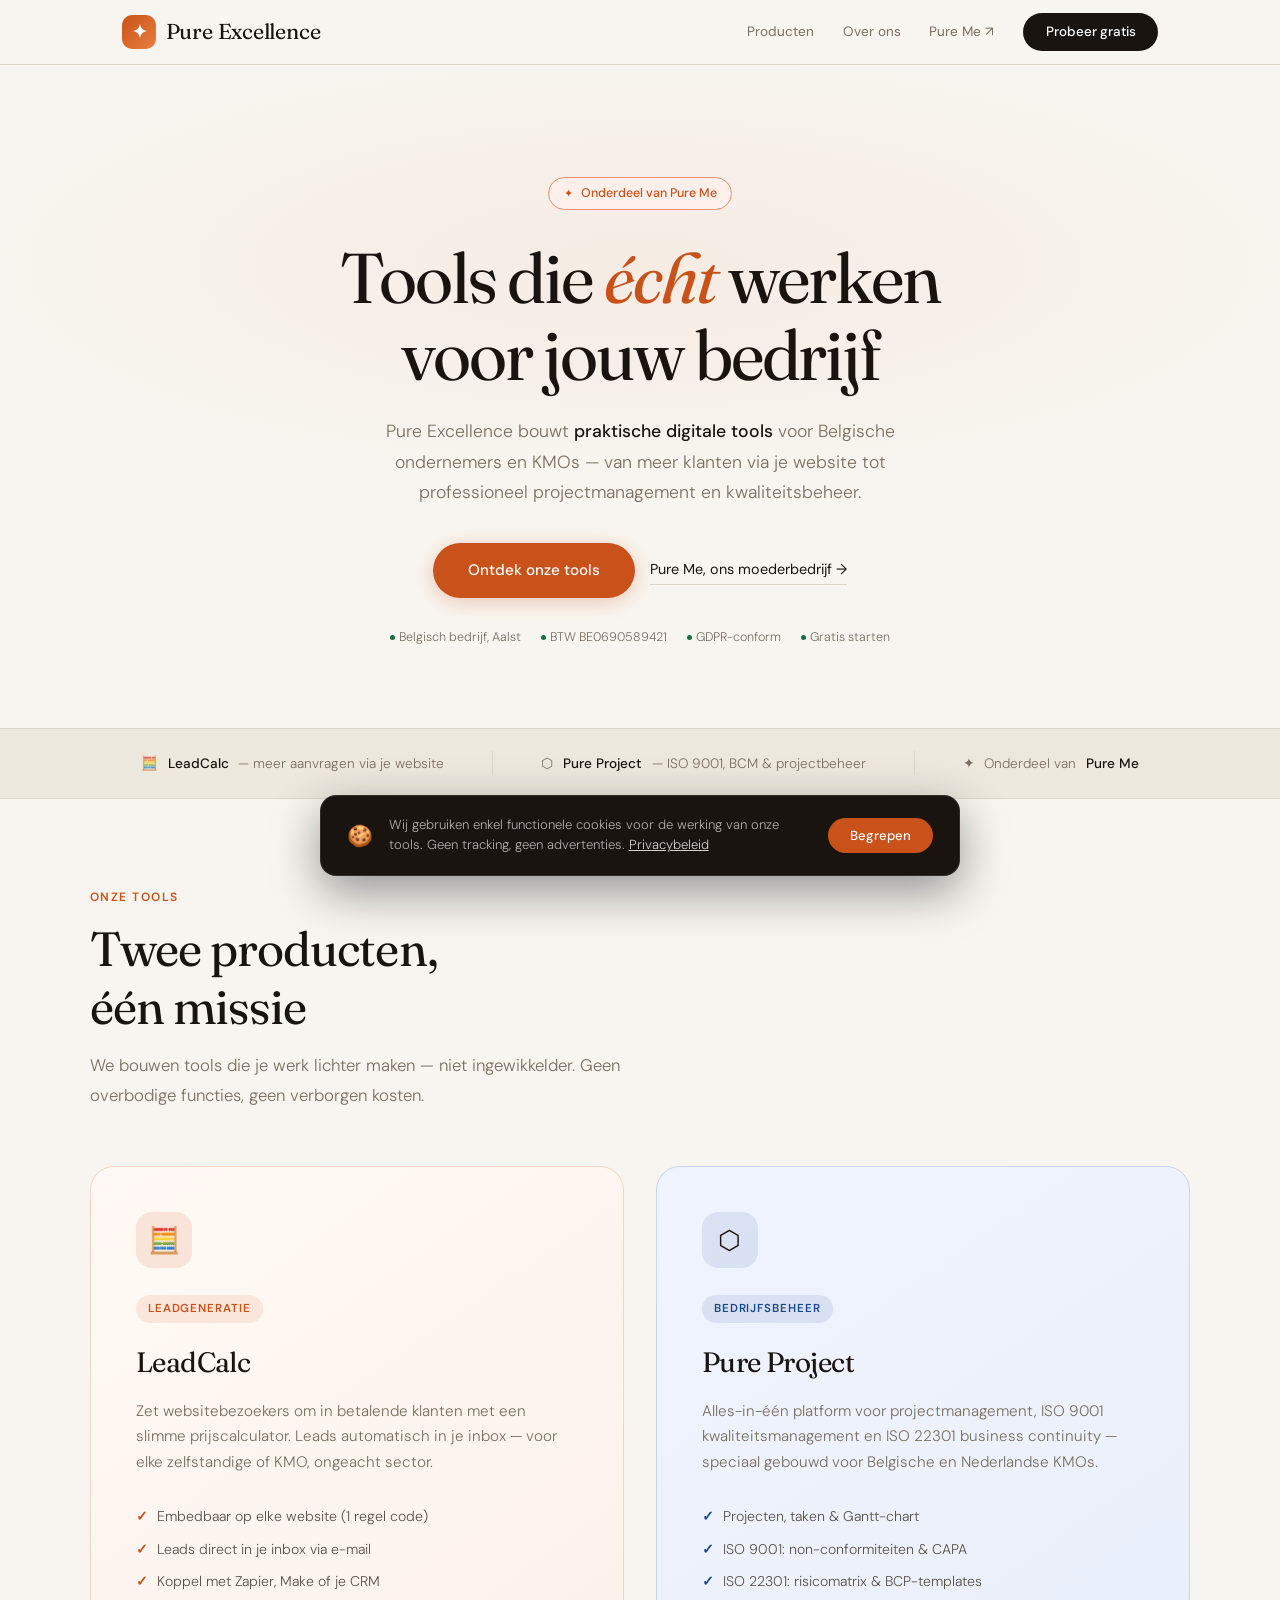
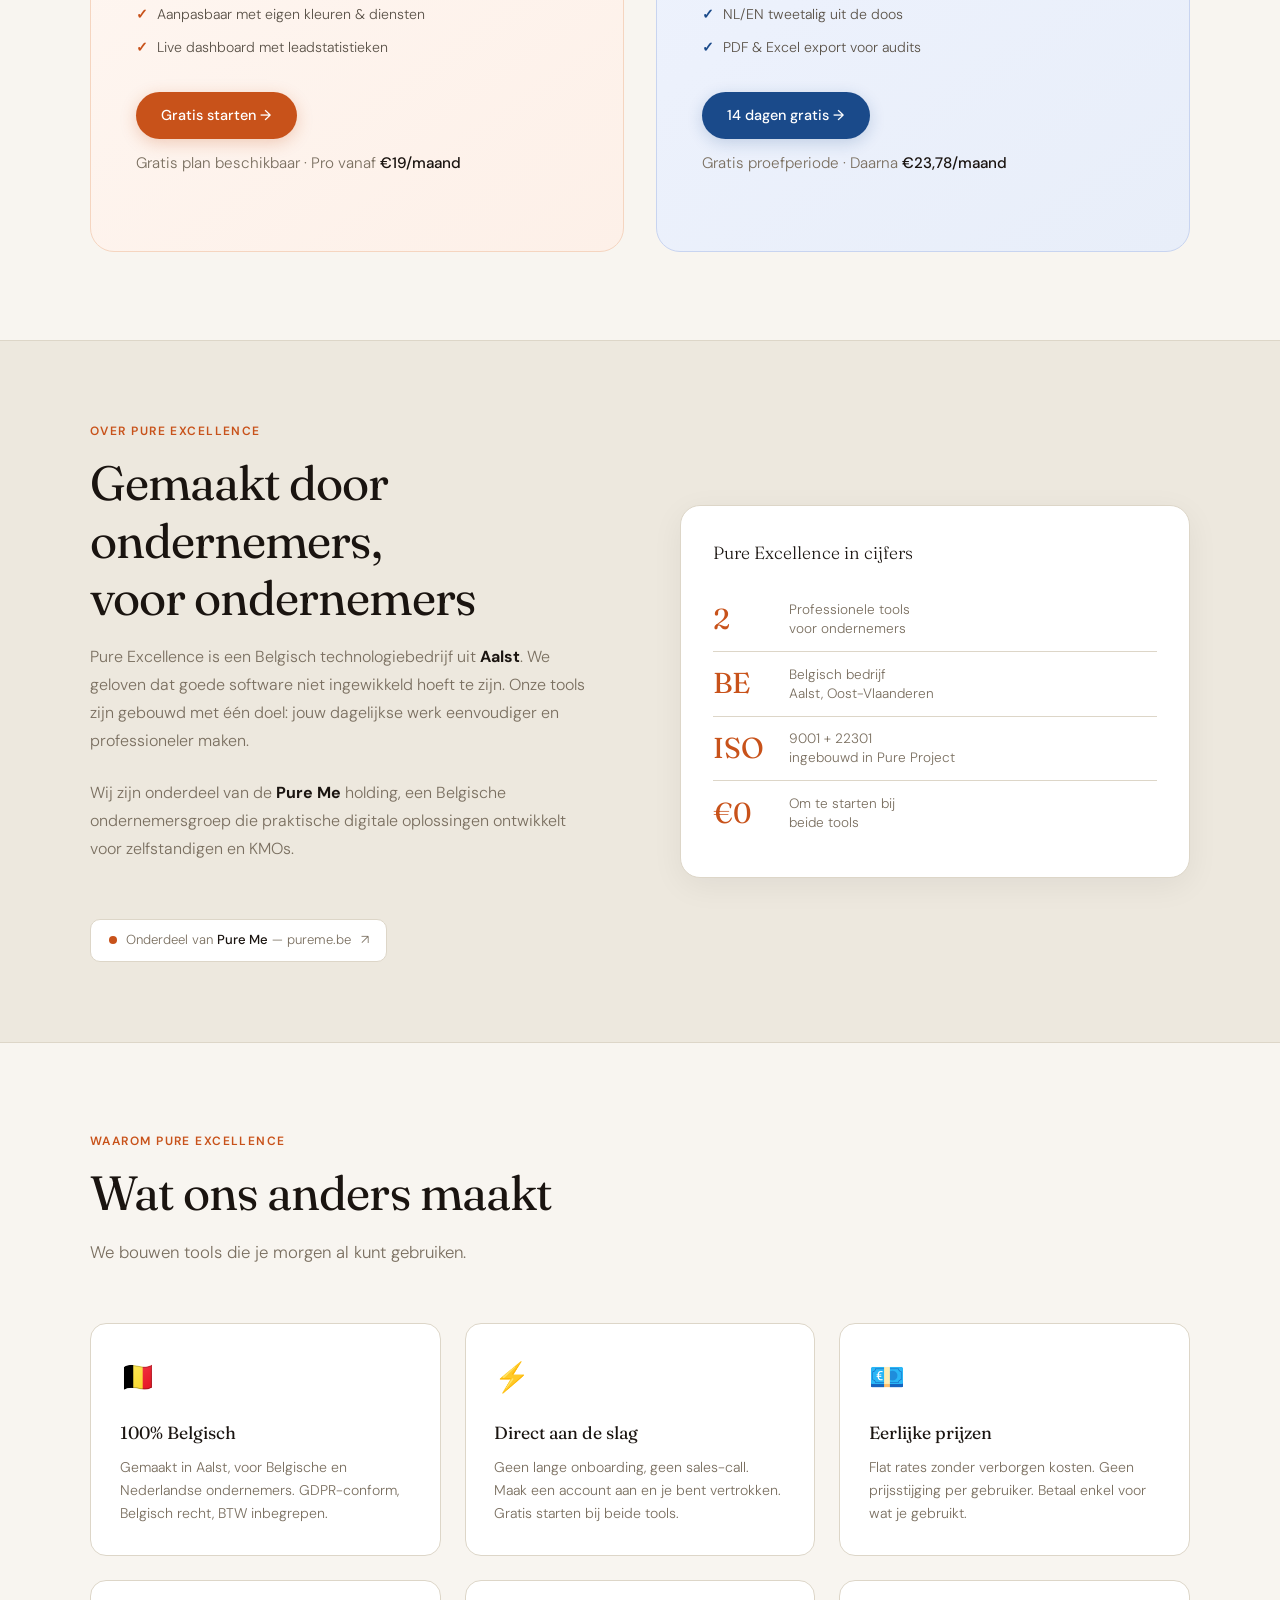
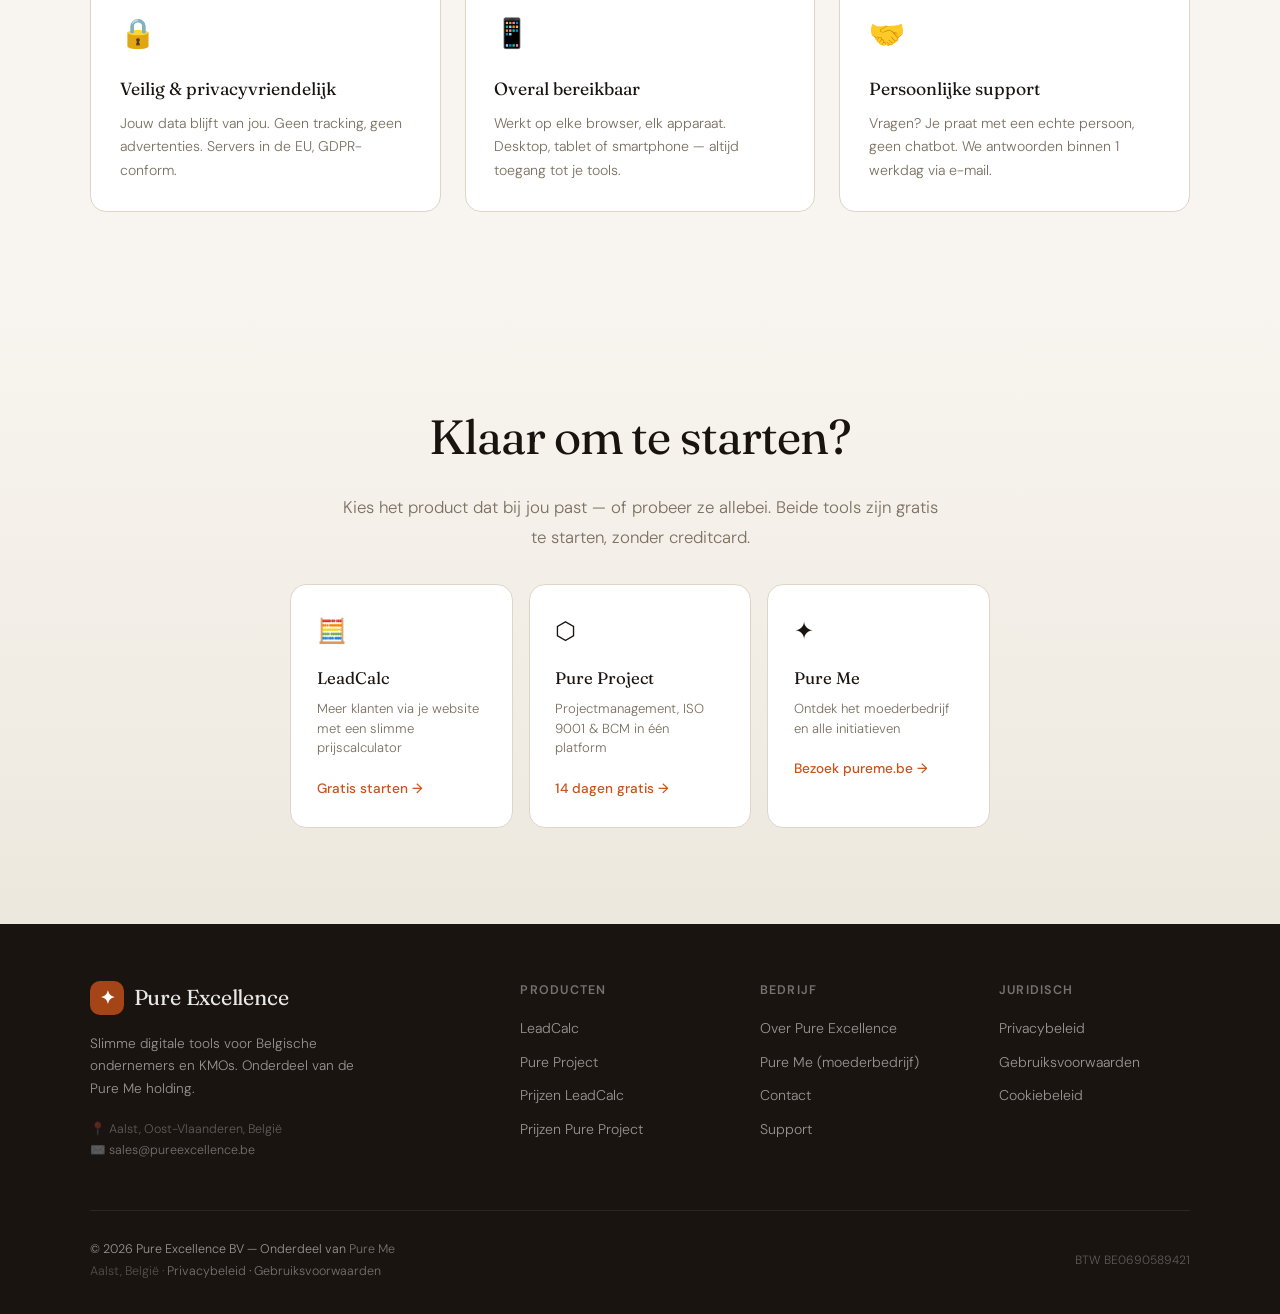
==== public/index.html @ 285ebe49 "feat: pureexcellence.be homepage — Pure Excellence BV Warme bedrijfshomepage met beide producten, ju" ====
<!DOCTYPE html>
<html lang="nl">
<head>
<meta charset="UTF-8">
<meta name="viewport" content="width=device-width, initial-scale=1.0">
<title>Pure Excellence — Slimme tools voor ondernemers | pureexcellence.be</title>
<meta name="description" content="Pure Excellence bouwt praktische digitale tools voor Belgische ondernemers en KMOs. Ontdek LeadCalc (meer klanten via je website) en Pure Project (projectmanagement, ISO 9001 & BCM).">
<meta name="keywords" content="Pure Excellence, LeadCalc, Pure Project, tools voor ondernemers, KMO software, leadgeneratie, projectmanagement België">
<meta name="author" content="Pure Excellence BV — onderdeel van Pure Me">
<meta name="robots" content="index, follow">
<link rel="canonical" href="https://www.pureexcellence.be/">
<meta property="og:type" content="website">
<meta property="og:url" content="https://www.pureexcellence.be/">
<meta property="og:title" content="Pure Excellence — Slimme tools voor ondernemers">
<meta property="og:description" content="LeadCalc & Pure Project. Praktische digitale tools voor Belgische ondernemers en KMOs.">
<meta property="og:image" content="https://www.pureexcellence.be/og-image.png">
<meta property="og:locale" content="nl_BE">
<meta property="og:site_name" content="Pure Excellence">
<meta name="twitter:card" content="summary_large_image">
<meta name="twitter:title" content="Pure Excellence — Slimme tools voor ondernemers">
<meta name="twitter:description" content="LeadCalc & Pure Project. Praktische digitale tools voor Belgische KMOs.">
<meta name="geo.region" content="BE-VAN">
<meta name="geo.placename" content="Aalst, Oost-Vlaanderen, België">
<meta name="theme-color" content="#c8a97e">
<script type="application/ld+json">
{
  "@context": "https://schema.org",
  "@type": "Organization",
  "name": "Pure Excellence BV",
  "url": "https://www.pureexcellence.be",
  "logo": "https://www.pureexcellence.be/og-image.png",
  "description": "Pure Excellence bouwt slimme digitale tools voor Belgische ondernemers en KMOs. Onderdeel van Pure Me.",
  "vatID": "BE0690589421",
  "email": "sales@pureexcellence.be",
  "address": {
    "@type": "PostalAddress",
    "addressLocality": "Aalst",
    "addressRegion": "Oost-Vlaanderen",
    "addressCountry": "BE"
  },
  "parentOrganization": {
    "@type": "Organization",
    "name": "Pure Me",
    "url": "https://www.pureme.be"
  },
  "hasOfferCatalog": {
    "@type": "OfferCatalog",
    "name": "Producten",
    "itemListElement": [
      {
        "@type": "SoftwareApplication",
        "name": "LeadCalc",
        "url": "https://leadcalc.pureexcellence.be",
        "description": "Slimme prijscalculator voor meer leads via je website"
      },
      {
        "@type": "SoftwareApplication",
        "name": "Pure Project",
        "url": "https://pure-project.pureexcellence.be",
        "description": "Projectmanagement, ISO 9001 kwaliteitsmanagement en ISO 22301 BCM"
      }
    ]
  }
}
</script>
<link rel="preconnect" href="https://fonts.googleapis.com">
<link href="https://fonts.googleapis.com/css2?family=Fraunces:ital,opsz,wght@0,9..144,300;0,9..144,400;0,9..144,600;1,9..144,300;1,9..144,400&family=DM+Sans:wght@300;400;500;600&display=swap" rel="stylesheet">
<style>
*{box-sizing:border-box;margin:0;padding:0}
:root{
  --ink:#1a1410;
  --paper:#f8f5f0;
  --cream:#ede8de;
  --warm:#c8a97e;
  --accent:#c8521a;
  --accent-light:#fdf0eb;
  --accent-mid:#e89070;
  --muted:#7a6f60;
  --border:#ddd6c8;
  --green:#1a6e42;
  --green-bg:#eaf6f0;
  --blue:#1a4a8a;
  --blue-bg:#eef3fc;
  --serif:'Fraunces',Georgia,serif;
  --sans:'DM Sans',-apple-system,sans-serif;
}
html{scroll-behavior:smooth}
body{font-family:var(--sans);background:var(--paper);color:var(--ink);font-weight:300;line-height:1.7;overflow-x:hidden}

/* ── NAV ── */
nav{position:sticky;top:0;z-index:200;background:rgba(248,245,240,.97);backdrop-filter:blur(20px);border-bottom:1px solid var(--border)}
.nav-inner{max-width:1100px;margin:0 auto;padding:0 2rem;height:64px;display:flex;align-items:center;justify-content:space-between;gap:1rem}
.logo{font-family:var(--serif);font-size:1.35rem;font-weight:400;color:var(--ink);text-decoration:none;display:flex;align-items:center;gap:.6rem;letter-spacing:-.01em}
.logo-mark{width:34px;height:34px;background:linear-gradient(135deg,var(--accent),#e88040);border-radius:10px;display:flex;align-items:center;justify-content:center;color:white;font-size:18px;font-weight:600;flex-shrink:0}
.nav-links{display:flex;gap:1.8rem;align-items:center}
.nav-links a{font-size:.85rem;color:var(--muted);text-decoration:none;font-weight:400;transition:color .15s}
.nav-links a:hover{color:var(--ink)}
.nav-cta{background:var(--ink)!important;color:white!important;padding:.5rem 1.4rem;border-radius:99px;font-weight:500!important;font-size:.84rem!important;transition:opacity .15s!important}
.nav-cta:hover{opacity:.85;color:white!important}

/* ── HERO ── */
.hero{padding:7rem 2rem 5rem;position:relative;overflow:hidden;text-align:center}
.hero::before{content:'';position:absolute;inset:0;background:radial-gradient(ellipse 80% 50% at 50% 30%,rgba(200,82,26,.06),transparent 70%);pointer-events:none}
.hero-inner{max-width:760px;margin:0 auto;position:relative}
.hero-badge{display:inline-flex;align-items:center;gap:.5rem;background:var(--accent-light);border:1px solid var(--accent-mid);color:var(--accent);font-size:.78rem;font-weight:500;padding:.3rem .9rem;border-radius:99px;margin-bottom:1.8rem}
.hero-badge::before{content:'✦';font-size:.7rem}
h1{font-family:var(--serif);font-size:clamp(2.6rem,6vw,4.4rem);font-weight:400;line-height:1.1;color:var(--ink);margin-bottom:1.4rem;letter-spacing:-.03em}
h1 em{font-style:italic;color:var(--accent)}
.hero-sub{color:var(--muted);font-size:1.1rem;margin-bottom:2.2rem;max-width:560px;margin-left:auto;margin-right:auto;line-height:1.75}
.hero-sub strong{color:var(--ink);font-weight:500}
.hero-btns{display:flex;gap:.9rem;align-items:center;justify-content:center;flex-wrap:wrap;margin-bottom:1.8rem}
.btn-primary{background:var(--accent);color:white;padding:.9rem 2.2rem;border-radius:99px;font-size:.95rem;font-weight:500;text-decoration:none;transition:transform .15s,box-shadow .15s;box-shadow:0 4px 20px rgba(200,82,26,.28)}
.btn-primary:hover{transform:translateY(-2px);box-shadow:0 8px 28px rgba(200,82,26,.36)}
.btn-ghost{color:var(--ink);font-size:.9rem;font-weight:400;text-decoration:none;display:inline-flex;align-items:center;gap:.4rem;border-bottom:1px solid var(--border);padding-bottom:.15rem;transition:border-color .2s}
.btn-ghost:hover{border-color:var(--ink)}
.hero-trust{font-size:.78rem;color:var(--muted);display:flex;align-items:center;gap:1.2rem;justify-content:center;flex-wrap:wrap}
.hero-trust span{display:flex;align-items:center;gap:.3rem}
.trust-dot{width:5px;height:5px;border-radius:50%;background:var(--green)}

/* ── TAGLINE STRIP ── */
.strip{background:var(--cream);border-top:1px solid var(--border);border-bottom:1px solid var(--border);padding:1.4rem 2rem}
.strip-inner{max-width:1100px;margin:0 auto;display:flex;align-items:center;justify-content:center;gap:3rem;flex-wrap:wrap}
.strip-item{display:flex;align-items:center;gap:.6rem;font-size:.85rem;color:var(--muted)}
.strip-item strong{color:var(--ink);font-weight:500}

/* ── PRODUCTS ── */
.section{padding:5.5rem 2rem}
.section-inner{max-width:1100px;margin:0 auto}
.section-label{font-size:.75rem;font-weight:600;letter-spacing:.12em;text-transform:uppercase;color:var(--accent);margin-bottom:.8rem}
.section-title{font-family:var(--serif);font-size:clamp(2rem,4vw,3rem);font-weight:400;color:var(--ink);margin-bottom:1rem;line-height:1.2;letter-spacing:-.02em}
.section-sub{color:var(--muted);font-size:1.05rem;max-width:560px;line-height:1.75;margin-bottom:3.5rem}

.products-grid{display:grid;grid-template-columns:1fr 1fr;gap:2rem}
.product-card{border-radius:24px;padding:2.8rem;position:relative;overflow:hidden;transition:transform .2s,box-shadow .2s;text-decoration:none;display:block;color:inherit}
.product-card:hover{transform:translateY(-4px)}
.product-card.leadcalc{background:linear-gradient(145deg,#fff9f5,#fdf0e8);border:1.5px solid #f5d5c0}
.product-card.leadcalc:hover{box-shadow:0 16px 48px rgba(200,82,26,.12)}
.product-card.pureproject{background:linear-gradient(145deg,#f0f4ff,#e8eef9);border:1.5px solid #c8d4f0}
.product-card.pureproject:hover{box-shadow:0 16px 48px rgba(26,74,138,.1)}
.product-icon{width:56px;height:56px;border-radius:16px;display:flex;align-items:center;justify-content:center;font-size:26px;margin-bottom:1.6rem}
.product-icon.lc{background:rgba(200,82,26,.12)}
.product-icon.pp{background:rgba(26,74,138,.1)}
.product-tag{display:inline-flex;align-items:center;gap:.4rem;font-size:.72rem;font-weight:600;letter-spacing:.08em;text-transform:uppercase;padding:.25rem .75rem;border-radius:99px;margin-bottom:1rem}
.product-tag.lc{background:rgba(200,82,26,.1);color:var(--accent)}
.product-tag.pp{background:rgba(26,74,138,.1);color:var(--blue)}
.product-card h3{font-family:var(--serif);font-size:1.75rem;font-weight:400;color:var(--ink);margin-bottom:.75rem;letter-spacing:-.02em}
.product-card p{color:var(--muted);font-size:.95rem;line-height:1.7;margin-bottom:1.8rem}
.product-features{list-style:none;padding:0;margin:0 0 2rem;display:flex;flex-direction:column;gap:.55rem}
.product-features li{font-size:.88rem;color:#5a5248;display:flex;align-items:center;gap:.6rem}
.product-features li::before{content:'✓';font-weight:600;flex-shrink:0}
.product-features.lc li::before{color:var(--accent)}
.product-features.pp li::before{color:var(--blue)}
.product-cta{display:inline-flex;align-items:center;gap:.5rem;font-size:.9rem;font-weight:500;padding:.7rem 1.6rem;border-radius:99px;text-decoration:none;transition:all .15s}
.product-cta.lc{background:var(--accent);color:white;box-shadow:0 4px 16px rgba(200,82,26,.25)}
.product-cta.lc:hover{box-shadow:0 6px 24px rgba(200,82,26,.35);transform:translateY(-1px)}
.product-cta.pp{background:var(--blue);color:white;box-shadow:0 4px 16px rgba(26,74,138,.2)}
.product-cta.pp:hover{box-shadow:0 6px 24px rgba(26,74,138,.3);transform:translateY(-1px)}
.product-price{font-size:.78rem;color:var(--muted);margin-top:.8rem}
.product-price strong{color:var(--ink);font-weight:500}

/* ── ABOUT ── */
.about{background:var(--cream);border-top:1px solid var(--border);border-bottom:1px solid var(--border);padding:5rem 2rem}
.about-inner{max-width:1100px;margin:0 auto;display:grid;grid-template-columns:1fr 1fr;gap:5rem;align-items:center}
.about-visual{position:relative}
.about-box{background:white;border:1px solid var(--border);border-radius:20px;padding:2rem;box-shadow:0 8px 32px rgba(0,0,0,.06)}
.about-box-title{font-family:var(--serif);font-size:1.1rem;color:var(--ink);margin-bottom:1.2rem}
.about-stat{display:flex;align-items:center;gap:1rem;padding:.8rem 0;border-bottom:1px solid var(--border)}
.about-stat:last-child{border-bottom:none}
.about-stat-num{font-family:var(--serif);font-size:1.8rem;font-weight:400;color:var(--accent);line-height:1;min-width:60px}
.about-stat-label{font-size:.85rem;color:var(--muted);line-height:1.4}
.pureme-badge{display:inline-flex;align-items:center;gap:.6rem;margin-top:1.5rem;padding:.6rem 1.1rem;background:white;border:1px solid var(--border);border-radius:10px;text-decoration:none;transition:border-color .15s,box-shadow .15s}
.pureme-badge:hover{border-color:var(--warm);box-shadow:0 4px 16px rgba(0,0,0,.06)}
.pureme-badge-dot{width:8px;height:8px;border-radius:50%;background:var(--accent)}
.pureme-badge span{font-size:.82rem;color:var(--muted)}
.pureme-badge strong{color:var(--ink);font-weight:500}

/* ── WHY ── */
.why-grid{display:grid;grid-template-columns:repeat(3,1fr);gap:1.5rem}
.why-card{background:white;border:1px solid var(--border);border-radius:16px;padding:1.8rem}
.why-icon{font-size:1.8rem;margin-bottom:1rem}
.why-card h4{font-family:var(--serif);font-size:1.1rem;font-weight:400;color:var(--ink);margin-bottom:.5rem}
.why-card p{font-size:.88rem;color:var(--muted);line-height:1.65}

/* ── CTA ── */
.cta-section{padding:6rem 2rem;text-align:center;background:linear-gradient(180deg,var(--paper),var(--cream))}
.cta-inner{max-width:600px;margin:0 auto}
.cta-section h2{font-family:var(--serif);font-size:clamp(2rem,4vw,3rem);font-weight:400;color:var(--ink);margin-bottom:1rem;letter-spacing:-.02em}
.cta-section p{color:var(--muted);font-size:1.05rem;margin-bottom:2rem;line-height:1.75}
.cta-cards{display:flex;gap:1rem;justify-content:center;flex-wrap:wrap}
.cta-card{flex:1;min-width:220px;max-width:260px;padding:1.6rem;background:white;border:1px solid var(--border);border-radius:16px;text-decoration:none;text-align:left;transition:all .15s;color:inherit}
.cta-card:hover{border-color:var(--warm);box-shadow:0 8px 28px rgba(0,0,0,.07);transform:translateY(-2px)}
.cta-card-icon{font-size:1.5rem;margin-bottom:.8rem}
.cta-card h4{font-family:var(--serif);font-size:1.05rem;font-weight:400;color:var(--ink);margin-bottom:.4rem}
.cta-card p{font-size:.82rem;color:var(--muted);margin-bottom:1rem;line-height:1.5}
.cta-card-arrow{font-size:.85rem;font-weight:500;color:var(--accent)}

/* ── FOOTER ── */
footer{background:var(--ink);color:rgba(255,255,255,.55);padding:3.5rem 2rem 2rem}
.footer-inner{max-width:1100px;margin:0 auto}
.footer-top{display:grid;grid-template-columns:2fr 1fr 1fr 1fr;gap:3rem;margin-bottom:3rem}
.footer-brand .logo{color:rgba(255,255,255,.9)}
.footer-brand .logo-mark{background:rgba(200,82,26,.8)}
.footer-brand p{font-size:.85rem;line-height:1.65;margin-top:1rem;max-width:280px}
.footer-col h5{font-size:.78rem;font-weight:600;letter-spacing:.1em;text-transform:uppercase;color:rgba(255,255,255,.4);margin-bottom:1rem}
.footer-col a{display:block;font-size:.88rem;color:rgba(255,255,255,.55);text-decoration:none;margin-bottom:.6rem;transition:color .15s}
.footer-col a:hover{color:rgba(255,255,255,.9)}
.footer-bottom{border-top:1px solid rgba(255,255,255,.08);padding-top:1.8rem;display:flex;justify-content:space-between;align-items:center;flex-wrap:wrap;gap:1rem}
.footer-legal{font-size:.78rem;line-height:1.7}
.footer-legal a{color:rgba(255,255,255,.4);text-decoration:none}
.footer-legal a:hover{color:rgba(255,255,255,.7)}
.footer-vat{font-size:.75rem;color:rgba(255,255,255,.3)}

/* ── COOKIE BANNER ── */
#cookie-banner{position:fixed;bottom:1.5rem;left:50%;transform:translateX(-50%);z-index:9999;width:min(95vw,640px);background:var(--ink);border:1px solid rgba(255,255,255,.1);border-radius:16px;padding:1.2rem 1.6rem;box-shadow:0 16px 48px rgba(0,0,0,.4);display:flex;align-items:center;gap:1rem;flex-wrap:wrap}
#cookie-banner p{flex:1;font-size:.82rem;color:rgba(255,255,255,.65);line-height:1.55;min-width:200px;margin:0}
#cookie-banner a{color:rgba(255,255,255,.8);text-decoration:underline}
#cookie-banner button{background:var(--accent);color:white;border:none;padding:.55rem 1.4rem;border-radius:99px;font-family:var(--sans);font-size:.82rem;font-weight:500;cursor:pointer;flex-shrink:0;transition:opacity .15s}
#cookie-banner button:hover{opacity:.88}

/* ── RESPONSIVE ── */
@media(max-width:900px){
  .products-grid,.about-inner,.footer-top{grid-template-columns:1fr}
  .why-grid{grid-template-columns:1fr 1fr}
  .about-inner{gap:2.5rem}
  .footer-top{gap:2rem}
}
@media(max-width:640px){
  h1{font-size:2.4rem}
  .hero{padding:4.5rem 1.2rem 3.5rem}
  .section{padding:4rem 1.2rem}
  .why-grid{grid-template-columns:1fr}
  .nav-links{gap:1rem}
  .footer-top{grid-template-columns:1fr 1fr}
}
@media(max-width:420px){
  .nav-links a:not(.nav-cta){display:none}
}
</style>
</head>
<body>

<!-- ── COOKIE BANNER ── -->
<div id="cookie-banner">
  <span style="font-size:1.3rem">🍪</span>
  <p>Wij gebruiken enkel functionele cookies voor de werking van onze tools. Geen tracking, geen advertenties. <a href="/privacy.html">Privacybeleid</a></p>
  <button onclick="acceptCookies()">Begrepen</button>
</div>

<!-- ── NAV ── -->
<nav>
  <div class="nav-inner">
    <a href="/" class="logo">
      <div class="logo-mark">✦</div>
      Pure Excellence
    </a>
    <div class="nav-links">
      <a href="#producten">Producten</a>
      <a href="#over-ons">Over ons</a>
      <a href="https://www.pureme.be" target="_blank" rel="noopener">Pure Me ↗</a>
      <a href="https://leadcalc.pureexcellence.be" class="nav-cta">Probeer gratis</a>
    </div>
  </div>
</nav>

<!-- ── HERO ── -->
<section class="hero">
  <div class="hero-inner">
    <div class="hero-badge">Onderdeel van Pure Me</div>
    <h1>Tools die <em>écht</em> werken<br>voor jouw bedrijf</h1>
    <p class="hero-sub">
      Pure Excellence bouwt <strong>praktische digitale tools</strong> voor Belgische ondernemers en KMOs —
      van meer klanten via je website tot professioneel projectmanagement en kwaliteitsbeheer.
    </p>
    <div class="hero-btns">
      <a href="#producten" class="btn-primary">Ontdek onze tools</a>
      <a href="https://www.pureme.be" target="_blank" rel="noopener" class="btn-ghost">Pure Me, ons moederbedrijf →</a>
    </div>
    <div class="hero-trust">
      <span><span class="trust-dot"></span> Belgisch bedrijf, Aalst</span>
      <span><span class="trust-dot"></span> BTW BE0690589421</span>
      <span><span class="trust-dot"></span> GDPR-conform</span>
      <span><span class="trust-dot"></span> Gratis starten</span>
    </div>
  </div>
</section>

<!-- ── STRIP ── -->
<div class="strip">
  <div class="strip-inner">
    <div class="strip-item"><span>🧮</span> <strong>LeadCalc</strong> — meer aanvragen via je website</div>
    <div class="strip-item" style="width:1px;height:24px;background:var(--border)"></div>
    <div class="strip-item"><span>⬡</span> <strong>Pure Project</strong> — ISO 9001, BCM & projectbeheer</div>
    <div class="strip-item" style="width:1px;height:24px;background:var(--border)"></div>
    <div class="strip-item"><span>✦</span> Onderdeel van <strong>Pure Me</strong></div>
  </div>
</div>

<!-- ── PRODUCTS ── -->
<section class="section" id="producten">
  <div class="section-inner">
    <p class="section-label">Onze tools</p>
    <h2 class="section-title">Twee producten,<br>één missie</h2>
    <p class="section-sub">We bouwen tools die je werk lichter maken — niet ingewikkelder. Geen overbodige functies, geen verborgen kosten.</p>

    <div class="products-grid">

      <!-- LEADCALC -->
      <a href="https://leadcalc.pureexcellence.be" class="product-card leadcalc">
        <div class="product-icon lc">🧮</div>
        <span class="product-tag lc">Leadgeneratie</span>
        <h3>LeadCalc</h3>
        <p>Zet websitebezoekers om in betalende klanten met een slimme prijscalculator. Leads automatisch in je inbox — voor elke zelfstandige of KMO, ongeacht sector.</p>
        <ul class="product-features lc">
          <li>Embedbaar op elke website (1 regel code)</li>
          <li>Leads direct in je inbox via e-mail</li>
          <li>Koppel met Zapier, Make of je CRM</li>
          <li>Aanpasbaar met eigen kleuren & diensten</li>
          <li>Live dashboard met leadstatistieken</li>
        </ul>
        <div>
          <span class="product-cta lc">Gratis starten →</span>
          <p class="product-price">Gratis plan beschikbaar · Pro vanaf <strong>€19/maand</strong></p>
        </div>
      </a>

      <!-- PURE PROJECT -->
      <a href="https://pure-project.pureexcellence.be" class="product-card pureproject">
        <div class="product-icon pp">⬡</div>
        <span class="product-tag pp">Bedrijfsbeheer</span>
        <h3>Pure Project</h3>
        <p>Alles-in-één platform voor projectmanagement, ISO 9001 kwaliteitsmanagement en ISO 22301 business continuity — speciaal gebouwd voor Belgische en Nederlandse KMOs.</p>
        <ul class="product-features pp">
          <li>Projecten, taken & Gantt-chart</li>
          <li>ISO 9001: non-conformiteiten & CAPA</li>
          <li>ISO 22301: risicomatrix & BCP-templates</li>
          <li>NL/EN tweetalig uit de doos</li>
          <li>PDF & Excel export voor audits</li>
        </ul>
        <div>
          <span class="product-cta pp">14 dagen gratis →</span>
          <p class="product-price">Gratis proefperiode · Daarna <strong>€23,78/maand</strong></p>
        </div>
      </a>

    </div>
  </div>
</section>

<!-- ── ABOUT ── -->
<section class="about" id="over-ons">
  <div class="about-inner">
    <div>
      <p class="section-label">Over Pure Excellence</p>
      <h2 class="section-title">Gemaakt door ondernemers,<br>voor ondernemers</h2>
      <p style="color:var(--muted);font-size:1rem;line-height:1.75;margin-bottom:1.5rem">
        Pure Excellence is een Belgisch technologiebedrijf uit <strong style="color:var(--ink)">Aalst</strong>. We geloven dat goede software niet ingewikkeld hoeft te zijn. Onze tools zijn gebouwd met één doel: jouw dagelijkse werk eenvoudiger en professioneler maken.
      </p>
      <p style="color:var(--muted);font-size:1rem;line-height:1.75;margin-bottom:2rem">
        Wij zijn onderdeel van de <strong style="color:var(--ink)">Pure Me</strong> holding, een Belgische ondernemersgroep die praktische digitale oplossingen ontwikkelt voor zelfstandigen en KMOs.
      </p>
      <a href="https://www.pureme.be" target="_blank" rel="noopener" class="pureme-badge">
        <span class="pureme-badge-dot"></span>
        <span>Onderdeel van <strong>Pure Me</strong> — pureme.be</span>
        <span style="color:var(--muted)">↗</span>
      </a>
    </div>
    <div class="about-visual">
      <div class="about-box">
        <p class="about-box-title">Pure Excellence in cijfers</p>
        <div class="about-stat">
          <span class="about-stat-num">2</span>
          <span class="about-stat-label">Professionele tools<br>voor ondernemers</span>
        </div>
        <div class="about-stat">
          <span class="about-stat-num">BE</span>
          <span class="about-stat-label">Belgisch bedrijf<br>Aalst, Oost-Vlaanderen</span>
        </div>
        <div class="about-stat">
          <span class="about-stat-num">ISO</span>
          <span class="about-stat-label">9001 + 22301<br>ingebouwd in Pure Project</span>
        </div>
        <div class="about-stat">
          <span class="about-stat-num">€0</span>
          <span class="about-stat-label">Om te starten bij<br>beide tools</span>
        </div>
      </div>
    </div>
  </div>
</section>

<!-- ── WHY ── -->
<section class="section">
  <div class="section-inner">
    <p class="section-label">Waarom Pure Excellence</p>
    <h2 class="section-title">Wat ons anders maakt</h2>
    <p class="section-sub">We bouwen tools die je morgen al kunt gebruiken.</p>
    <div class="why-grid">
      <div class="why-card">
        <div class="why-icon">🇧🇪</div>
        <h4>100% Belgisch</h4>
        <p>Gemaakt in Aalst, voor Belgische en Nederlandse ondernemers. GDPR-conform, Belgisch recht, BTW inbegrepen.</p>
      </div>
      <div class="why-card">
        <div class="why-icon">⚡</div>
        <h4>Direct aan de slag</h4>
        <p>Geen lange onboarding, geen sales-call. Maak een account aan en je bent vertrokken. Gratis starten bij beide tools.</p>
      </div>
      <div class="why-card">
        <div class="why-icon">💶</div>
        <h4>Eerlijke prijzen</h4>
        <p>Flat rates zonder verborgen kosten. Geen prijsstijging per gebruiker. Betaal enkel voor wat je gebruikt.</p>
      </div>
      <div class="why-card">
        <div class="why-icon">🔒</div>
        <h4>Veilig & privacyvriendelijk</h4>
        <p>Jouw data blijft van jou. Geen tracking, geen advertenties. Servers in de EU, GDPR-conform.</p>
      </div>
      <div class="why-card">
        <div class="why-icon">📱</div>
        <h4>Overal bereikbaar</h4>
        <p>Werkt op elke browser, elk apparaat. Desktop, tablet of smartphone — altijd toegang tot je tools.</p>
      </div>
      <div class="why-card">
        <div class="why-icon">🤝</div>
        <h4>Persoonlijke support</h4>
        <p>Vragen? Je praat met een echte persoon, geen chatbot. We antwoorden binnen 1 werkdag via e-mail.</p>
      </div>
    </div>
  </div>
</section>

<!-- ── CTA ── -->
<section class="cta-section">
  <div class="cta-inner">
    <h2>Klaar om te starten?</h2>
    <p>Kies het product dat bij jou past — of probeer ze allebei. Beide tools zijn gratis te starten, zonder creditcard.</p>
  </div>
  <div class="cta-cards" style="max-width:700px;margin:0 auto">
    <a href="https://leadcalc.pureexcellence.be" class="cta-card">
      <div class="cta-card-icon">🧮</div>
      <h4>LeadCalc</h4>
      <p>Meer klanten via je website met een slimme prijscalculator</p>
      <span class="cta-card-arrow">Gratis starten →</span>
    </a>
    <a href="https://pure-project.pureexcellence.be" class="cta-card">
      <div class="cta-card-icon">⬡</div>
      <h4>Pure Project</h4>
      <p>Projectmanagement, ISO 9001 & BCM in één platform</p>
      <span class="cta-card-arrow">14 dagen gratis →</span>
    </a>
    <a href="https://www.pureme.be" target="_blank" rel="noopener" class="cta-card">
      <div class="cta-card-icon">✦</div>
      <h4>Pure Me</h4>
      <p>Ontdek het moederbedrijf en alle initiatieven</p>
      <span class="cta-card-arrow">Bezoek pureme.be →</span>
    </a>
  </div>
</section>

<!-- ── FOOTER ── -->
<footer>
  <div class="footer-inner">
    <div class="footer-top">
      <div class="footer-brand">
        <a href="/" class="logo" style="color:rgba(255,255,255,.9)">
          <div class="logo-mark">✦</div>
          Pure Excellence
        </a>
        <p>Slimme digitale tools voor Belgische ondernemers en KMOs. Onderdeel van de Pure Me holding.</p>
        <div style="margin-top:1.2rem;font-size:.78rem;color:rgba(255,255,255,.3)">
          📍 Aalst, Oost-Vlaanderen, België<br>
          ✉️ <a href="mailto:sales@pureexcellence.be" style="color:rgba(255,255,255,.4);text-decoration:none">sales@pureexcellence.be</a>
        </div>
      </div>
      <div class="footer-col">
        <h5>Producten</h5>
        <a href="https://leadcalc.pureexcellence.be">LeadCalc</a>
        <a href="https://pure-project.pureexcellence.be">Pure Project</a>
        <a href="https://leadcalc.pureexcellence.be/#pricing">Prijzen LeadCalc</a>
        <a href="https://pure-project.pureexcellence.be/#pricing">Prijzen Pure Project</a>
      </div>
      <div class="footer-col">
        <h5>Bedrijf</h5>
        <a href="#over-ons">Over Pure Excellence</a>
        <a href="https://www.pureme.be" target="_blank" rel="noopener">Pure Me (moederbedrijf)</a>
        <a href="mailto:sales@pureexcellence.be">Contact</a>
        <a href="mailto:support@pureexcellence.be">Support</a>
      </div>
      <div class="footer-col">
        <h5>Juridisch</h5>
        <a href="/privacy.html">Privacybeleid</a>
        <a href="/terms.html">Gebruiksvoorwaarden</a>
        <a href="/privacy.html#cookies">Cookiebeleid</a>
      </div>
    </div>
    <div class="footer-bottom">
      <div class="footer-legal">
        © <span id="year"></span> Pure Excellence BV — Onderdeel van <a href="https://www.pureme.be" target="_blank" rel="noopener">Pure Me</a><br>
        <span style="color:rgba(255,255,255,.25)">Aalst, België · </span>
        <a href="/privacy.html">Privacybeleid</a> ·
        <a href="/terms.html">Gebruiksvoorwaarden</a>
      </div>
      <div class="footer-vat">BTW BE0690589421</div>
    </div>
  </div>
</footer>

<script>
// Year
document.getElementById('year').textContent = new Date().getFullYear();

// Cookie banner
function acceptCookies(){
  localStorage.setItem('pe-cookies','ok');
  document.getElementById('cookie-banner').style.display='none';
}
if(localStorage.getItem('pe-cookies')==='ok'){
  document.getElementById('cookie-banner').style.display='none';
}
</script>
</body>
</html>
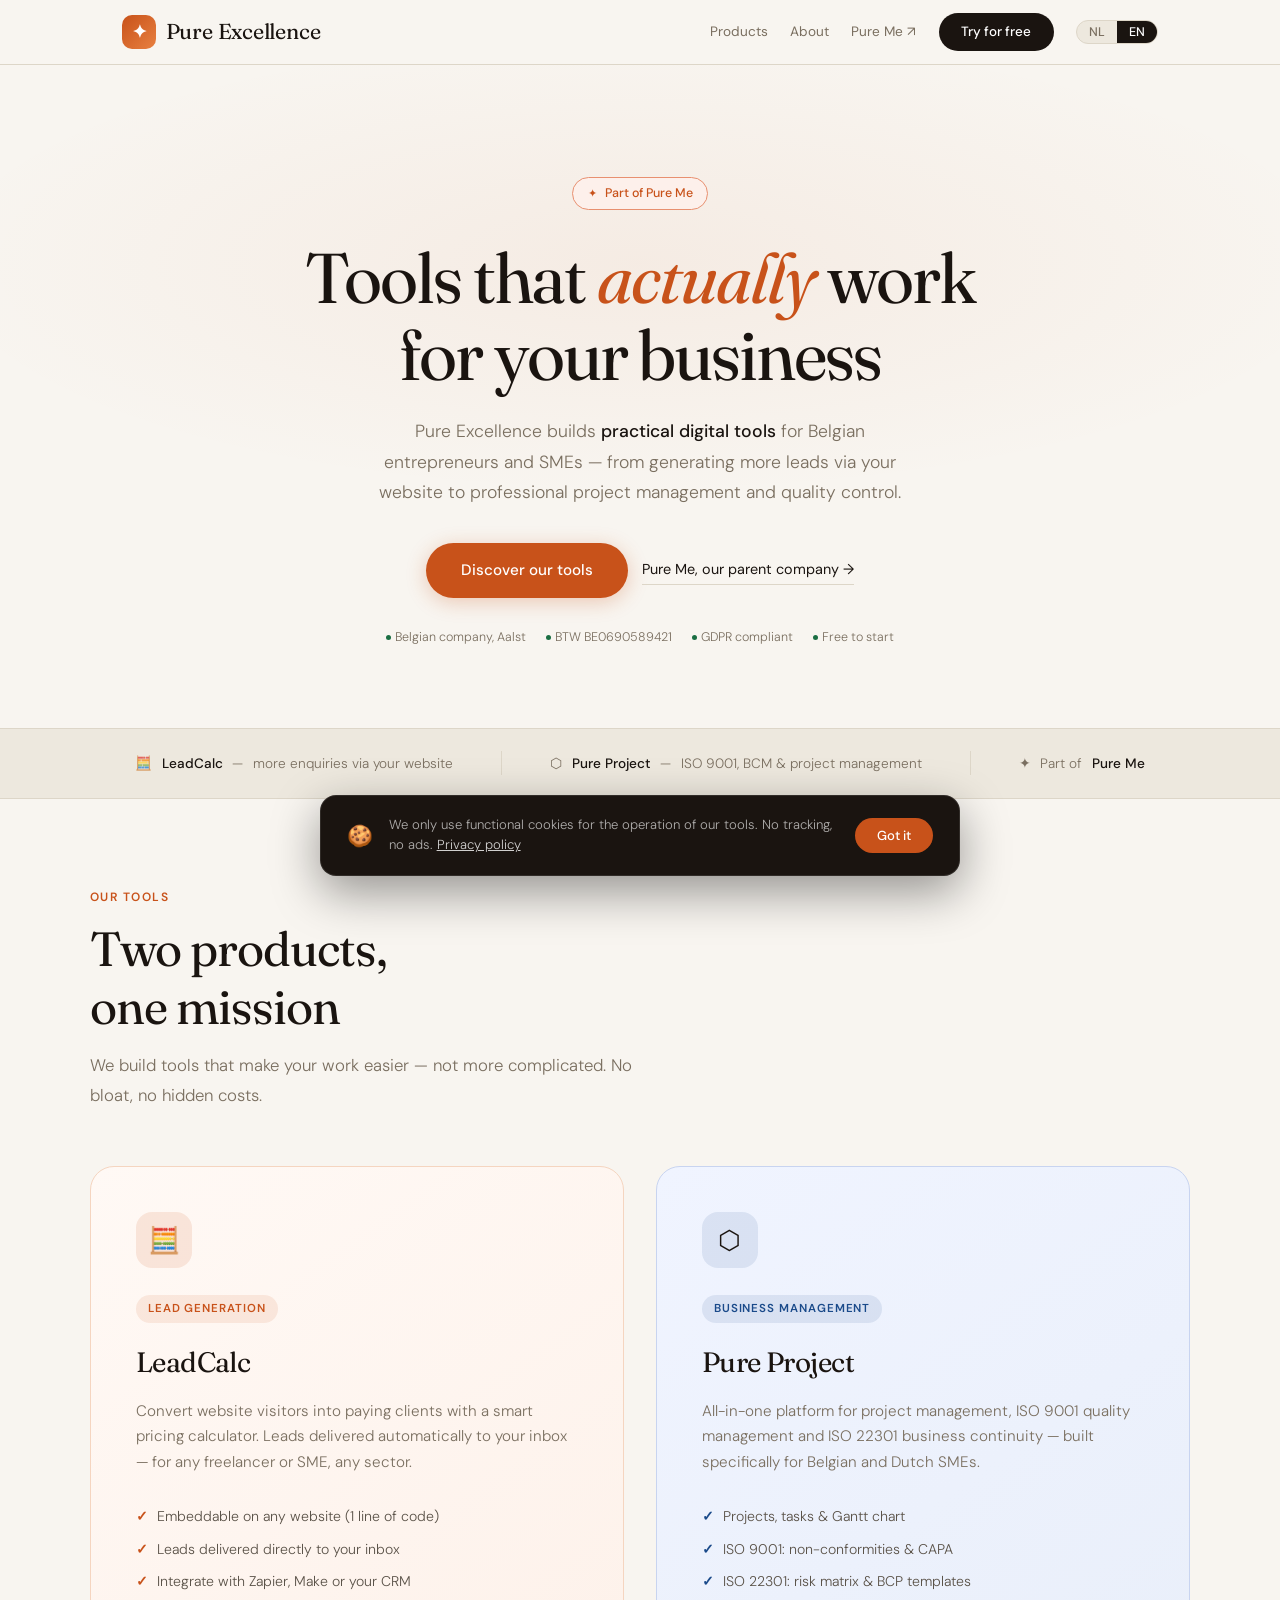
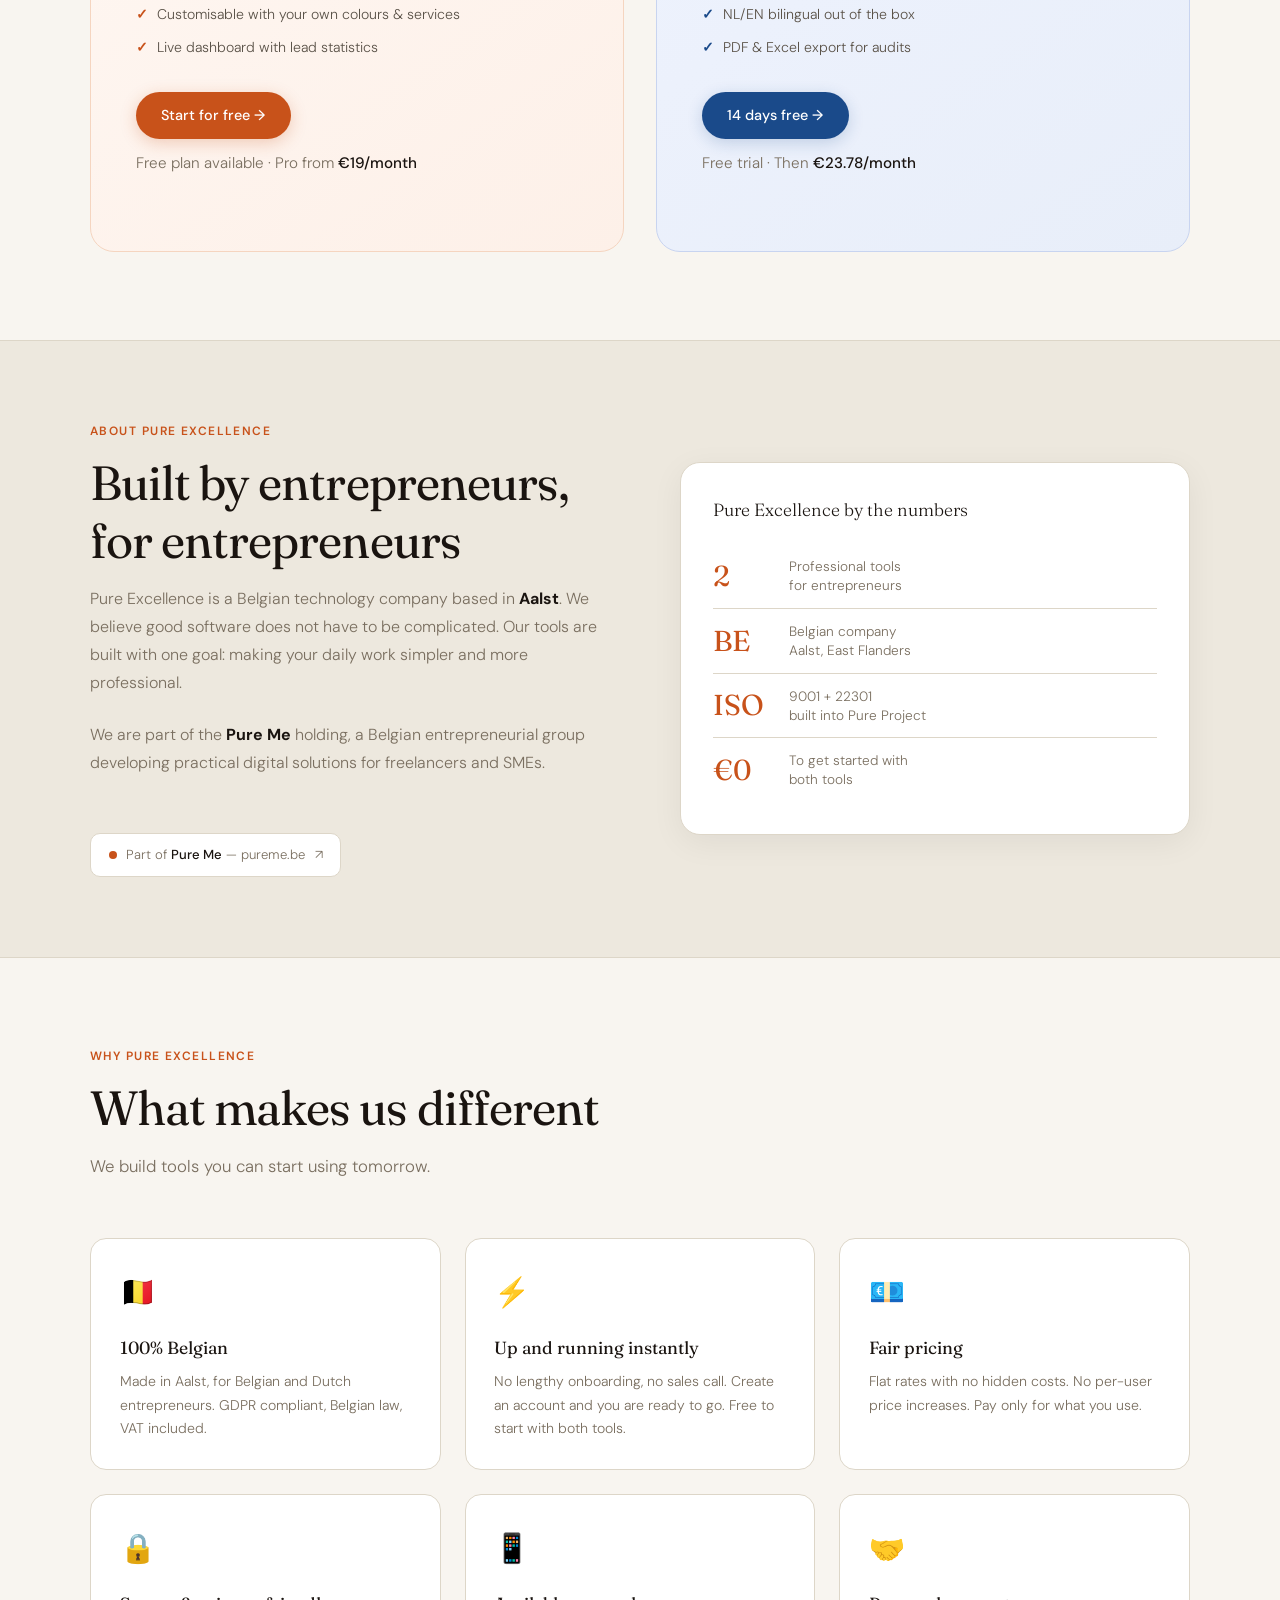
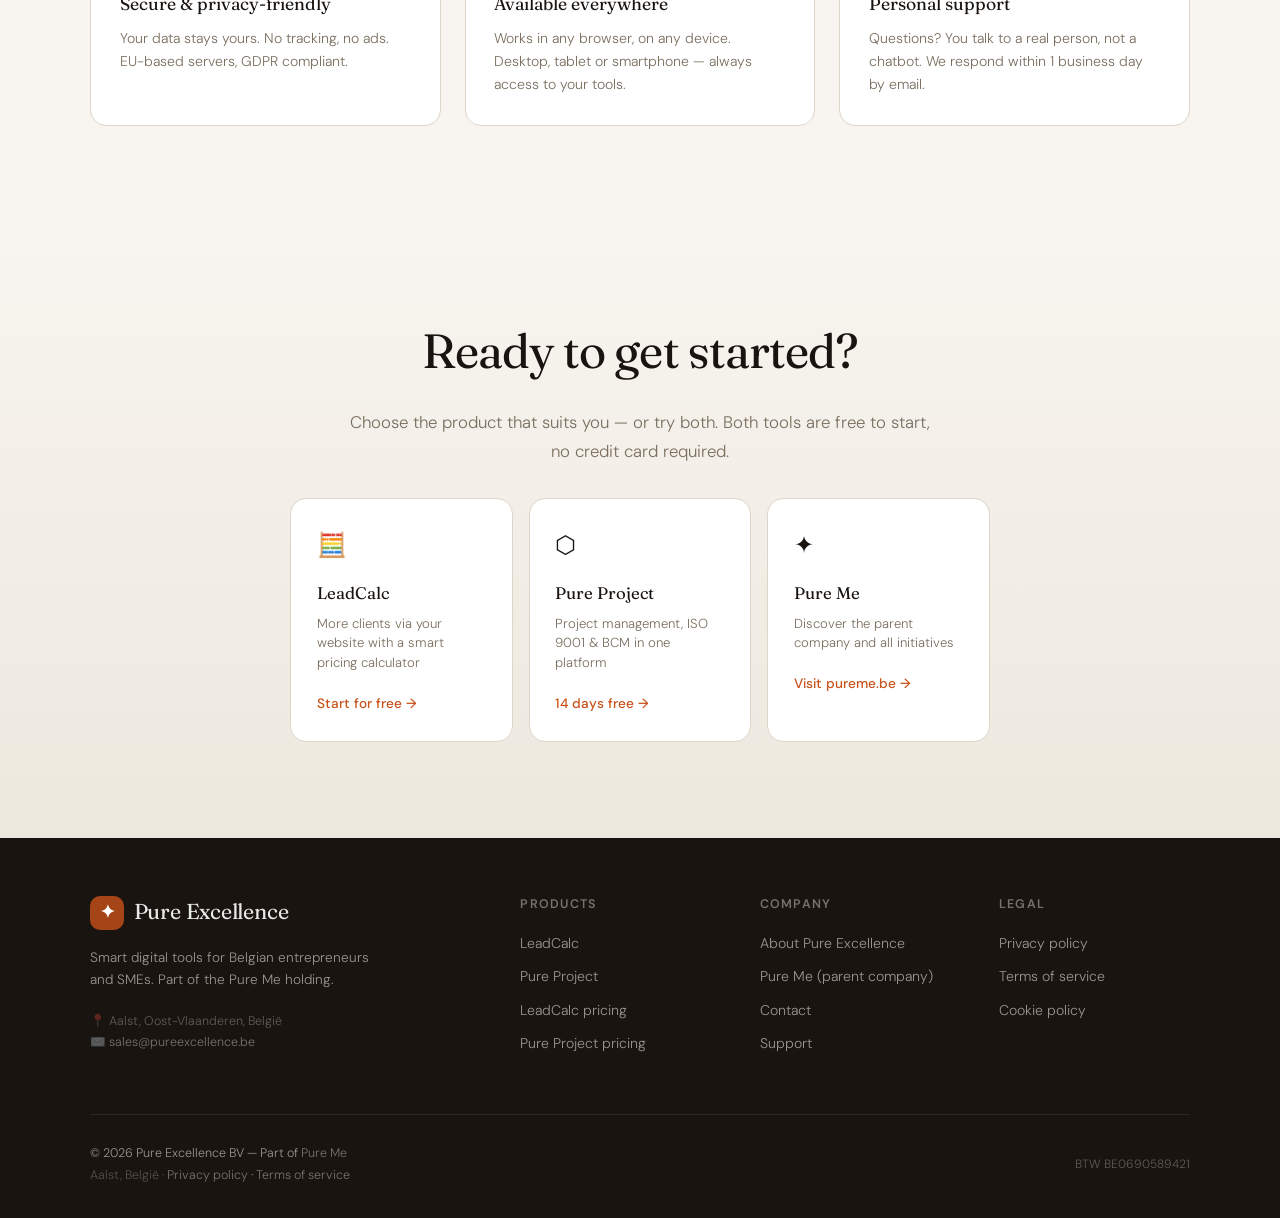
==== commit 939ebba6: "feat: add NL/EN bilingual support to homepage" ====
--- a/public/index.html
+++ b/public/index.html
@@ -3,8 +3,8 @@
 <head>
 <meta charset="UTF-8">
 <meta name="viewport" content="width=device-width, initial-scale=1.0">
-<title>Pure Excellence — Slimme tools voor ondernemers | pureexcellence.be</title>
-<meta name="description" content="Pure Excellence bouwt praktische digitale tools voor Belgische ondernemers en KMOs. Ontdek LeadCalc (meer klanten via je website) en Pure Project (projectmanagement, ISO 9001 & BCM).">
+<title>Pure Excellence — Smart tools for entrepreneurs | pureexcellence.be</title>
+<meta name="description" content="Pure Excellence builds practical digital tools for Belgian entrepreneurs and SMEs. Discover LeadCalc (more clients via your website) and Pure Project (project management, ISO 9001 & BCM).">
 <meta name="keywords" content="Pure Excellence, LeadCalc, Pure Project, tools voor ondernemers, KMO software, leadgeneratie, projectmanagement België">
 <meta name="author" content="Pure Excellence BV — onderdeel van Pure Me">
 <meta name="robots" content="index, follow">
@@ -92,11 +92,17 @@
 .nav-inner{max-width:1100px;margin:0 auto;padding:0 2rem;height:64px;display:flex;align-items:center;justify-content:space-between;gap:1rem}
 .logo{font-family:var(--serif);font-size:1.35rem;font-weight:400;color:var(--ink);text-decoration:none;display:flex;align-items:center;gap:.6rem;letter-spacing:-.01em}
 .logo-mark{width:34px;height:34px;background:linear-gradient(135deg,var(--accent),#e88040);border-radius:10px;display:flex;align-items:center;justify-content:center;color:white;font-size:18px;font-weight:600;flex-shrink:0}
-.nav-links{display:flex;gap:1.8rem;align-items:center}
+.nav-links{display:flex;gap:1.4rem;align-items:center}
 .nav-links a{font-size:.85rem;color:var(--muted);text-decoration:none;font-weight:400;transition:color .15s}
 .nav-links a:hover{color:var(--ink)}
 .nav-cta{background:var(--ink)!important;color:white!important;padding:.5rem 1.4rem;border-radius:99px;font-weight:500!important;font-size:.84rem!important;transition:opacity .15s!important}
 .nav-cta:hover{opacity:.85;color:white!important}
+
+/* ── LANGUAGE TOGGLE ── */
+.lang-toggle{display:flex;align-items:center;gap:0;background:var(--cream);border:1px solid var(--border);border-radius:99px;overflow:hidden;flex-shrink:0}
+.lang-btn{background:none;border:none;padding:.3rem .75rem;font-family:var(--sans);font-size:.78rem;font-weight:500;color:var(--muted);cursor:pointer;transition:all .15s;line-height:1}
+.lang-btn.active{background:var(--ink);color:white}
+.lang-btn:hover:not(.active){color:var(--ink)}
 
 /* ── HERO ── */
 .hero{padding:7rem 2rem 5rem;position:relative;overflow:hidden;text-align:center}
@@ -229,11 +235,12 @@
   .hero{padding:4.5rem 1.2rem 3.5rem}
   .section{padding:4rem 1.2rem}
   .why-grid{grid-template-columns:1fr}
-  .nav-links{gap:1rem}
+  .nav-links{gap:.8rem}
   .footer-top{grid-template-columns:1fr 1fr}
 }
-@media(max-width:420px){
-  .nav-links a:not(.nav-cta){display:none}
+@media(max-width:480px){
+  .nav-links a:not(.nav-cta):not(.lang-toggle){display:none}
+  .lang-toggle{display:flex!important}
 }
 </style>
 </head>
@@ -242,8 +249,8 @@
 <!-- ── COOKIE BANNER ── -->
 <div id="cookie-banner">
   <span style="font-size:1.3rem">🍪</span>
-  <p>Wij gebruiken enkel functionele cookies voor de werking van onze tools. Geen tracking, geen advertenties. <a href="/privacy.html">Privacybeleid</a></p>
-  <button onclick="acceptCookies()">Begrepen</button>
+  <p data-i18n="cookie_text">Wij gebruiken enkel functionele cookies voor de werking van onze tools. Geen tracking, geen advertenties. <a href="/privacy.html">Privacybeleid</a></p>
+  <button onclick="acceptCookies()" data-i18n="cookie_btn">Begrepen</button>
 </div>
 
 <!-- ── NAV ── -->
@@ -254,10 +261,14 @@
       Pure Excellence
     </a>
     <div class="nav-links">
-      <a href="#producten">Producten</a>
-      <a href="#over-ons">Over ons</a>
+      <a href="#products" data-i18n="nav_products">Producten</a>
+      <a href="#about" data-i18n="nav_about">Over ons</a>
       <a href="https://www.pureme.be" target="_blank" rel="noopener">Pure Me ↗</a>
-      <a href="https://leadcalc.pureexcellence.be" class="nav-cta">Probeer gratis</a>
+      <a href="https://leadcalc.pureexcellence.be" class="nav-cta" data-i18n="nav_cta">Probeer gratis</a>
+      <div class="lang-toggle" role="group" aria-label="Language">
+        <button class="lang-btn active" id="btn-nl" onclick="setLang('nl')">NL</button>
+        <button class="lang-btn" id="btn-en" onclick="setLang('en')">EN</button>
+      </div>
     </div>
   </div>
 </nav>
@@ -265,21 +276,21 @@
 <!-- ── HERO ── -->
 <section class="hero">
   <div class="hero-inner">
-    <div class="hero-badge">Onderdeel van Pure Me</div>
-    <h1>Tools die <em>écht</em> werken<br>voor jouw bedrijf</h1>
-    <p class="hero-sub">
+    <div class="hero-badge" data-i18n="hero_badge">Onderdeel van Pure Me</div>
+    <h1 data-i18n="hero_title">Tools die <em>écht</em> werken<br>voor jouw bedrijf</h1>
+    <p class="hero-sub" data-i18n="hero_sub">
       Pure Excellence bouwt <strong>praktische digitale tools</strong> voor Belgische ondernemers en KMOs —
       van meer klanten via je website tot professioneel projectmanagement en kwaliteitsbeheer.
     </p>
     <div class="hero-btns">
-      <a href="#producten" class="btn-primary">Ontdek onze tools</a>
-      <a href="https://www.pureme.be" target="_blank" rel="noopener" class="btn-ghost">Pure Me, ons moederbedrijf →</a>
+      <a href="#products" class="btn-primary" data-i18n="hero_btn_primary">Ontdek onze tools</a>
+      <a href="https://www.pureme.be" target="_blank" rel="noopener" class="btn-ghost" data-i18n="hero_btn_ghost">Pure Me, ons moederbedrijf →</a>
     </div>
     <div class="hero-trust">
-      <span><span class="trust-dot"></span> Belgisch bedrijf, Aalst</span>
+      <span><span class="trust-dot"></span> <span data-i18n="trust_1">Belgisch bedrijf, Aalst</span></span>
       <span><span class="trust-dot"></span> BTW BE0690589421</span>
-      <span><span class="trust-dot"></span> GDPR-conform</span>
-      <span><span class="trust-dot"></span> Gratis starten</span>
+      <span><span class="trust-dot"></span> <span data-i18n="trust_3">GDPR-conform</span></span>
+      <span><span class="trust-dot"></span> <span data-i18n="trust_4">Gratis starten</span></span>
     </div>
   </div>
 </section>
@@ -287,58 +298,58 @@
 <!-- ── STRIP ── -->
 <div class="strip">
   <div class="strip-inner">
-    <div class="strip-item"><span>🧮</span> <strong>LeadCalc</strong> — meer aanvragen via je website</div>
+    <div class="strip-item"><span>🧮</span> <strong>LeadCalc</strong> — <span data-i18n="strip_lc">meer aanvragen via je website</span></div>
     <div class="strip-item" style="width:1px;height:24px;background:var(--border)"></div>
-    <div class="strip-item"><span>⬡</span> <strong>Pure Project</strong> — ISO 9001, BCM & projectbeheer</div>
+    <div class="strip-item"><span>⬡</span> <strong>Pure Project</strong> — <span data-i18n="strip_pp">ISO 9001, BCM & projectbeheer</span></div>
     <div class="strip-item" style="width:1px;height:24px;background:var(--border)"></div>
-    <div class="strip-item"><span>✦</span> Onderdeel van <strong>Pure Me</strong></div>
+    <div class="strip-item"><span>✦</span> <span data-i18n="strip_pureme">Onderdeel van</span> <strong>Pure Me</strong></div>
   </div>
 </div>
 
 <!-- ── PRODUCTS ── -->
-<section class="section" id="producten">
+<section class="section" id="products">
   <div class="section-inner">
-    <p class="section-label">Onze tools</p>
-    <h2 class="section-title">Twee producten,<br>één missie</h2>
-    <p class="section-sub">We bouwen tools die je werk lichter maken — niet ingewikkelder. Geen overbodige functies, geen verborgen kosten.</p>
+    <p class="section-label" data-i18n="prod_label">Onze tools</p>
+    <h2 class="section-title" data-i18n="prod_title">Twee producten,<br>één missie</h2>
+    <p class="section-sub" data-i18n="prod_sub">We bouwen tools die je werk lichter maken — niet ingewikkelder. Geen overbodige functies, geen verborgen kosten.</p>
 
     <div class="products-grid">
 
       <!-- LEADCALC -->
       <a href="https://leadcalc.pureexcellence.be" class="product-card leadcalc">
         <div class="product-icon lc">🧮</div>
-        <span class="product-tag lc">Leadgeneratie</span>
+        <span class="product-tag lc" data-i18n="lc_tag">Leadgeneratie</span>
         <h3>LeadCalc</h3>
-        <p>Zet websitebezoekers om in betalende klanten met een slimme prijscalculator. Leads automatisch in je inbox — voor elke zelfstandige of KMO, ongeacht sector.</p>
+        <p data-i18n="lc_desc">Zet websitebezoekers om in betalende klanten met een slimme prijscalculator. Leads automatisch in je inbox — voor elke zelfstandige of KMO, ongeacht sector.</p>
         <ul class="product-features lc">
-          <li>Embedbaar op elke website (1 regel code)</li>
-          <li>Leads direct in je inbox via e-mail</li>
-          <li>Koppel met Zapier, Make of je CRM</li>
-          <li>Aanpasbaar met eigen kleuren & diensten</li>
-          <li>Live dashboard met leadstatistieken</li>
+          <li data-i18n="lc_f1">Embedbaar op elke website (1 regel code)</li>
+          <li data-i18n="lc_f2">Leads direct in je inbox via e-mail</li>
+          <li data-i18n="lc_f3">Koppel met Zapier, Make of je CRM</li>
+          <li data-i18n="lc_f4">Aanpasbaar met eigen kleuren &amp; diensten</li>
+          <li data-i18n="lc_f5">Live dashboard met leadstatistieken</li>
         </ul>
         <div>
-          <span class="product-cta lc">Gratis starten →</span>
-          <p class="product-price">Gratis plan beschikbaar · Pro vanaf <strong>€19/maand</strong></p>
+          <span class="product-cta lc" data-i18n="lc_cta">Gratis starten →</span>
+          <p class="product-price" data-i18n="lc_price">Gratis plan beschikbaar · Pro vanaf <strong>€19/maand</strong></p>
         </div>
       </a>
 
       <!-- PURE PROJECT -->
       <a href="https://pure-project.pureexcellence.be" class="product-card pureproject">
         <div class="product-icon pp">⬡</div>
-        <span class="product-tag pp">Bedrijfsbeheer</span>
+        <span class="product-tag pp" data-i18n="pp_tag">Bedrijfsbeheer</span>
         <h3>Pure Project</h3>
-        <p>Alles-in-één platform voor projectmanagement, ISO 9001 kwaliteitsmanagement en ISO 22301 business continuity — speciaal gebouwd voor Belgische en Nederlandse KMOs.</p>
+        <p data-i18n="pp_desc">Alles-in-één platform voor projectmanagement, ISO 9001 kwaliteitsmanagement en ISO 22301 business continuity — speciaal gebouwd voor Belgische en Nederlandse KMOs.</p>
         <ul class="product-features pp">
-          <li>Projecten, taken & Gantt-chart</li>
-          <li>ISO 9001: non-conformiteiten & CAPA</li>
-          <li>ISO 22301: risicomatrix & BCP-templates</li>
-          <li>NL/EN tweetalig uit de doos</li>
-          <li>PDF & Excel export voor audits</li>
+          <li data-i18n="pp_f1">Projecten, taken &amp; Gantt-chart</li>
+          <li data-i18n="pp_f2">ISO 9001: non-conformiteiten &amp; CAPA</li>
+          <li data-i18n="pp_f3">ISO 22301: risicomatrix &amp; BCP-templates</li>
+          <li data-i18n="pp_f4">NL/EN tweetalig uit de doos</li>
+          <li data-i18n="pp_f5">PDF &amp; Excel export voor audits</li>
         </ul>
         <div>
-          <span class="product-cta pp">14 dagen gratis →</span>
-          <p class="product-price">Gratis proefperiode · Daarna <strong>€23,78/maand</strong></p>
+          <span class="product-cta pp" data-i18n="pp_cta">14 dagen gratis →</span>
+          <p class="product-price" data-i18n="pp_price">Gratis proefperiode · Daarna <strong>€23,78/maand</strong></p>
         </div>
       </a>
 
@@ -347,41 +358,41 @@
 </section>
 
 <!-- ── ABOUT ── -->
-<section class="about" id="over-ons">
+<section class="about" id="about">
   <div class="about-inner">
     <div>
-      <p class="section-label">Over Pure Excellence</p>
-      <h2 class="section-title">Gemaakt door ondernemers,<br>voor ondernemers</h2>
-      <p style="color:var(--muted);font-size:1rem;line-height:1.75;margin-bottom:1.5rem">
+      <p class="section-label" data-i18n="about_label">Over Pure Excellence</p>
+      <h2 class="section-title" data-i18n="about_title">Gemaakt door ondernemers,<br>voor ondernemers</h2>
+      <p style="color:var(--muted);font-size:1rem;line-height:1.75;margin-bottom:1.5rem" data-i18n="about_p1">
         Pure Excellence is een Belgisch technologiebedrijf uit <strong style="color:var(--ink)">Aalst</strong>. We geloven dat goede software niet ingewikkeld hoeft te zijn. Onze tools zijn gebouwd met één doel: jouw dagelijkse werk eenvoudiger en professioneler maken.
       </p>
-      <p style="color:var(--muted);font-size:1rem;line-height:1.75;margin-bottom:2rem">
+      <p style="color:var(--muted);font-size:1rem;line-height:1.75;margin-bottom:2rem" data-i18n="about_p2">
         Wij zijn onderdeel van de <strong style="color:var(--ink)">Pure Me</strong> holding, een Belgische ondernemersgroep die praktische digitale oplossingen ontwikkelt voor zelfstandigen en KMOs.
       </p>
       <a href="https://www.pureme.be" target="_blank" rel="noopener" class="pureme-badge">
         <span class="pureme-badge-dot"></span>
-        <span>Onderdeel van <strong>Pure Me</strong> — pureme.be</span>
+        <span data-i18n="about_pureme_badge">Onderdeel van <strong>Pure Me</strong> — pureme.be</span>
         <span style="color:var(--muted)">↗</span>
       </a>
     </div>
     <div class="about-visual">
       <div class="about-box">
-        <p class="about-box-title">Pure Excellence in cijfers</p>
+        <p class="about-box-title" data-i18n="about_stats_title">Pure Excellence in cijfers</p>
         <div class="about-stat">
           <span class="about-stat-num">2</span>
-          <span class="about-stat-label">Professionele tools<br>voor ondernemers</span>
+          <span class="about-stat-label" data-i18n="about_stat1">Professionele tools<br>voor ondernemers</span>
         </div>
         <div class="about-stat">
           <span class="about-stat-num">BE</span>
-          <span class="about-stat-label">Belgisch bedrijf<br>Aalst, Oost-Vlaanderen</span>
+          <span class="about-stat-label" data-i18n="about_stat2">Belgisch bedrijf<br>Aalst, Oost-Vlaanderen</span>
         </div>
         <div class="about-stat">
           <span class="about-stat-num">ISO</span>
-          <span class="about-stat-label">9001 + 22301<br>ingebouwd in Pure Project</span>
+          <span class="about-stat-label" data-i18n="about_stat3">9001 + 22301<br>ingebouwd in Pure Project</span>
         </div>
         <div class="about-stat">
           <span class="about-stat-num">€0</span>
-          <span class="about-stat-label">Om te starten bij<br>beide tools</span>
+          <span class="about-stat-label" data-i18n="about_stat4">Om te starten bij<br>beide tools</span>
         </div>
       </div>
     </div>
@@ -391,39 +402,39 @@
 <!-- ── WHY ── -->
 <section class="section">
   <div class="section-inner">
-    <p class="section-label">Waarom Pure Excellence</p>
-    <h2 class="section-title">Wat ons anders maakt</h2>
-    <p class="section-sub">We bouwen tools die je morgen al kunt gebruiken.</p>
+    <p class="section-label" data-i18n="why_label">Waarom Pure Excellence</p>
+    <h2 class="section-title" data-i18n="why_title">Wat ons anders maakt</h2>
+    <p class="section-sub" data-i18n="why_sub">We bouwen tools die je morgen al kunt gebruiken.</p>
     <div class="why-grid">
       <div class="why-card">
         <div class="why-icon">🇧🇪</div>
-        <h4>100% Belgisch</h4>
-        <p>Gemaakt in Aalst, voor Belgische en Nederlandse ondernemers. GDPR-conform, Belgisch recht, BTW inbegrepen.</p>
+        <h4 data-i18n="why1_title">100% Belgisch</h4>
+        <p data-i18n="why1_text">Gemaakt in Aalst, voor Belgische en Nederlandse ondernemers. GDPR-conform, Belgisch recht, BTW inbegrepen.</p>
       </div>
       <div class="why-card">
         <div class="why-icon">⚡</div>
-        <h4>Direct aan de slag</h4>
-        <p>Geen lange onboarding, geen sales-call. Maak een account aan en je bent vertrokken. Gratis starten bij beide tools.</p>
+        <h4 data-i18n="why2_title">Direct aan de slag</h4>
+        <p data-i18n="why2_text">Geen lange onboarding, geen sales-call. Maak een account aan en je bent vertrokken. Gratis starten bij beide tools.</p>
       </div>
       <div class="why-card">
         <div class="why-icon">💶</div>
-        <h4>Eerlijke prijzen</h4>
-        <p>Flat rates zonder verborgen kosten. Geen prijsstijging per gebruiker. Betaal enkel voor wat je gebruikt.</p>
+        <h4 data-i18n="why3_title">Eerlijke prijzen</h4>
+        <p data-i18n="why3_text">Flat rates zonder verborgen kosten. Geen prijsstijging per gebruiker. Betaal enkel voor wat je gebruikt.</p>
       </div>
       <div class="why-card">
         <div class="why-icon">🔒</div>
-        <h4>Veilig & privacyvriendelijk</h4>
-        <p>Jouw data blijft van jou. Geen tracking, geen advertenties. Servers in de EU, GDPR-conform.</p>
+        <h4 data-i18n="why4_title">Veilig &amp; privacyvriendelijk</h4>
+        <p data-i18n="why4_text">Jouw data blijft van jou. Geen tracking, geen advertenties. Servers in de EU, GDPR-conform.</p>
       </div>
       <div class="why-card">
         <div class="why-icon">📱</div>
-        <h4>Overal bereikbaar</h4>
-        <p>Werkt op elke browser, elk apparaat. Desktop, tablet of smartphone — altijd toegang tot je tools.</p>
+        <h4 data-i18n="why5_title">Overal bereikbaar</h4>
+        <p data-i18n="why5_text">Werkt op elke browser, elk apparaat. Desktop, tablet of smartphone — altijd toegang tot je tools.</p>
       </div>
       <div class="why-card">
         <div class="why-icon">🤝</div>
-        <h4>Persoonlijke support</h4>
-        <p>Vragen? Je praat met een echte persoon, geen chatbot. We antwoorden binnen 1 werkdag via e-mail.</p>
+        <h4 data-i18n="why6_title">Persoonlijke support</h4>
+        <p data-i18n="why6_text">Vragen? Je praat met een echte persoon, geen chatbot. We antwoorden binnen 1 werkdag via e-mail.</p>
       </div>
     </div>
   </div>
@@ -432,27 +443,27 @@
 <!-- ── CTA ── -->
 <section class="cta-section">
   <div class="cta-inner">
-    <h2>Klaar om te starten?</h2>
-    <p>Kies het product dat bij jou past — of probeer ze allebei. Beide tools zijn gratis te starten, zonder creditcard.</p>
+    <h2 data-i18n="cta_title">Klaar om te starten?</h2>
+    <p data-i18n="cta_sub">Kies het product dat bij jou past — of probeer ze allebei. Beide tools zijn gratis te starten, zonder creditcard.</p>
   </div>
   <div class="cta-cards" style="max-width:700px;margin:0 auto">
     <a href="https://leadcalc.pureexcellence.be" class="cta-card">
       <div class="cta-card-icon">🧮</div>
       <h4>LeadCalc</h4>
-      <p>Meer klanten via je website met een slimme prijscalculator</p>
-      <span class="cta-card-arrow">Gratis starten →</span>
+      <p data-i18n="cta_lc_desc">Meer klanten via je website met een slimme prijscalculator</p>
+      <span class="cta-card-arrow" data-i18n="cta_lc_btn">Gratis starten →</span>
     </a>
     <a href="https://pure-project.pureexcellence.be" class="cta-card">
       <div class="cta-card-icon">⬡</div>
       <h4>Pure Project</h4>
-      <p>Projectmanagement, ISO 9001 & BCM in één platform</p>
-      <span class="cta-card-arrow">14 dagen gratis →</span>
+      <p data-i18n="cta_pp_desc">Projectmanagement, ISO 9001 &amp; BCM in één platform</p>
+      <span class="cta-card-arrow" data-i18n="cta_pp_btn">14 dagen gratis →</span>
     </a>
     <a href="https://www.pureme.be" target="_blank" rel="noopener" class="cta-card">
       <div class="cta-card-icon">✦</div>
       <h4>Pure Me</h4>
-      <p>Ontdek het moederbedrijf en alle initiatieven</p>
-      <span class="cta-card-arrow">Bezoek pureme.be →</span>
+      <p data-i18n="cta_pm_desc">Ontdek het moederbedrijf en alle initiatieven</p>
+      <span class="cta-card-arrow" data-i18n="cta_pm_btn">Bezoek pureme.be →</span>
     </a>
   </div>
 </section>
@@ -466,39 +477,39 @@
           <div class="logo-mark">✦</div>
           Pure Excellence
         </a>
-        <p>Slimme digitale tools voor Belgische ondernemers en KMOs. Onderdeel van de Pure Me holding.</p>
+        <p data-i18n="footer_tagline">Slimme digitale tools voor Belgische ondernemers en KMOs. Onderdeel van de Pure Me holding.</p>
         <div style="margin-top:1.2rem;font-size:.78rem;color:rgba(255,255,255,.3)">
           📍 Aalst, Oost-Vlaanderen, België<br>
           ✉️ <a href="mailto:sales@pureexcellence.be" style="color:rgba(255,255,255,.4);text-decoration:none">sales@pureexcellence.be</a>
         </div>
       </div>
       <div class="footer-col">
-        <h5>Producten</h5>
+        <h5 data-i18n="footer_col1">Producten</h5>
         <a href="https://leadcalc.pureexcellence.be">LeadCalc</a>
         <a href="https://pure-project.pureexcellence.be">Pure Project</a>
-        <a href="https://leadcalc.pureexcellence.be/#pricing">Prijzen LeadCalc</a>
-        <a href="https://pure-project.pureexcellence.be/#pricing">Prijzen Pure Project</a>
+        <a href="https://leadcalc.pureexcellence.be/#pricing" data-i18n="footer_lc_pricing">Prijzen LeadCalc</a>
+        <a href="https://pure-project.pureexcellence.be/#pricing" data-i18n="footer_pp_pricing">Prijzen Pure Project</a>
       </div>
       <div class="footer-col">
-        <h5>Bedrijf</h5>
-        <a href="#over-ons">Over Pure Excellence</a>
-        <a href="https://www.pureme.be" target="_blank" rel="noopener">Pure Me (moederbedrijf)</a>
-        <a href="mailto:sales@pureexcellence.be">Contact</a>
-        <a href="mailto:support@pureexcellence.be">Support</a>
+        <h5 data-i18n="footer_col2">Bedrijf</h5>
+        <a href="#about" data-i18n="footer_about">Over Pure Excellence</a>
+        <a href="https://www.pureme.be" target="_blank" rel="noopener" data-i18n="footer_pureme">Pure Me (moederbedrijf)</a>
+        <a href="mailto:sales@pureexcellence.be" data-i18n="footer_contact">Contact</a>
+        <a href="mailto:support@pureexcellence.be" data-i18n="footer_support">Support</a>
       </div>
       <div class="footer-col">
-        <h5>Juridisch</h5>
-        <a href="/privacy.html">Privacybeleid</a>
-        <a href="/terms.html">Gebruiksvoorwaarden</a>
-        <a href="/privacy.html#cookies">Cookiebeleid</a>
+        <h5 data-i18n="footer_col3">Juridisch</h5>
+        <a href="/privacy.html" data-i18n="footer_privacy">Privacybeleid</a>
+        <a href="/terms.html" data-i18n="footer_terms">Gebruiksvoorwaarden</a>
+        <a href="/privacy.html#cookies" data-i18n="footer_cookies">Cookiebeleid</a>
       </div>
     </div>
     <div class="footer-bottom">
       <div class="footer-legal">
-        © <span id="year"></span> Pure Excellence BV — Onderdeel van <a href="https://www.pureme.be" target="_blank" rel="noopener">Pure Me</a><br>
+        © <span id="year"></span> Pure Excellence BV — <span data-i18n="footer_part_of">Onderdeel van</span> <a href="https://www.pureme.be" target="_blank" rel="noopener">Pure Me</a><br>
         <span style="color:rgba(255,255,255,.25)">Aalst, België · </span>
-        <a href="/privacy.html">Privacybeleid</a> ·
-        <a href="/terms.html">Gebruiksvoorwaarden</a>
+        <a href="/privacy.html" data-i18n="footer_privacy">Privacybeleid</a> ·
+        <a href="/terms.html" data-i18n="footer_terms">Gebruiksvoorwaarden</a>
       </div>
       <div class="footer-vat">BTW BE0690589421</div>
     </div>
@@ -506,17 +517,213 @@
 </footer>
 
 <script>
-// Year
+// ── TRANSLATIONS ──
+const translations = {
+  nl: {
+    cookie_text: 'Wij gebruiken enkel functionele cookies voor de werking van onze tools. Geen tracking, geen advertenties. <a href="/privacy.html">Privacybeleid</a>',
+    cookie_btn: 'Begrepen',
+    nav_products: 'Producten',
+    nav_about: 'Over ons',
+    nav_cta: 'Probeer gratis',
+    hero_badge: 'Onderdeel van Pure Me',
+    hero_title: 'Tools die <em>écht</em> werken<br>voor jouw bedrijf',
+    hero_sub: 'Pure Excellence bouwt <strong>praktische digitale tools</strong> voor Belgische ondernemers en KMOs — van meer klanten via je website tot professioneel projectmanagement en kwaliteitsbeheer.',
+    hero_btn_primary: 'Ontdek onze tools',
+    hero_btn_ghost: 'Pure Me, ons moederbedrijf →',
+    trust_1: 'Belgisch bedrijf, Aalst',
+    trust_3: 'GDPR-conform',
+    trust_4: 'Gratis starten',
+    strip_lc: 'meer aanvragen via je website',
+    strip_pp: 'ISO 9001, BCM & projectbeheer',
+    strip_pureme: 'Onderdeel van',
+    prod_label: 'Onze tools',
+    prod_title: 'Twee producten,<br>één missie',
+    prod_sub: 'We bouwen tools die je werk lichter maken — niet ingewikkelder. Geen overbodige functies, geen verborgen kosten.',
+    lc_tag: 'Leadgeneratie',
+    lc_desc: 'Zet websitebezoekers om in betalende klanten met een slimme prijscalculator. Leads automatisch in je inbox — voor elke zelfstandige of KMO, ongeacht sector.',
+    lc_f1: 'Embedbaar op elke website (1 regel code)',
+    lc_f2: 'Leads direct in je inbox via e-mail',
+    lc_f3: 'Koppel met Zapier, Make of je CRM',
+    lc_f4: 'Aanpasbaar met eigen kleuren & diensten',
+    lc_f5: 'Live dashboard met leadstatistieken',
+    lc_cta: 'Gratis starten →',
+    lc_price: 'Gratis plan beschikbaar · Pro vanaf <strong>€19/maand</strong>',
+    pp_tag: 'Bedrijfsbeheer',
+    pp_desc: 'Alles-in-één platform voor projectmanagement, ISO 9001 kwaliteitsmanagement en ISO 22301 business continuity — speciaal gebouwd voor Belgische en Nederlandse KMOs.',
+    pp_f1: 'Projecten, taken & Gantt-chart',
+    pp_f2: 'ISO 9001: non-conformiteiten & CAPA',
+    pp_f3: 'ISO 22301: risicomatrix & BCP-templates',
+    pp_f4: 'NL/EN tweetalig uit de doos',
+    pp_f5: 'PDF & Excel export voor audits',
+    pp_cta: '14 dagen gratis →',
+    pp_price: 'Gratis proefperiode · Daarna <strong>€23,78/maand</strong>',
+    about_label: 'Over Pure Excellence',
+    about_title: 'Gemaakt door ondernemers,<br>voor ondernemers',
+    about_p1: 'Pure Excellence is een Belgisch technologiebedrijf uit <strong style="color:var(--ink)">Aalst</strong>. We geloven dat goede software niet ingewikkeld hoeft te zijn. Onze tools zijn gebouwd met één doel: jouw dagelijkse werk eenvoudiger en professioneler maken.',
+    about_p2: 'Wij zijn onderdeel van de <strong style="color:var(--ink)">Pure Me</strong> holding, een Belgische ondernemersgroep die praktische digitale oplossingen ontwikkelt voor zelfstandigen en KMOs.',
+    about_pureme_badge: 'Onderdeel van <strong>Pure Me</strong> — pureme.be',
+    about_stats_title: 'Pure Excellence in cijfers',
+    about_stat1: 'Professionele tools<br>voor ondernemers',
+    about_stat2: 'Belgisch bedrijf<br>Aalst, Oost-Vlaanderen',
+    about_stat3: '9001 + 22301<br>ingebouwd in Pure Project',
+    about_stat4: 'Om te starten bij<br>beide tools',
+    why_label: 'Waarom Pure Excellence',
+    why_title: 'Wat ons anders maakt',
+    why_sub: 'We bouwen tools die je morgen al kunt gebruiken.',
+    why1_title: '100% Belgisch',
+    why1_text: 'Gemaakt in Aalst, voor Belgische en Nederlandse ondernemers. GDPR-conform, Belgisch recht, BTW inbegrepen.',
+    why2_title: 'Direct aan de slag',
+    why2_text: 'Geen lange onboarding, geen sales-call. Maak een account aan en je bent vertrokken. Gratis starten bij beide tools.',
+    why3_title: 'Eerlijke prijzen',
+    why3_text: 'Flat rates zonder verborgen kosten. Geen prijsstijging per gebruiker. Betaal enkel voor wat je gebruikt.',
+    why4_title: 'Veilig & privacyvriendelijk',
+    why4_text: 'Jouw data blijft van jou. Geen tracking, geen advertenties. Servers in de EU, GDPR-conform.',
+    why5_title: 'Overal bereikbaar',
+    why5_text: 'Werkt op elke browser, elk apparaat. Desktop, tablet of smartphone — altijd toegang tot je tools.',
+    why6_title: 'Persoonlijke support',
+    why6_text: 'Vragen? Je praat met een echte persoon, geen chatbot. We antwoorden binnen 1 werkdag via e-mail.',
+    cta_title: 'Klaar om te starten?',
+    cta_sub: 'Kies het product dat bij jou past — of probeer ze allebei. Beide tools zijn gratis te starten, zonder creditcard.',
+    cta_lc_desc: 'Meer klanten via je website met een slimme prijscalculator',
+    cta_lc_btn: 'Gratis starten →',
+    cta_pp_desc: 'Projectmanagement, ISO 9001 & BCM in één platform',
+    cta_pp_btn: '14 dagen gratis →',
+    cta_pm_desc: 'Ontdek het moederbedrijf en alle initiatieven',
+    cta_pm_btn: 'Bezoek pureme.be →',
+    footer_tagline: 'Slimme digitale tools voor Belgische ondernemers en KMOs. Onderdeel van de Pure Me holding.',
+    footer_col1: 'Producten',
+    footer_col2: 'Bedrijf',
+    footer_col3: 'Juridisch',
+    footer_lc_pricing: 'Prijzen LeadCalc',
+    footer_pp_pricing: 'Prijzen Pure Project',
+    footer_about: 'Over Pure Excellence',
+    footer_pureme: 'Pure Me (moederbedrijf)',
+    footer_contact: 'Contact',
+    footer_support: 'Support',
+    footer_privacy: 'Privacybeleid',
+    footer_terms: 'Gebruiksvoorwaarden',
+    footer_cookies: 'Cookiebeleid',
+    footer_part_of: 'Onderdeel van',
+  },
+  en: {
+    cookie_text: 'We only use functional cookies for the operation of our tools. No tracking, no ads. <a href="/privacy.html">Privacy policy</a>',
+    cookie_btn: 'Got it',
+    nav_products: 'Products',
+    nav_about: 'About',
+    nav_cta: 'Try for free',
+    hero_badge: 'Part of Pure Me',
+    hero_title: 'Tools that <em>actually</em> work<br>for your business',
+    hero_sub: 'Pure Excellence builds <strong>practical digital tools</strong> for Belgian entrepreneurs and SMEs — from generating more leads via your website to professional project management and quality control.',
+    hero_btn_primary: 'Discover our tools',
+    hero_btn_ghost: 'Pure Me, our parent company →',
+    trust_1: 'Belgian company, Aalst',
+    trust_3: 'GDPR compliant',
+    trust_4: 'Free to start',
+    strip_lc: 'more enquiries via your website',
+    strip_pp: 'ISO 9001, BCM & project management',
+    strip_pureme: 'Part of',
+    prod_label: 'Our tools',
+    prod_title: 'Two products,<br>one mission',
+    prod_sub: 'We build tools that make your work easier — not more complicated. No bloat, no hidden costs.',
+    lc_tag: 'Lead generation',
+    lc_desc: 'Convert website visitors into paying clients with a smart pricing calculator. Leads delivered automatically to your inbox — for any freelancer or SME, any sector.',
+    lc_f1: 'Embeddable on any website (1 line of code)',
+    lc_f2: 'Leads delivered directly to your inbox',
+    lc_f3: 'Integrate with Zapier, Make or your CRM',
+    lc_f4: 'Customisable with your own colours & services',
+    lc_f5: 'Live dashboard with lead statistics',
+    lc_cta: 'Start for free →',
+    lc_price: 'Free plan available · Pro from <strong>€19/month</strong>',
+    pp_tag: 'Business management',
+    pp_desc: 'All-in-one platform for project management, ISO 9001 quality management and ISO 22301 business continuity — built specifically for Belgian and Dutch SMEs.',
+    pp_f1: 'Projects, tasks & Gantt chart',
+    pp_f2: 'ISO 9001: non-conformities & CAPA',
+    pp_f3: 'ISO 22301: risk matrix & BCP templates',
+    pp_f4: 'NL/EN bilingual out of the box',
+    pp_f5: 'PDF & Excel export for audits',
+    pp_cta: '14 days free →',
+    pp_price: 'Free trial · Then <strong>€23.78/month</strong>',
+    about_label: 'About Pure Excellence',
+    about_title: 'Built by entrepreneurs,<br>for entrepreneurs',
+    about_p1: 'Pure Excellence is a Belgian technology company based in <strong style="color:var(--ink)">Aalst</strong>. We believe good software does not have to be complicated. Our tools are built with one goal: making your daily work simpler and more professional.',
+    about_p2: 'We are part of the <strong style="color:var(--ink)">Pure Me</strong> holding, a Belgian entrepreneurial group developing practical digital solutions for freelancers and SMEs.',
+    about_pureme_badge: 'Part of <strong>Pure Me</strong> — pureme.be',
+    about_stats_title: 'Pure Excellence by the numbers',
+    about_stat1: 'Professional tools<br>for entrepreneurs',
+    about_stat2: 'Belgian company<br>Aalst, East Flanders',
+    about_stat3: '9001 + 22301<br>built into Pure Project',
+    about_stat4: 'To get started with<br>both tools',
+    why_label: 'Why Pure Excellence',
+    why_title: 'What makes us different',
+    why_sub: 'We build tools you can start using tomorrow.',
+    why1_title: '100% Belgian',
+    why1_text: 'Made in Aalst, for Belgian and Dutch entrepreneurs. GDPR compliant, Belgian law, VAT included.',
+    why2_title: 'Up and running instantly',
+    why2_text: 'No lengthy onboarding, no sales call. Create an account and you are ready to go. Free to start with both tools.',
+    why3_title: 'Fair pricing',
+    why3_text: 'Flat rates with no hidden costs. No per-user price increases. Pay only for what you use.',
+    why4_title: 'Secure & privacy-friendly',
+    why4_text: 'Your data stays yours. No tracking, no ads. EU-based servers, GDPR compliant.',
+    why5_title: 'Available everywhere',
+    why5_text: 'Works in any browser, on any device. Desktop, tablet or smartphone — always access to your tools.',
+    why6_title: 'Personal support',
+    why6_text: 'Questions? You talk to a real person, not a chatbot. We respond within 1 business day by email.',
+    cta_title: 'Ready to get started?',
+    cta_sub: 'Choose the product that suits you — or try both. Both tools are free to start, no credit card required.',
+    cta_lc_desc: 'More clients via your website with a smart pricing calculator',
+    cta_lc_btn: 'Start for free →',
+    cta_pp_desc: 'Project management, ISO 9001 & BCM in one platform',
+    cta_pp_btn: '14 days free →',
+    cta_pm_desc: 'Discover the parent company and all initiatives',
+    cta_pm_btn: 'Visit pureme.be →',
+    footer_tagline: 'Smart digital tools for Belgian entrepreneurs and SMEs. Part of the Pure Me holding.',
+    footer_col1: 'Products',
+    footer_col2: 'Company',
+    footer_col3: 'Legal',
+    footer_lc_pricing: 'LeadCalc pricing',
+    footer_pp_pricing: 'Pure Project pricing',
+    footer_about: 'About Pure Excellence',
+    footer_pureme: 'Pure Me (parent company)',
+    footer_contact: 'Contact',
+    footer_support: 'Support',
+    footer_privacy: 'Privacy policy',
+    footer_terms: 'Terms of service',
+    footer_cookies: 'Cookie policy',
+    footer_part_of: 'Part of',
+  }
+};
+
+// ── APPLY LANGUAGE ──
+function setLang(lang) {
+  const t = translations[lang];
+  document.querySelectorAll('[data-i18n]').forEach(el => {
+    const key = el.getAttribute('data-i18n');
+    if (t[key] !== undefined) el.innerHTML = t[key];
+  });
+  document.documentElement.lang = lang === 'nl' ? 'nl' : 'en';
+  document.getElementById('btn-nl').classList.toggle('active', lang === 'nl');
+  document.getElementById('btn-en').classList.toggle('active', lang === 'en');
+  // Update anchor for products section
+  document.querySelector('a[href="#products"]') && null;
+  localStorage.setItem('pe-lang', lang);
+}
+
+// ── INIT ──
 document.getElementById('year').textContent = new Date().getFullYear();
 
 // Cookie banner
-function acceptCookies(){
-  localStorage.setItem('pe-cookies','ok');
-  document.getElementById('cookie-banner').style.display='none';
+function acceptCookies() {
+  localStorage.setItem('pe-cookies', 'ok');
+  document.getElementById('cookie-banner').style.display = 'none';
 }
-if(localStorage.getItem('pe-cookies')==='ok'){
-  document.getElementById('cookie-banner').style.display='none';
+if (localStorage.getItem('pe-cookies') === 'ok') {
+  document.getElementById('cookie-banner').style.display = 'none';
 }
+
+// Load saved language
+const savedLang = localStorage.getItem('pe-lang');
+const browserLang = navigator.language.startsWith('nl') ? 'nl' : 'en';
+setLang(savedLang || browserLang);
 </script>
 </body>
 </html>
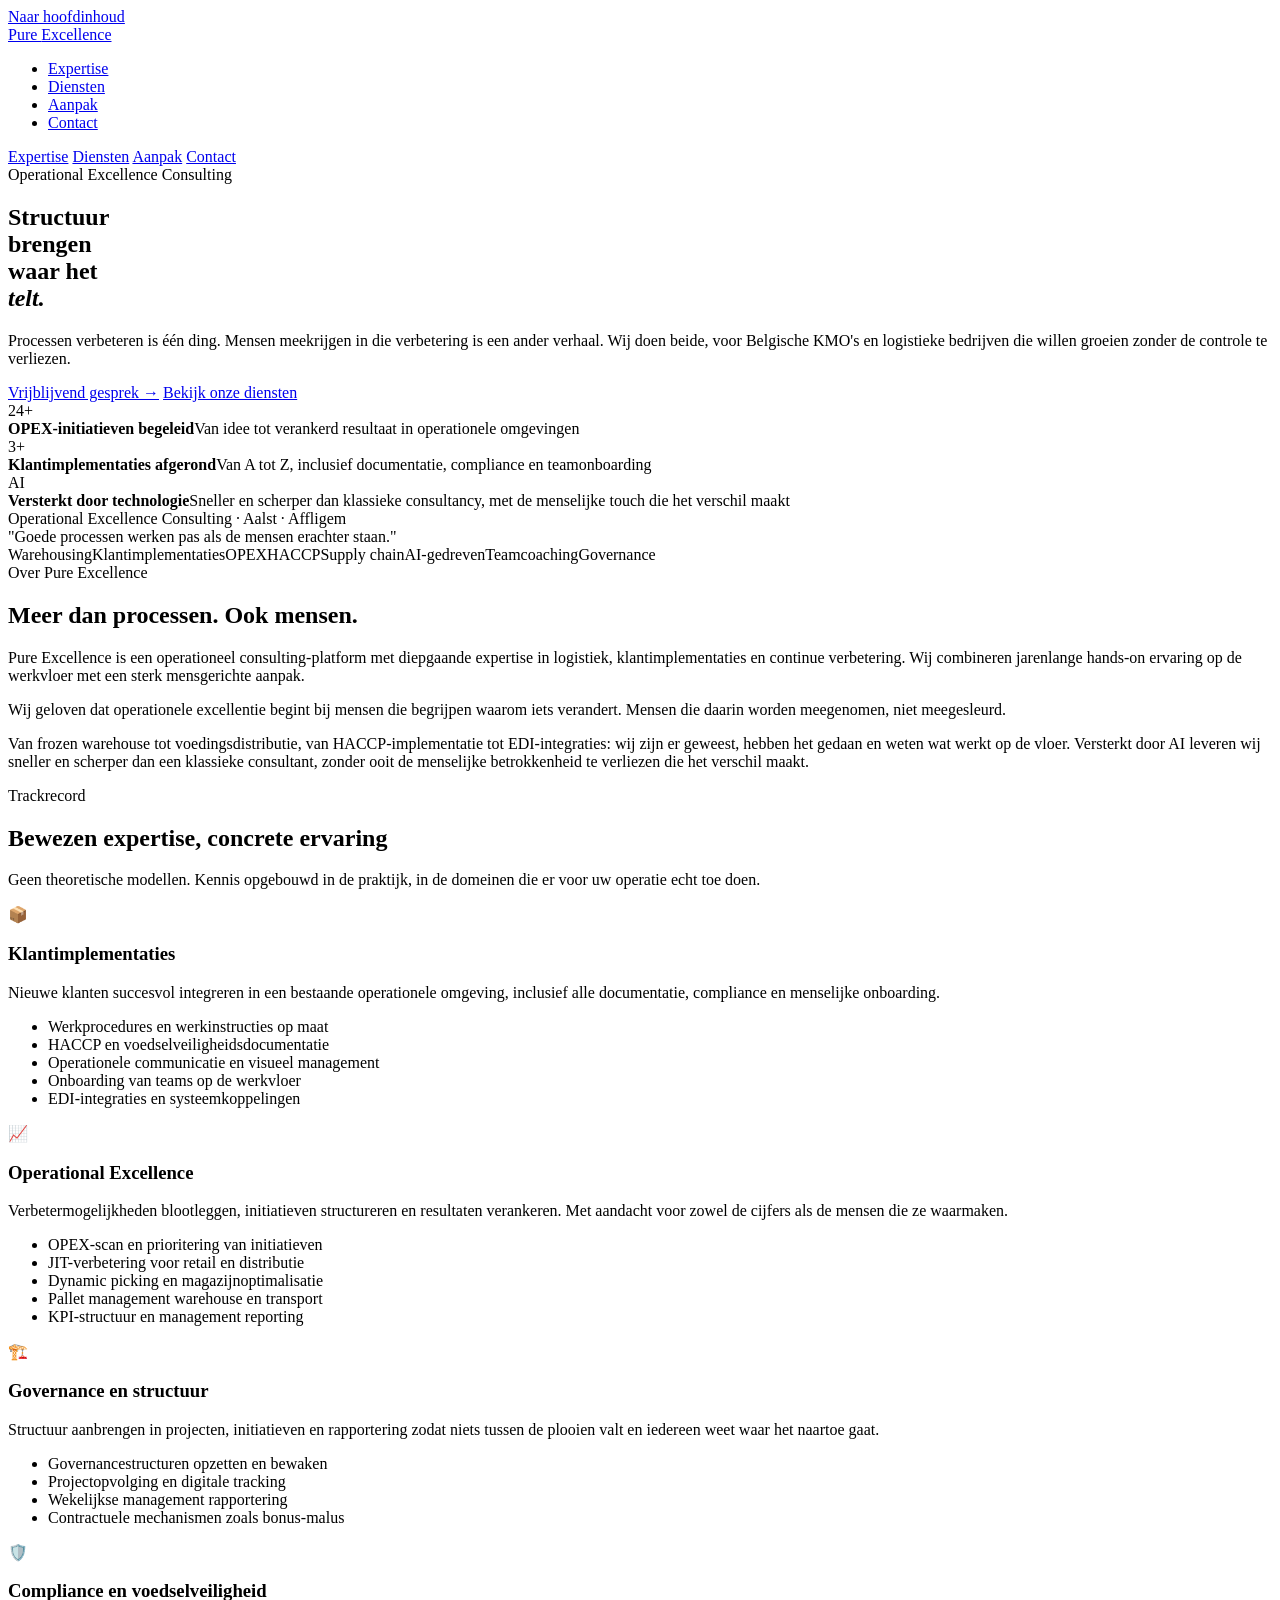
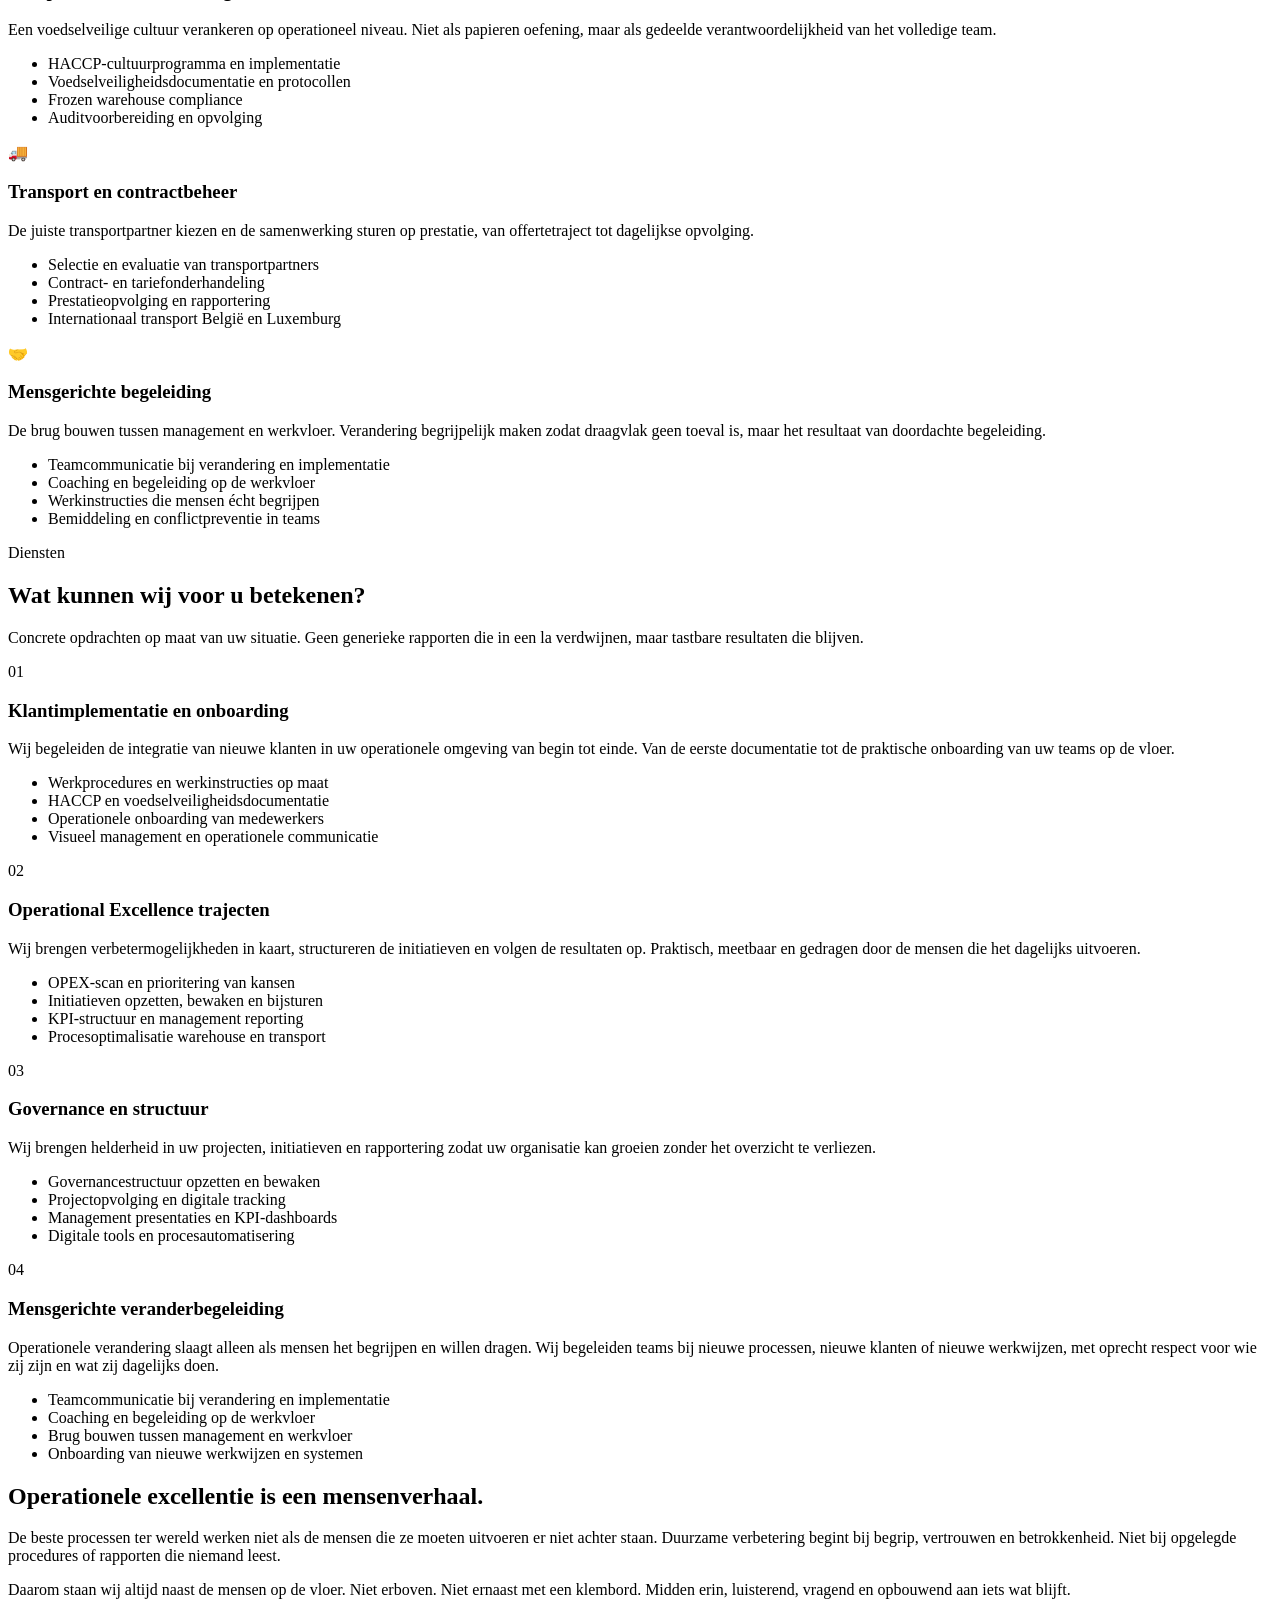
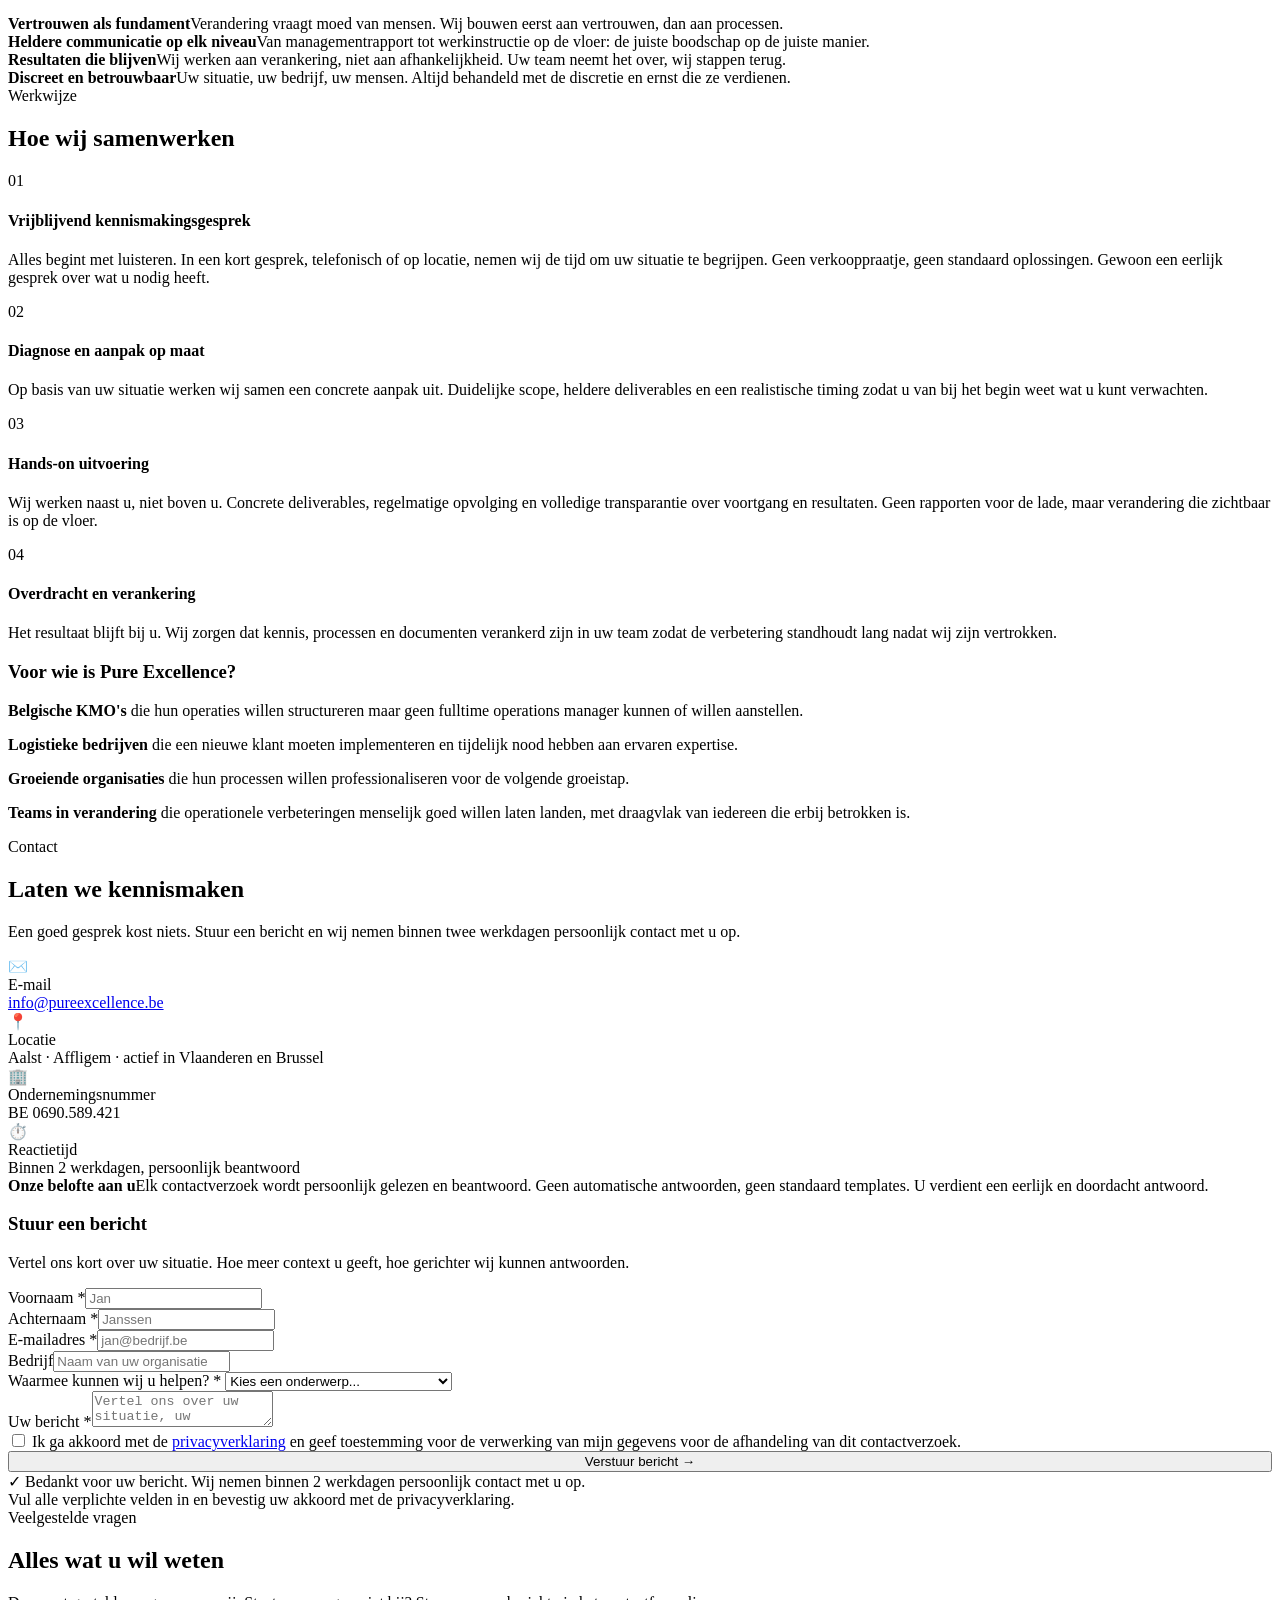
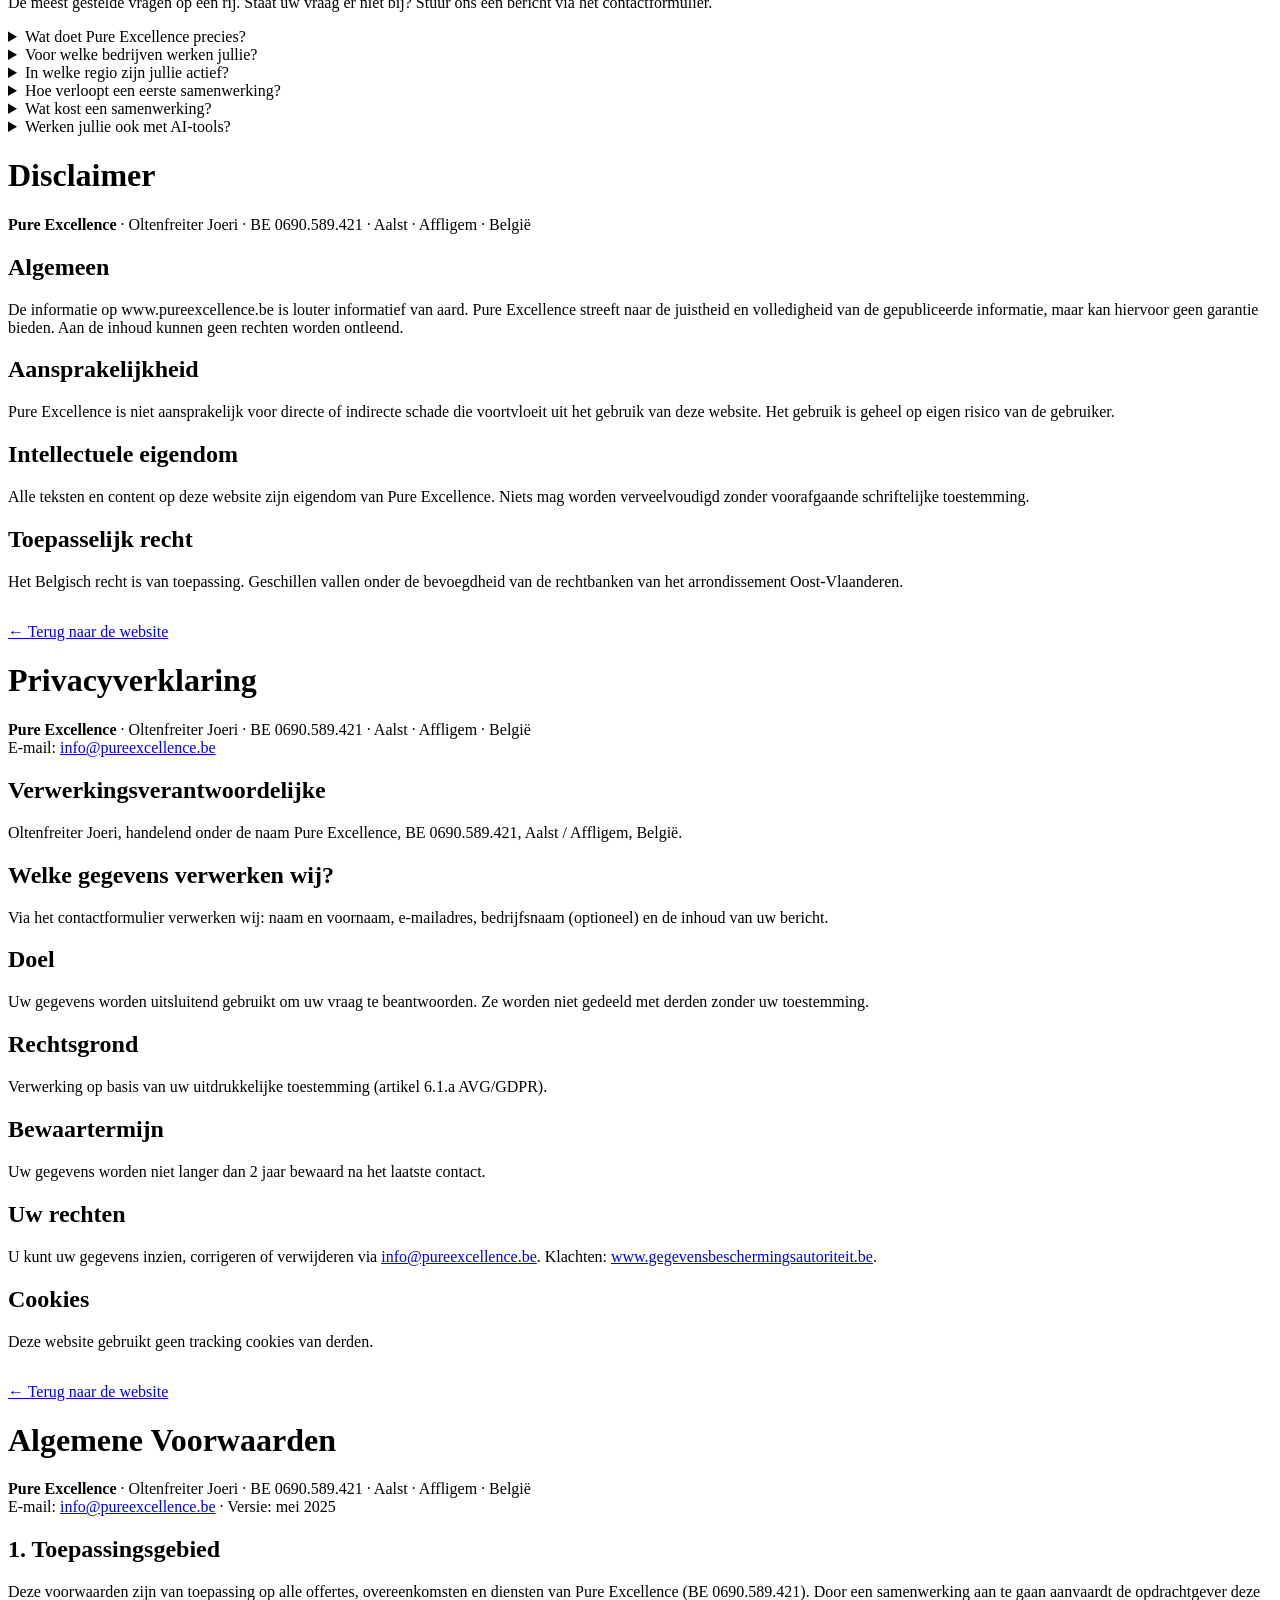
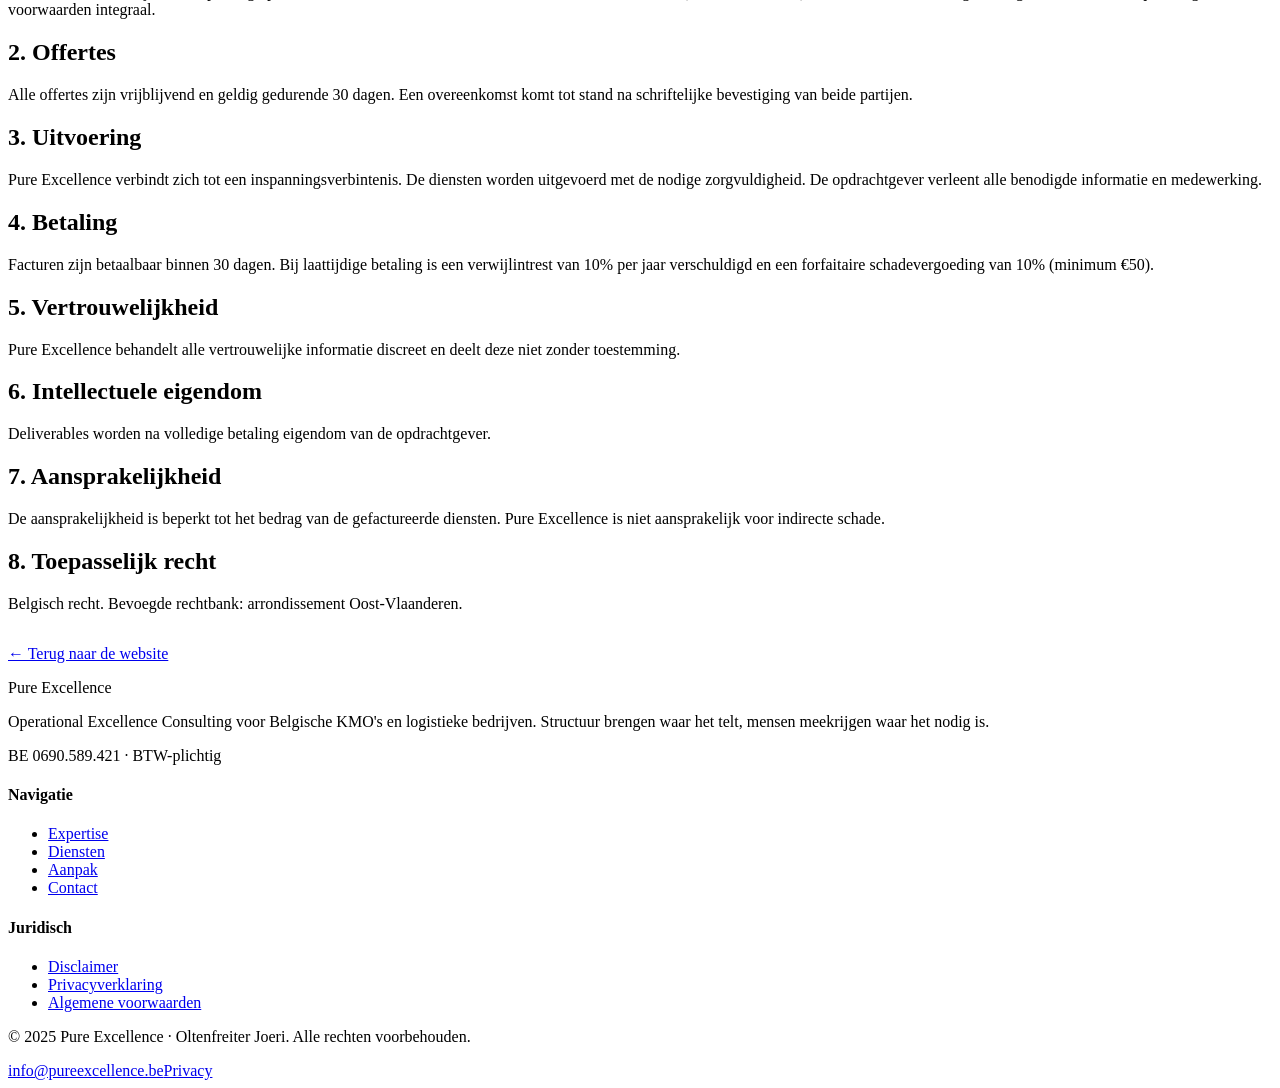
==== commit de749e84: "Create index.html" ====
--- a/public/index.html
+++ b/public/index.html
@@ -1,729 +1,303 @@
 <!DOCTYPE html>
-<html lang="nl">
+<html lang="nl" prefix="og: https://ogp.me/ns#">
 <head>
-<meta charset="UTF-8">
-<meta name="viewport" content="width=device-width, initial-scale=1.0">
-<title>Pure Excellence — Smart tools for entrepreneurs | pureexcellence.be</title>
-<meta name="description" content="Pure Excellence builds practical digital tools for Belgian entrepreneurs and SMEs. Discover LeadCalc (more clients via your website) and Pure Project (project management, ISO 9001 & BCM).">
-<meta name="keywords" content="Pure Excellence, LeadCalc, Pure Project, tools voor ondernemers, KMO software, leadgeneratie, projectmanagement België">
-<meta name="author" content="Pure Excellence BV — onderdeel van Pure Me">
-<meta name="robots" content="index, follow">
-<link rel="canonical" href="https://www.pureexcellence.be/">
-<meta property="og:type" content="website">
-<meta property="og:url" content="https://www.pureexcellence.be/">
-<meta property="og:title" content="Pure Excellence — Slimme tools voor ondernemers">
-<meta property="og:description" content="LeadCalc & Pure Project. Praktische digitale tools voor Belgische ondernemers en KMOs.">
-<meta property="og:image" content="https://www.pureexcellence.be/og-image.png">
-<meta property="og:locale" content="nl_BE">
-<meta property="og:site_name" content="Pure Excellence">
-<meta name="twitter:card" content="summary_large_image">
-<meta name="twitter:title" content="Pure Excellence — Slimme tools voor ondernemers">
-<meta name="twitter:description" content="LeadCalc & Pure Project. Praktische digitale tools voor Belgische KMOs.">
-<meta name="geo.region" content="BE-VAN">
-<meta name="geo.placename" content="Aalst, Oost-Vlaanderen, België">
-<meta name="theme-color" content="#c8a97e">
-<script type="application/ld+json">
-{
-  "@context": "https://schema.org",
-  "@type": "Organization",
-  "name": "Pure Excellence BV",
-  "url": "https://www.pureexcellence.be",
-  "logo": "https://www.pureexcellence.be/og-image.png",
-  "description": "Pure Excellence bouwt slimme digitale tools voor Belgische ondernemers en KMOs. Onderdeel van Pure Me.",
-  "vatID": "BE0690589421",
-  "email": "sales@pureexcellence.be",
-  "address": {
-    "@type": "PostalAddress",
-    "addressLocality": "Aalst",
-    "addressRegion": "Oost-Vlaanderen",
-    "addressCountry": "BE"
-  },
-  "parentOrganization": {
-    "@type": "Organization",
-    "name": "Pure Me",
-    "url": "https://www.pureme.be"
-  },
-  "hasOfferCatalog": {
-    "@type": "OfferCatalog",
-    "name": "Producten",
-    "itemListElement": [
-      {
-        "@type": "SoftwareApplication",
-        "name": "LeadCalc",
-        "url": "https://leadcalc.pureexcellence.be",
-        "description": "Slimme prijscalculator voor meer leads via je website"
-      },
-      {
-        "@type": "SoftwareApplication",
-        "name": "Pure Project",
-        "url": "https://pure-project.pureexcellence.be",
-        "description": "Projectmanagement, ISO 9001 kwaliteitsmanagement en ISO 22301 BCM"
-      }
+  <meta charset="UTF-8">
+  <meta name="viewport" content="width=device-width, initial-scale=1.0">
+  <meta http-equiv="X-UA-Compatible" content="IE=edge">
+  <title>Pure Excellence | Operational Excellence Consulting België · Aalst · Affligem</title>
+  <meta name="description" content="Pure Excellence biedt operational excellence consulting voor Belgische KMO's en logistieke bedrijven. Klantimplementaties, OPEX-trajecten, governance en mensgerichte veranderbegeleiding. Gevestigd in Aalst en Affligem, actief in Vlaanderen en Brussel.">
+  <meta name="keywords" content="operational excellence consulting België, OPEX consulting Vlaanderen, warehouse consulting, klantimplementatie logistiek, supply chain consulting KMO, projectmanagement Aalst Affligem, HACCP implementatie, veranderbegeleiding operaties, logistics consulting Belgium, procesoptimalisatie België">
+  <meta name="author" content="Pure Excellence">
+  <meta name="robots" content="index, follow, max-snippet:-1, max-image-preview:large, max-video-preview:-1">
+  <meta name="googlebot" content="index, follow">
+  <meta name="language" content="nl-BE">
+  <meta name="geo.region" content="BE-VLG">
+  <meta name="geo.placename" content="Aalst / Affligem, Oost-Vlaanderen">
+  <meta name="geo.position" content="50.9375;4.0408">
+  <meta name="ICBM" content="50.9375, 4.0408">
+  <link rel="canonical" href="https://www.pureexcellence.be/">
+  <meta property="og:type" content="website">
+  <meta property="og:url" content="https://www.pureexcellence.be/">
+  <meta property="og:site_name" content="Pure Excellence">
+  <meta property="og:locale" content="nl_BE">
+  <meta property="og:title" content="Pure Excellence | Operational Excellence Consulting België">
+  <meta property="og:description" content="Wij helpen Belgische KMO's en logistieke bedrijven om hun operaties te structureren, nieuwe klanten te implementeren en duurzame verbetering te verankeren. Hands-on, menselijk en versterkt door AI.">
+  <meta property="og:image" content="https://www.pureexcellence.be/public/images/og-image.jpg">
+  <meta property="og:image:width" content="1200">
+  <meta property="og:image:height" content="630">
+  <meta property="og:image:alt" content="Pure Excellence – Operational Excellence Consulting">
+  <meta name="twitter:card" content="summary_large_image">
+  <meta name="twitter:title" content="Pure Excellence | Operational Excellence Consulting België">
+  <meta name="twitter:description" content="Wij helpen Belgische KMO's en logistieke bedrijven om hun operaties te structureren, nieuwe klanten te implementeren en duurzame verbetering te verankeren.">
+  <meta name="twitter:image" content="https://www.pureexcellence.be/public/images/og-image.jpg">
+  <link rel="icon" href="/public/images/favicon.ico" type="image/x-icon">
+  <link rel="manifest" href="/public/site.webmanifest">
+  <meta name="theme-color" content="#C05A2D">
+  <script type="application/ld+json">
+  {
+    "@context": "https://schema.org",
+    "@type": "ProfessionalService",
+    "@id": "https://www.pureexcellence.be/#business",
+    "name": "Pure Excellence",
+    "alternateName": "Pure Excellence Consulting",
+    "description": "Operational Excellence Consulting voor Belgische KMO's en logistieke bedrijven. Klantimplementaties, OPEX-trajecten, governance en mensgerichte veranderbegeleiding.",
+    "url": "https://www.pureexcellence.be",
+    "email": "info@pureexcellence.be",
+    "vatID": "BE0690589421",
+    "address": {
+      "@type": "PostalAddress",
+      "addressLocality": "Aalst / Affligem",
+      "addressRegion": "Oost-Vlaanderen",
+      "addressCountry": "BE"
+    },
+    "geo": {"@type": "GeoCoordinates", "latitude": 50.9375, "longitude": 4.0408},
+    "areaServed": [
+      {"@type": "State", "name": "Vlaanderen"},
+      {"@type": "City", "name": "Brussel"},
+      {"@type": "Country", "name": "België"}
+    ],
+    "serviceType": ["Operational Excellence Consulting","Klantimplementatie logistiek","OPEX trajecten","Supply chain consulting","Veranderbegeleiding","HACCP implementatie","Governance en projectmanagement"],
+    "priceRange": "$$",
+    "openingHoursSpecification": {"@type": "OpeningHoursSpecification","dayOfWeek": ["Monday","Tuesday","Wednesday","Thursday","Friday"],"opens": "08:00","closes": "18:00"}
+  }
+  </script>
+  <script type="application/ld+json">
+  {
+    "@context": "https://schema.org",
+    "@type": "FAQPage",
+    "mainEntity": [
+      {"@type": "Question","name": "Wat doet Pure Excellence?","acceptedAnswer": {"@type": "Answer","text": "Pure Excellence is een operational excellence consulting-platform voor Belgische KMO's en logistieke bedrijven. Wij begeleiden klantimplementaties, structureren OPEX-initiatieven, bouwen governancestructuren en begeleiden teams bij operationele verandering."}},
+      {"@type": "Question","name": "In welke regio is Pure Excellence actief?","acceptedAnswer": {"@type": "Answer","text": "Pure Excellence is gevestigd in Aalst en Affligem en actief in heel Vlaanderen en Brussel."}},
+      {"@type": "Question","name": "Hoe verloopt een eerste contact?","acceptedAnswer": {"@type": "Answer","text": "Een samenwerking begint altijd met een vrijblijvend kennismakingsgesprek, telefonisch of op locatie. U kunt ons bereiken via info@pureexcellence.be."}},
+      {"@type": "Question","name": "Wat kost een samenwerking?","acceptedAnswer": {"@type": "Answer","text": "De vergoeding wordt per opdracht bepaald. Wij starten altijd met een vrijblijvend gesprek. Neem contact op via info@pureexcellence.be voor een persoonlijk voorstel."}}
     ]
   }
-}
-</script>
-<link rel="preconnect" href="https://fonts.googleapis.com">
-<link href="https://fonts.googleapis.com/css2?family=Fraunces:ital,opsz,wght@0,9..144,300;0,9..144,400;0,9..144,600;1,9..144,300;1,9..144,400&family=DM+Sans:wght@300;400;500;600&display=swap" rel="stylesheet">
-<style>
-*{box-sizing:border-box;margin:0;padding:0}
-:root{
-  --ink:#1a1410;
-  --paper:#f8f5f0;
-  --cream:#ede8de;
-  --warm:#c8a97e;
-  --accent:#c8521a;
-  --accent-light:#fdf0eb;
-  --accent-mid:#e89070;
-  --muted:#7a6f60;
-  --border:#ddd6c8;
-  --green:#1a6e42;
-  --green-bg:#eaf6f0;
-  --blue:#1a4a8a;
-  --blue-bg:#eef3fc;
-  --serif:'Fraunces',Georgia,serif;
-  --sans:'DM Sans',-apple-system,sans-serif;
-}
-html{scroll-behavior:smooth}
-body{font-family:var(--sans);background:var(--paper);color:var(--ink);font-weight:300;line-height:1.7;overflow-x:hidden}
-
-/* ── NAV ── */
-nav{position:sticky;top:0;z-index:200;background:rgba(248,245,240,.97);backdrop-filter:blur(20px);border-bottom:1px solid var(--border)}
-.nav-inner{max-width:1100px;margin:0 auto;padding:0 2rem;height:64px;display:flex;align-items:center;justify-content:space-between;gap:1rem}
-.logo{font-family:var(--serif);font-size:1.35rem;font-weight:400;color:var(--ink);text-decoration:none;display:flex;align-items:center;gap:.6rem;letter-spacing:-.01em}
-.logo-mark{width:34px;height:34px;background:linear-gradient(135deg,var(--accent),#e88040);border-radius:10px;display:flex;align-items:center;justify-content:center;color:white;font-size:18px;font-weight:600;flex-shrink:0}
-.nav-links{display:flex;gap:1.4rem;align-items:center}
-.nav-links a{font-size:.85rem;color:var(--muted);text-decoration:none;font-weight:400;transition:color .15s}
-.nav-links a:hover{color:var(--ink)}
-.nav-cta{background:var(--ink)!important;color:white!important;padding:.5rem 1.4rem;border-radius:99px;font-weight:500!important;font-size:.84rem!important;transition:opacity .15s!important}
-.nav-cta:hover{opacity:.85;color:white!important}
-
-/* ── LANGUAGE TOGGLE ── */
-.lang-toggle{display:flex;align-items:center;gap:0;background:var(--cream);border:1px solid var(--border);border-radius:99px;overflow:hidden;flex-shrink:0}
-.lang-btn{background:none;border:none;padding:.3rem .75rem;font-family:var(--sans);font-size:.78rem;font-weight:500;color:var(--muted);cursor:pointer;transition:all .15s;line-height:1}
-.lang-btn.active{background:var(--ink);color:white}
-.lang-btn:hover:not(.active){color:var(--ink)}
-
-/* ── HERO ── */
-.hero{padding:7rem 2rem 5rem;position:relative;overflow:hidden;text-align:center}
-.hero::before{content:'';position:absolute;inset:0;background:radial-gradient(ellipse 80% 50% at 50% 30%,rgba(200,82,26,.06),transparent 70%);pointer-events:none}
-.hero-inner{max-width:760px;margin:0 auto;position:relative}
-.hero-badge{display:inline-flex;align-items:center;gap:.5rem;background:var(--accent-light);border:1px solid var(--accent-mid);color:var(--accent);font-size:.78rem;font-weight:500;padding:.3rem .9rem;border-radius:99px;margin-bottom:1.8rem}
-.hero-badge::before{content:'✦';font-size:.7rem}
-h1{font-family:var(--serif);font-size:clamp(2.6rem,6vw,4.4rem);font-weight:400;line-height:1.1;color:var(--ink);margin-bottom:1.4rem;letter-spacing:-.03em}
-h1 em{font-style:italic;color:var(--accent)}
-.hero-sub{color:var(--muted);font-size:1.1rem;margin-bottom:2.2rem;max-width:560px;margin-left:auto;margin-right:auto;line-height:1.75}
-.hero-sub strong{color:var(--ink);font-weight:500}
-.hero-btns{display:flex;gap:.9rem;align-items:center;justify-content:center;flex-wrap:wrap;margin-bottom:1.8rem}
-.btn-primary{background:var(--accent);color:white;padding:.9rem 2.2rem;border-radius:99px;font-size:.95rem;font-weight:500;text-decoration:none;transition:transform .15s,box-shadow .15s;box-shadow:0 4px 20px rgba(200,82,26,.28)}
-.btn-primary:hover{transform:translateY(-2px);box-shadow:0 8px 28px rgba(200,82,26,.36)}
-.btn-ghost{color:var(--ink);font-size:.9rem;font-weight:400;text-decoration:none;display:inline-flex;align-items:center;gap:.4rem;border-bottom:1px solid var(--border);padding-bottom:.15rem;transition:border-color .2s}
-.btn-ghost:hover{border-color:var(--ink)}
-.hero-trust{font-size:.78rem;color:var(--muted);display:flex;align-items:center;gap:1.2rem;justify-content:center;flex-wrap:wrap}
-.hero-trust span{display:flex;align-items:center;gap:.3rem}
-.trust-dot{width:5px;height:5px;border-radius:50%;background:var(--green)}
-
-/* ── TAGLINE STRIP ── */
-.strip{background:var(--cream);border-top:1px solid var(--border);border-bottom:1px solid var(--border);padding:1.4rem 2rem}
-.strip-inner{max-width:1100px;margin:0 auto;display:flex;align-items:center;justify-content:center;gap:3rem;flex-wrap:wrap}
-.strip-item{display:flex;align-items:center;gap:.6rem;font-size:.85rem;color:var(--muted)}
-.strip-item strong{color:var(--ink);font-weight:500}
-
-/* ── PRODUCTS ── */
-.section{padding:5.5rem 2rem}
-.section-inner{max-width:1100px;margin:0 auto}
-.section-label{font-size:.75rem;font-weight:600;letter-spacing:.12em;text-transform:uppercase;color:var(--accent);margin-bottom:.8rem}
-.section-title{font-family:var(--serif);font-size:clamp(2rem,4vw,3rem);font-weight:400;color:var(--ink);margin-bottom:1rem;line-height:1.2;letter-spacing:-.02em}
-.section-sub{color:var(--muted);font-size:1.05rem;max-width:560px;line-height:1.75;margin-bottom:3.5rem}
-
-.products-grid{display:grid;grid-template-columns:1fr 1fr;gap:2rem}
-.product-card{border-radius:24px;padding:2.8rem;position:relative;overflow:hidden;transition:transform .2s,box-shadow .2s;text-decoration:none;display:block;color:inherit}
-.product-card:hover{transform:translateY(-4px)}
-.product-card.leadcalc{background:linear-gradient(145deg,#fff9f5,#fdf0e8);border:1.5px solid #f5d5c0}
-.product-card.leadcalc:hover{box-shadow:0 16px 48px rgba(200,82,26,.12)}
-.product-card.pureproject{background:linear-gradient(145deg,#f0f4ff,#e8eef9);border:1.5px solid #c8d4f0}
-.product-card.pureproject:hover{box-shadow:0 16px 48px rgba(26,74,138,.1)}
-.product-icon{width:56px;height:56px;border-radius:16px;display:flex;align-items:center;justify-content:center;font-size:26px;margin-bottom:1.6rem}
-.product-icon.lc{background:rgba(200,82,26,.12)}
-.product-icon.pp{background:rgba(26,74,138,.1)}
-.product-tag{display:inline-flex;align-items:center;gap:.4rem;font-size:.72rem;font-weight:600;letter-spacing:.08em;text-transform:uppercase;padding:.25rem .75rem;border-radius:99px;margin-bottom:1rem}
-.product-tag.lc{background:rgba(200,82,26,.1);color:var(--accent)}
-.product-tag.pp{background:rgba(26,74,138,.1);color:var(--blue)}
-.product-card h3{font-family:var(--serif);font-size:1.75rem;font-weight:400;color:var(--ink);margin-bottom:.75rem;letter-spacing:-.02em}
-.product-card p{color:var(--muted);font-size:.95rem;line-height:1.7;margin-bottom:1.8rem}
-.product-features{list-style:none;padding:0;margin:0 0 2rem;display:flex;flex-direction:column;gap:.55rem}
-.product-features li{font-size:.88rem;color:#5a5248;display:flex;align-items:center;gap:.6rem}
-.product-features li::before{content:'✓';font-weight:600;flex-shrink:0}
-.product-features.lc li::before{color:var(--accent)}
-.product-features.pp li::before{color:var(--blue)}
-.product-cta{display:inline-flex;align-items:center;gap:.5rem;font-size:.9rem;font-weight:500;padding:.7rem 1.6rem;border-radius:99px;text-decoration:none;transition:all .15s}
-.product-cta.lc{background:var(--accent);color:white;box-shadow:0 4px 16px rgba(200,82,26,.25)}
-.product-cta.lc:hover{box-shadow:0 6px 24px rgba(200,82,26,.35);transform:translateY(-1px)}
-.product-cta.pp{background:var(--blue);color:white;box-shadow:0 4px 16px rgba(26,74,138,.2)}
-.product-cta.pp:hover{box-shadow:0 6px 24px rgba(26,74,138,.3);transform:translateY(-1px)}
-.product-price{font-size:.78rem;color:var(--muted);margin-top:.8rem}
-.product-price strong{color:var(--ink);font-weight:500}
-
-/* ── ABOUT ── */
-.about{background:var(--cream);border-top:1px solid var(--border);border-bottom:1px solid var(--border);padding:5rem 2rem}
-.about-inner{max-width:1100px;margin:0 auto;display:grid;grid-template-columns:1fr 1fr;gap:5rem;align-items:center}
-.about-visual{position:relative}
-.about-box{background:white;border:1px solid var(--border);border-radius:20px;padding:2rem;box-shadow:0 8px 32px rgba(0,0,0,.06)}
-.about-box-title{font-family:var(--serif);font-size:1.1rem;color:var(--ink);margin-bottom:1.2rem}
-.about-stat{display:flex;align-items:center;gap:1rem;padding:.8rem 0;border-bottom:1px solid var(--border)}
-.about-stat:last-child{border-bottom:none}
-.about-stat-num{font-family:var(--serif);font-size:1.8rem;font-weight:400;color:var(--accent);line-height:1;min-width:60px}
-.about-stat-label{font-size:.85rem;color:var(--muted);line-height:1.4}
-.pureme-badge{display:inline-flex;align-items:center;gap:.6rem;margin-top:1.5rem;padding:.6rem 1.1rem;background:white;border:1px solid var(--border);border-radius:10px;text-decoration:none;transition:border-color .15s,box-shadow .15s}
-.pureme-badge:hover{border-color:var(--warm);box-shadow:0 4px 16px rgba(0,0,0,.06)}
-.pureme-badge-dot{width:8px;height:8px;border-radius:50%;background:var(--accent)}
-.pureme-badge span{font-size:.82rem;color:var(--muted)}
-.pureme-badge strong{color:var(--ink);font-weight:500}
-
-/* ── WHY ── */
-.why-grid{display:grid;grid-template-columns:repeat(3,1fr);gap:1.5rem}
-.why-card{background:white;border:1px solid var(--border);border-radius:16px;padding:1.8rem}
-.why-icon{font-size:1.8rem;margin-bottom:1rem}
-.why-card h4{font-family:var(--serif);font-size:1.1rem;font-weight:400;color:var(--ink);margin-bottom:.5rem}
-.why-card p{font-size:.88rem;color:var(--muted);line-height:1.65}
-
-/* ── CTA ── */
-.cta-section{padding:6rem 2rem;text-align:center;background:linear-gradient(180deg,var(--paper),var(--cream))}
-.cta-inner{max-width:600px;margin:0 auto}
-.cta-section h2{font-family:var(--serif);font-size:clamp(2rem,4vw,3rem);font-weight:400;color:var(--ink);margin-bottom:1rem;letter-spacing:-.02em}
-.cta-section p{color:var(--muted);font-size:1.05rem;margin-bottom:2rem;line-height:1.75}
-.cta-cards{display:flex;gap:1rem;justify-content:center;flex-wrap:wrap}
-.cta-card{flex:1;min-width:220px;max-width:260px;padding:1.6rem;background:white;border:1px solid var(--border);border-radius:16px;text-decoration:none;text-align:left;transition:all .15s;color:inherit}
-.cta-card:hover{border-color:var(--warm);box-shadow:0 8px 28px rgba(0,0,0,.07);transform:translateY(-2px)}
-.cta-card-icon{font-size:1.5rem;margin-bottom:.8rem}
-.cta-card h4{font-family:var(--serif);font-size:1.05rem;font-weight:400;color:var(--ink);margin-bottom:.4rem}
-.cta-card p{font-size:.82rem;color:var(--muted);margin-bottom:1rem;line-height:1.5}
-.cta-card-arrow{font-size:.85rem;font-weight:500;color:var(--accent)}
-
-/* ── FOOTER ── */
-footer{background:var(--ink);color:rgba(255,255,255,.55);padding:3.5rem 2rem 2rem}
-.footer-inner{max-width:1100px;margin:0 auto}
-.footer-top{display:grid;grid-template-columns:2fr 1fr 1fr 1fr;gap:3rem;margin-bottom:3rem}
-.footer-brand .logo{color:rgba(255,255,255,.9)}
-.footer-brand .logo-mark{background:rgba(200,82,26,.8)}
-.footer-brand p{font-size:.85rem;line-height:1.65;margin-top:1rem;max-width:280px}
-.footer-col h5{font-size:.78rem;font-weight:600;letter-spacing:.1em;text-transform:uppercase;color:rgba(255,255,255,.4);margin-bottom:1rem}
-.footer-col a{display:block;font-size:.88rem;color:rgba(255,255,255,.55);text-decoration:none;margin-bottom:.6rem;transition:color .15s}
-.footer-col a:hover{color:rgba(255,255,255,.9)}
-.footer-bottom{border-top:1px solid rgba(255,255,255,.08);padding-top:1.8rem;display:flex;justify-content:space-between;align-items:center;flex-wrap:wrap;gap:1rem}
-.footer-legal{font-size:.78rem;line-height:1.7}
-.footer-legal a{color:rgba(255,255,255,.4);text-decoration:none}
-.footer-legal a:hover{color:rgba(255,255,255,.7)}
-.footer-vat{font-size:.75rem;color:rgba(255,255,255,.3)}
-
-/* ── COOKIE BANNER ── */
-#cookie-banner{position:fixed;bottom:1.5rem;left:50%;transform:translateX(-50%);z-index:9999;width:min(95vw,640px);background:var(--ink);border:1px solid rgba(255,255,255,.1);border-radius:16px;padding:1.2rem 1.6rem;box-shadow:0 16px 48px rgba(0,0,0,.4);display:flex;align-items:center;gap:1rem;flex-wrap:wrap}
-#cookie-banner p{flex:1;font-size:.82rem;color:rgba(255,255,255,.65);line-height:1.55;min-width:200px;margin:0}
-#cookie-banner a{color:rgba(255,255,255,.8);text-decoration:underline}
-#cookie-banner button{background:var(--accent);color:white;border:none;padding:.55rem 1.4rem;border-radius:99px;font-family:var(--sans);font-size:.82rem;font-weight:500;cursor:pointer;flex-shrink:0;transition:opacity .15s}
-#cookie-banner button:hover{opacity:.88}
-
-/* ── RESPONSIVE ── */
-@media(max-width:900px){
-  .products-grid,.about-inner,.footer-top{grid-template-columns:1fr}
-  .why-grid{grid-template-columns:1fr 1fr}
-  .about-inner{gap:2.5rem}
-  .footer-top{gap:2rem}
-}
-@media(max-width:640px){
-  h1{font-size:2.4rem}
-  .hero{padding:4.5rem 1.2rem 3.5rem}
-  .section{padding:4rem 1.2rem}
-  .why-grid{grid-template-columns:1fr}
-  .nav-links{gap:.8rem}
-  .footer-top{grid-template-columns:1fr 1fr}
-}
-@media(max-width:480px){
-  .nav-links a:not(.nav-cta):not(.lang-toggle){display:none}
-  .lang-toggle{display:flex!important}
-}
-</style>
+  </script>
+  <link rel="preconnect" href="https://fonts.googleapis.com">
+  <link rel="preconnect" href="https://fonts.gstatic.com" crossorigin>
+  <link rel="preload" href="https://fonts.googleapis.com/css2?family=Playfair+Display:wght@700;900&family=DM+Sans:wght@400;500&display=swap" as="style" onload="this.onload=null;this.rel='stylesheet'">
+  <noscript><link href="https://fonts.googleapis.com/css2?family=Playfair+Display:wght@700;900&family=DM+Sans:wght@400;500&display=swap" rel="stylesheet"></noscript>
+  <link rel="preload" href="public/css/main.css" as="style">
+  <link rel="stylesheet" href="public/css/main.css">
 </head>
 <body>
-
-<!-- ── COOKIE BANNER ── -->
-<div id="cookie-banner">
-  <span style="font-size:1.3rem">🍪</span>
-  <p data-i18n="cookie_text">Wij gebruiken enkel functionele cookies voor de werking van onze tools. Geen tracking, geen advertenties. <a href="/privacy.html">Privacybeleid</a></p>
-  <button onclick="acceptCookies()" data-i18n="cookie_btn">Begrepen</button>
-</div>
-
-<!-- ── NAV ── -->
-<nav>
-  <div class="nav-inner">
-    <a href="/" class="logo">
-      <div class="logo-mark">✦</div>
-      Pure Excellence
-    </a>
-    <div class="nav-links">
-      <a href="#products" data-i18n="nav_products">Producten</a>
-      <a href="#about" data-i18n="nav_about">Over ons</a>
-      <a href="https://www.pureme.be" target="_blank" rel="noopener">Pure Me ↗</a>
-      <a href="https://leadcalc.pureexcellence.be" class="nav-cta" data-i18n="nav_cta">Probeer gratis</a>
-      <div class="lang-toggle" role="group" aria-label="Language">
-        <button class="lang-btn active" id="btn-nl" onclick="setLang('nl')">NL</button>
-        <button class="lang-btn" id="btn-en" onclick="setLang('en')">EN</button>
-      </div>
-    </div>
+<a class="skip-link" href="#main">Naar hoofdinhoud</a>
+<nav id="navbar" role="navigation" aria-label="Hoofdnavigatie">
+  <a href="#" class="nav-logo" onclick="showMain()">Pure <span>Excellence</span></a>
+  <ul class="nav-links">
+    <li><a href="#expertise" onclick="showMain()">Expertise</a></li>
+    <li><a href="#services" onclick="showMain()">Diensten</a></li>
+    <li><a href="#approach" onclick="showMain()">Aanpak</a></li>
+    <li><a href="#contact" onclick="showMain()" class="nav-cta">Contact</a></li>
+  </ul>
+  <div class="nav-hamburger" onclick="toggleM()"><span></span><span></span><span></span></div>
+</nav>
+<div class="mmenu" id="mm">
+  <a href="#expertise" onclick="closeM();showMain()">Expertise</a>
+  <a href="#services" onclick="closeM();showMain()">Diensten</a>
+  <a href="#approach" onclick="closeM();showMain()">Aanpak</a>
+  <a href="#contact" onclick="closeM();showMain()">Contact</a>
+</div>
+<div id="main">
+  <section class="hero" id="home" aria-label="Introductie Pure Excellence">
+    <div class="hero-left">
+      <div class="hero-eyebrow">Operational Excellence Consulting</div>
+      <h1 class="hero-title">Structuur<br>brengen<br>waar het<br><em>telt.</em></h1>
+      <p class="hero-sub">Processen verbeteren is één ding. Mensen meekrijgen in die verbetering is een ander verhaal. Wij doen beide, voor Belgische KMO's en logistieke bedrijven die willen groeien zonder de controle te verliezen.</p>
+      <div class="hero-actions">
+        <a href="#contact" class="btn btn-primary">Vrijblijvend gesprek →</a>
+        <a href="#services" class="btn btn-ghost">Bekijk onze diensten</a>
+      </div>
+    </div>
+    <div class="hero-right">
+      <div class="hero-stat"><div class="stat-num">24+</div><div class="stat-text"><strong>OPEX-initiatieven begeleid</strong>Van idee tot verankerd resultaat in operationele omgevingen</div></div>
+      <div class="hero-stat"><div class="stat-num">3+</div><div class="stat-text"><strong>Klantimplementaties afgerond</strong>Van A tot Z, inclusief documentatie, compliance en teamonboarding</div></div>
+      <div class="hero-stat"><div class="stat-num">AI</div><div class="stat-text"><strong>Versterkt door technologie</strong>Sneller en scherper dan klassieke consultancy, met de menselijke touch die het verschil maakt</div></div>
+    </div>
+  </section>
+  <section class="about" id="about">
+    <div class="about-grid">
+      <div class="about-visual fade-up">
+        <div class="about-role">Operational Excellence Consulting · Aalst · Affligem</div>
+        <div class="about-quote">"Goede processen werken pas als de mensen erachter staan."</div>
+        <div class="tags">
+          <span class="tag">Warehousing</span><span class="tag">Klantimplementaties</span><span class="tag">OPEX</span><span class="tag">HACCP</span><span class="tag">Supply chain</span><span class="tag">AI-gedreven</span><span class="tag">Teamcoaching</span><span class="tag">Governance</span>
+        </div>
+      </div>
+      <div class="about-content fade-up">
+        <div class="eyebrow">Over Pure Excellence</div>
+        <h2 class="section-title">Meer dan processen. Ook mensen.</h2>
+        <p>Pure Excellence is een operationeel consulting-platform met diepgaande expertise in logistiek, klantimplementaties en continue verbetering. Wij combineren jarenlange hands-on ervaring op de werkvloer met een sterk mensgerichte aanpak.</p>
+        <div class="highlight">Wij geloven dat operationele excellentie begint bij mensen die begrijpen waarom iets verandert. Mensen die daarin worden meegenomen, niet meegesleurd.</div>
+        <p>Van frozen warehouse tot voedingsdistributie, van HACCP-implementatie tot EDI-integraties: wij zijn er geweest, hebben het gedaan en weten wat werkt op de vloer. Versterkt door AI leveren wij sneller en scherper dan een klassieke consultant, zonder ooit de menselijke betrokkenheid te verliezen die het verschil maakt.</p>
+      </div>
+    </div>
+  </section>
+  <section class="expertise" id="expertise" aria-labelledby="expertise-title">
+    <div class="eyebrow">Trackrecord</div>
+    <h2 class="section-title" id="expertise-title">Bewezen expertise, concrete ervaring</h2>
+    <p class="section-lead">Geen theoretische modellen. Kennis opgebouwd in de praktijk, in de domeinen die er voor uw operatie echt toe doen.</p>
+    <div class="expertise-grid">
+      <div class="card fade-up"><div class="card-icon">📦</div><h3>Klantimplementaties</h3><p>Nieuwe klanten succesvol integreren in een bestaande operationele omgeving, inclusief alle documentatie, compliance en menselijke onboarding.</p><ul class="card-list"><li>Werkprocedures en werkinstructies op maat</li><li>HACCP en voedselveiligheidsdocumentatie</li><li>Operationele communicatie en visueel management</li><li>Onboarding van teams op de werkvloer</li><li>EDI-integraties en systeemkoppelingen</li></ul></div>
+      <div class="card fade-up"><div class="card-icon">📈</div><h3>Operational Excellence</h3><p>Verbetermogelijkheden blootleggen, initiatieven structureren en resultaten verankeren. Met aandacht voor zowel de cijfers als de mensen die ze waarmaken.</p><ul class="card-list"><li>OPEX-scan en prioritering van initiatieven</li><li>JIT-verbetering voor retail en distributie</li><li>Dynamic picking en magazijnoptimalisatie</li><li>Pallet management warehouse en transport</li><li>KPI-structuur en management reporting</li></ul></div>
+      <div class="card fade-up"><div class="card-icon">🏗️</div><h3>Governance en structuur</h3><p>Structuur aanbrengen in projecten, initiatieven en rapportering zodat niets tussen de plooien valt en iedereen weet waar het naartoe gaat.</p><ul class="card-list"><li>Governancestructuren opzetten en bewaken</li><li>Projectopvolging en digitale tracking</li><li>Wekelijkse management rapportering</li><li>Contractuele mechanismen zoals bonus-malus</li></ul></div>
+      <div class="card fade-up"><div class="card-icon">🛡️</div><h3>Compliance en voedselveiligheid</h3><p>Een voedselveilige cultuur verankeren op operationeel niveau. Niet als papieren oefening, maar als gedeelde verantwoordelijkheid van het volledige team.</p><ul class="card-list"><li>HACCP-cultuurprogramma en implementatie</li><li>Voedselveiligheidsdocumentatie en protocollen</li><li>Frozen warehouse compliance</li><li>Auditvoorbereiding en opvolging</li></ul></div>
+      <div class="card fade-up"><div class="card-icon">🚚</div><h3>Transport en contractbeheer</h3><p>De juiste transportpartner kiezen en de samenwerking sturen op prestatie, van offertetraject tot dagelijkse opvolging.</p><ul class="card-list"><li>Selectie en evaluatie van transportpartners</li><li>Contract- en tariefonderhandeling</li><li>Prestatieopvolging en rapportering</li><li>Internationaal transport België en Luxemburg</li></ul></div>
+      <div class="card fade-up"><div class="card-icon">🤝</div><h3>Mensgerichte begeleiding</h3><p>De brug bouwen tussen management en werkvloer. Verandering begrijpelijk maken zodat draagvlak geen toeval is, maar het resultaat van doordachte begeleiding.</p><ul class="card-list"><li>Teamcommunicatie bij verandering en implementatie</li><li>Coaching en begeleiding op de werkvloer</li><li>Werkinstructies die mensen écht begrijpen</li><li>Bemiddeling en conflictpreventie in teams</li></ul></div>
+    </div>
+  </section>
+  <section class="services" id="services" aria-labelledby="services-title">
+    <div class="eyebrow">Diensten</div>
+    <h2 class="section-title" id="services-title">Wat kunnen wij voor u betekenen?</h2>
+    <p class="section-lead">Concrete opdrachten op maat van uw situatie. Geen generieke rapporten die in een la verdwijnen, maar tastbare resultaten die blijven.</p>
+    <div class="services-grid">
+      <div class="scard fade-up"><div class="scard-num">01</div><h3>Klantimplementatie en onboarding</h3><p>Wij begeleiden de integratie van nieuwe klanten in uw operationele omgeving van begin tot einde. Van de eerste documentatie tot de praktische onboarding van uw teams op de vloer.</p><ul class="scard-list"><li>Werkprocedures en werkinstructies op maat</li><li>HACCP en voedselveiligheidsdocumentatie</li><li>Operationele onboarding van medewerkers</li><li>Visueel management en operationele communicatie</li></ul></div>
+      <div class="scard fade-up"><div class="scard-num">02</div><h3>Operational Excellence trajecten</h3><p>Wij brengen verbetermogelijkheden in kaart, structureren de initiatieven en volgen de resultaten op. Praktisch, meetbaar en gedragen door de mensen die het dagelijks uitvoeren.</p><ul class="scard-list"><li>OPEX-scan en prioritering van kansen</li><li>Initiatieven opzetten, bewaken en bijsturen</li><li>KPI-structuur en management reporting</li><li>Procesoptimalisatie warehouse en transport</li></ul></div>
+      <div class="scard fade-up"><div class="scard-num">03</div><h3>Governance en structuur</h3><p>Wij brengen helderheid in uw projecten, initiatieven en rapportering zodat uw organisatie kan groeien zonder het overzicht te verliezen.</p><ul class="scard-list"><li>Governancestructuur opzetten en bewaken</li><li>Projectopvolging en digitale tracking</li><li>Management presentaties en KPI-dashboards</li><li>Digitale tools en procesautomatisering</li></ul></div>
+      <div class="scard fade-up"><div class="scard-num">04</div><h3>Mensgerichte veranderbegeleiding</h3><p>Operationele verandering slaagt alleen als mensen het begrijpen en willen dragen. Wij begeleiden teams bij nieuwe processen, nieuwe klanten of nieuwe werkwijzen, met oprecht respect voor wie zij zijn en wat zij dagelijks doen.</p><ul class="scard-list"><li>Teamcommunicatie bij verandering en implementatie</li><li>Coaching en begeleiding op de werkvloer</li><li>Brug bouwen tussen management en werkvloer</li><li>Onboarding van nieuwe werkwijzen en systemen</li></ul></div>
+    </div>
+  </section>
+  <section class="human" id="human">
+    <div class="human-inner">
+      <div>
+        <h2>Operationele excellentie is een mensenverhaal.</h2>
+        <p>De beste processen ter wereld werken niet als de mensen die ze moeten uitvoeren er niet achter staan. Duurzame verbetering begint bij begrip, vertrouwen en betrokkenheid. Niet bij opgelegde procedures of rapporten die niemand leest.</p>
+        <p>Daarom staan wij altijd naast de mensen op de vloer. Niet erboven. Niet ernaast met een klembord. Midden erin, luisterend, vragend en opbouwend aan iets wat blijft.</p>
+      </div>
+      <div class="hvalues">
+        <div class="hvalue"><div class="hdot"></div><div><strong>Vertrouwen als fundament</strong><span>Verandering vraagt moed van mensen. Wij bouwen eerst aan vertrouwen, dan aan processen.</span></div></div>
+        <div class="hvalue"><div class="hdot"></div><div><strong>Heldere communicatie op elk niveau</strong><span>Van managementrapport tot werkinstructie op de vloer: de juiste boodschap op de juiste manier.</span></div></div>
+        <div class="hvalue"><div class="hdot"></div><div><strong>Resultaten die blijven</strong><span>Wij werken aan verankering, niet aan afhankelijkheid. Uw team neemt het over, wij stappen terug.</span></div></div>
+        <div class="hvalue"><div class="hdot"></div><div><strong>Discreet en betrouwbaar</strong><span>Uw situatie, uw bedrijf, uw mensen. Altijd behandeld met de discretie en ernst die ze verdienen.</span></div></div>
+      </div>
+    </div>
+  </section>
+  <section class="approach" id="approach">
+    <div class="eyebrow">Werkwijze</div>
+    <h2 class="section-title">Hoe wij samenwerken</h2>
+    <div class="approach-grid">
+      <div class="steps">
+        <div class="step fade-up"><div class="step-num">01</div><div><h4>Vrijblijvend kennismakingsgesprek</h4><p>Alles begint met luisteren. In een kort gesprek, telefonisch of op locatie, nemen wij de tijd om uw situatie te begrijpen. Geen verkooppraatje, geen standaard oplossingen. Gewoon een eerlijk gesprek over wat u nodig heeft.</p></div></div>
+        <div class="step fade-up"><div class="step-num">02</div><div><h4>Diagnose en aanpak op maat</h4><p>Op basis van uw situatie werken wij samen een concrete aanpak uit. Duidelijke scope, heldere deliverables en een realistische timing zodat u van bij het begin weet wat u kunt verwachten.</p></div></div>
+        <div class="step fade-up"><div class="step-num">03</div><div><h4>Hands-on uitvoering</h4><p>Wij werken naast u, niet boven u. Concrete deliverables, regelmatige opvolging en volledige transparantie over voortgang en resultaten. Geen rapporten voor de lade, maar verandering die zichtbaar is op de vloer.</p></div></div>
+        <div class="step fade-up"><div class="step-num">04</div><div><h4>Overdracht en verankering</h4><p>Het resultaat blijft bij u. Wij zorgen dat kennis, processen en documenten verankerd zijn in uw team zodat de verbetering standhoudt lang nadat wij zijn vertrokken.</p></div></div>
+      </div>
+      <div class="aside fade-up">
+        <h3>Voor wie is Pure Excellence?</h3>
+        <div class="aside-item"><div class="adot"></div><p><strong>Belgische KMO's</strong> die hun operaties willen structureren maar geen fulltime operations manager kunnen of willen aanstellen.</p></div>
+        <div class="aside-item"><div class="adot"></div><p><strong>Logistieke bedrijven</strong> die een nieuwe klant moeten implementeren en tijdelijk nood hebben aan ervaren expertise.</p></div>
+        <div class="aside-item"><div class="adot"></div><p><strong>Groeiende organisaties</strong> die hun processen willen professionaliseren voor de volgende groeistap.</p></div>
+        <div class="aside-item"><div class="adot"></div><p><strong>Teams in verandering</strong> die operationele verbeteringen menselijk goed willen laten landen, met draagvlak van iedereen die erbij betrokken is.</p></div>
+      </div>
+    </div>
+  </section>
+  <section class="contact" id="contact" aria-labelledby="contact-title">
+    <div class="eyebrow">Contact</div>
+    <h2 class="section-title" id="contact-title">Laten we kennismaken</h2>
+    <p class="section-lead">Een goed gesprek kost niets. Stuur een bericht en wij nemen binnen twee werkdagen persoonlijk contact met u op.</p>
+    <div class="contact-grid">
+      <div class="cinfo">
+        <div class="citem"><div class="cicon">✉️</div><div><div class="clabel">E-mail</div><div class="cval"><a href="mailto:info@pureexcellence.be">info@pureexcellence.be</a></div></div></div>
+        <div class="citem"><div class="cicon">📍</div><div><div class="clabel">Locatie</div><div class="cval">Aalst · Affligem · actief in Vlaanderen en Brussel</div></div></div>
+        <div class="citem"><div class="cicon">🏢</div><div><div class="clabel">Ondernemingsnummer</div><div class="cval">BE 0690.589.421</div></div></div>
+        <div class="citem"><div class="cicon">⏱️</div><div><div class="clabel">Reactietijd</div><div class="cval">Binnen 2 werkdagen, persoonlijk beantwoord</div></div></div>
+        <div class="cpromise"><strong>Onze belofte aan u</strong>Elk contactverzoek wordt persoonlijk gelezen en beantwoord. Geen automatische antwoorden, geen standaard templates. U verdient een eerlijk en doordacht antwoord.</div>
+      </div>
+      <div class="cform">
+        <h3>Stuur een bericht</h3>
+        <p class="cform-sub">Vertel ons kort over uw situatie. Hoe meer context u geeft, hoe gerichter wij kunnen antwoorden.</p>
+        <div class="fr">
+          <div><label for="fn">Voornaam *</label><input type="text" id="fn" placeholder="Jan"></div>
+          <div><label for="ln">Achternaam *</label><input type="text" id="ln" placeholder="Janssen"></div>
+        </div>
+        <div class="fg"><label for="em">E-mailadres *</label><input type="email" id="em" placeholder="jan@bedrijf.be"></div>
+        <div class="fg"><label for="co">Bedrijf</label><input type="text" id="co" placeholder="Naam van uw organisatie"></div>
+        <div class="fg">
+          <label for="su">Waarmee kunnen wij u helpen? *</label>
+          <select id="su">
+            <option value="">Kies een onderwerp...</option>
+            <option>Klantimplementatie en onboarding</option>
+            <option>Operational Excellence traject</option>
+            <option>Governance en structuur</option>
+            <option>Mensgerichte veranderbegeleiding</option>
+            <option>Vrijblijvend kennismakingsgesprek</option>
+            <option>Andere vraag</option>
+          </select>
+        </div>
+        <div class="fg"><label for="ms">Uw bericht *</label><textarea id="ms" placeholder="Vertel ons over uw situatie, uw uitdaging of wat u precies zoekt. Hoe concreter, hoe beter wij kunnen helpen."></textarea></div>
+        <div class="fconsent">
+          <input type="checkbox" id="co2">
+          <label for="co2">Ik ga akkoord met de <a href="#" onclick="showPage('privacy')">privacyverklaring</a> en geef toestemming voor de verwerking van mijn gegevens voor de afhandeling van dit contactverzoek.</label>
+        </div>
+        <button class="btn btn-primary" onclick="submitForm()" style="width:100%;justify-content:center;">Verstuur bericht →</button>
+        <div class="fok" id="fok">✓ Bedankt voor uw bericht. Wij nemen binnen 2 werkdagen persoonlijk contact met u op.</div>
+        <div class="ferr" id="ferr">Vul alle verplichte velden in en bevestig uw akkoord met de privacyverklaring.</div>
+      </div>
+    </div>
+  </section>
+  <section class="faq" id="faq" aria-labelledby="faq-title">
+    <div class="eyebrow">Veelgestelde vragen</div>
+    <h2 class="section-title" id="faq-title">Alles wat u wil weten</h2>
+    <p class="section-lead">De meest gestelde vragen op een rij. Staat uw vraag er niet bij? Stuur ons een bericht via het contactformulier.</p>
+    <div class="faq-grid">
+      <details class="faq-item"><summary>Wat doet Pure Excellence precies?</summary><p>Pure Excellence is een operational excellence consulting-platform voor Belgische KMO's en logistieke bedrijven. Wij begeleiden klantimplementaties, structureren OPEX-initiatieven, bouwen governancestructuren en begeleiden teams bij operationele verandering. Altijd hands-on, altijd menselijk.</p></details>
+      <details class="faq-item"><summary>Voor welke bedrijven werken jullie?</summary><p>Wij werken voor Belgische KMO's die hun operaties willen structureren, logistieke bedrijven die een nieuwe klant moeten implementeren, groeiende organisaties die hun processen willen professionaliseren, en teams die operationele verandering menselijk willen laten landen.</p></details>
+      <details class="faq-item"><summary>In welke regio zijn jullie actief?</summary><p>Pure Excellence is gevestigd in Aalst en Affligem en actief in heel Vlaanderen en Brussel. Voor specifieke opdrachten zijn wij ook beschikbaar in andere regio's in België.</p></details>
+      <details class="faq-item"><summary>Hoe verloopt een eerste samenwerking?</summary><p>Alles begint met een vrijblijvend kennismakingsgesprek, telefonisch of op locatie. Wij luisteren naar uw situatie, stellen de juiste vragen en pas daarna stellen wij een concrete aanpak voor. Geen standaard oplossingen, geen verkooppraatje.</p></details>
+      <details class="faq-item"><summary>Wat kost een samenwerking?</summary><p>De vergoeding wordt per opdracht bepaald op basis van de scope en de timing. Wij starten altijd met een vrijblijvend gesprek. Neem contact op via info@pureexcellence.be voor een persoonlijk voorstel.</p></details>
+      <details class="faq-item"><summary>Werken jullie ook met AI-tools?</summary><p>Ja. Wij zetten AI structureel in als werkinstrument. Dat betekent snellere oplevering, scherpere analyses en betere documentkwaliteit dan een klassieke consultant, zonder de menselijke betrokkenheid te verliezen die het verschil maakt op de werkvloer.</p></details>
+    </div>
+  </section>
+</div>
+<div id="page-disclaimer" class="legal-page">
+  <h1>Disclaimer</h1>
+  <p><strong>Pure Excellence</strong> · Oltenfreiter Joeri · BE 0690.589.421 · Aalst · Affligem · België</p>
+  <h2>Algemeen</h2><p>De informatie op www.pureexcellence.be is louter informatief van aard. Pure Excellence streeft naar de juistheid en volledigheid van de gepubliceerde informatie, maar kan hiervoor geen garantie bieden. Aan de inhoud kunnen geen rechten worden ontleend.</p>
+  <h2>Aansprakelijkheid</h2><p>Pure Excellence is niet aansprakelijk voor directe of indirecte schade die voortvloeit uit het gebruik van deze website. Het gebruik is geheel op eigen risico van de gebruiker.</p>
+  <h2>Intellectuele eigendom</h2><p>Alle teksten en content op deze website zijn eigendom van Pure Excellence. Niets mag worden verveelvoudigd zonder voorafgaande schriftelijke toestemming.</p>
+  <h2>Toepasselijk recht</h2><p>Het Belgisch recht is van toepassing. Geschillen vallen onder de bevoegdheid van de rechtbanken van het arrondissement Oost-Vlaanderen.</p>
+  <p style="margin-top:2rem"><a href="#" onclick="showMain()">← Terug naar de website</a></p>
+</div>
+<div id="page-privacy" class="legal-page">
+  <h1>Privacyverklaring</h1>
+  <p><strong>Pure Excellence</strong> · Oltenfreiter Joeri · BE 0690.589.421 · Aalst · Affligem · België<br>E-mail: <a href="mailto:info@pureexcellence.be">info@pureexcellence.be</a></p>
+  <h2>Verwerkingsverantwoordelijke</h2><p>Oltenfreiter Joeri, handelend onder de naam Pure Excellence, BE 0690.589.421, Aalst / Affligem, België.</p>
+  <h2>Welke gegevens verwerken wij?</h2><p>Via het contactformulier verwerken wij: naam en voornaam, e-mailadres, bedrijfsnaam (optioneel) en de inhoud van uw bericht.</p>
+  <h2>Doel</h2><p>Uw gegevens worden uitsluitend gebruikt om uw vraag te beantwoorden. Ze worden niet gedeeld met derden zonder uw toestemming.</p>
+  <h2>Rechtsgrond</h2><p>Verwerking op basis van uw uitdrukkelijke toestemming (artikel 6.1.a AVG/GDPR).</p>
+  <h2>Bewaartermijn</h2><p>Uw gegevens worden niet langer dan 2 jaar bewaard na het laatste contact.</p>
+  <h2>Uw rechten</h2><p>U kunt uw gegevens inzien, corrigeren of verwijderen via <a href="mailto:info@pureexcellence.be">info@pureexcellence.be</a>. Klachten: <a href="https://www.gegevensbeschermingsautoriteit.be" target="_blank">www.gegevensbeschermingsautoriteit.be</a>.</p>
+  <h2>Cookies</h2><p>Deze website gebruikt geen tracking cookies van derden.</p>
+  <p style="margin-top:2rem"><a href="#" onclick="showMain()">← Terug naar de website</a></p>
+</div>
+<div id="page-terms" class="legal-page">
+  <h1>Algemene Voorwaarden</h1>
+  <p><strong>Pure Excellence</strong> · Oltenfreiter Joeri · BE 0690.589.421 · Aalst · Affligem · België<br>E-mail: <a href="mailto:info@pureexcellence.be">info@pureexcellence.be</a> · Versie: mei 2025</p>
+  <h2>1. Toepassingsgebied</h2><p>Deze voorwaarden zijn van toepassing op alle offertes, overeenkomsten en diensten van Pure Excellence (BE 0690.589.421). Door een samenwerking aan te gaan aanvaardt de opdrachtgever deze voorwaarden integraal.</p>
+  <h2>2. Offertes</h2><p>Alle offertes zijn vrijblijvend en geldig gedurende 30 dagen. Een overeenkomst komt tot stand na schriftelijke bevestiging van beide partijen.</p>
+  <h2>3. Uitvoering</h2><p>Pure Excellence verbindt zich tot een inspanningsverbintenis. De diensten worden uitgevoerd met de nodige zorgvuldigheid. De opdrachtgever verleent alle benodigde informatie en medewerking.</p>
+  <h2>4. Betaling</h2><p>Facturen zijn betaalbaar binnen 30 dagen. Bij laattijdige betaling is een verwijlintrest van 10% per jaar verschuldigd en een forfaitaire schadevergoeding van 10% (minimum €50).</p>
+  <h2>5. Vertrouwelijkheid</h2><p>Pure Excellence behandelt alle vertrouwelijke informatie discreet en deelt deze niet zonder toestemming.</p>
+  <h2>6. Intellectuele eigendom</h2><p>Deliverables worden na volledige betaling eigendom van de opdrachtgever.</p>
+  <h2>7. Aansprakelijkheid</h2><p>De aansprakelijkheid is beperkt tot het bedrag van de gefactureerde diensten. Pure Excellence is niet aansprakelijk voor indirecte schade.</p>
+  <h2>8. Toepasselijk recht</h2><p>Belgisch recht. Bevoegde rechtbank: arrondissement Oost-Vlaanderen.</p>
+  <p style="margin-top:2rem"><a href="#" onclick="showMain()">← Terug naar de website</a></p>
+</div>
+<footer role="contentinfo" aria-label="Voettekst Pure Excellence">
+  <div class="fg-grid">
+    <div>
+      <div class="fbrand">Pure <span>Excellence</span></div>
+      <p class="fdesc">Operational Excellence Consulting voor Belgische KMO's en logistieke bedrijven. Structuur brengen waar het telt, mensen meekrijgen waar het nodig is.</p>
+      <div class="fbadge">BE 0690.589.421 · BTW-plichtig</div>
+    </div>
+    <div class="fcol"><h4>Navigatie</h4><ul><li><a href="#expertise" onclick="showMain()">Expertise</a></li><li><a href="#services" onclick="showMain()">Diensten</a></li><li><a href="#approach" onclick="showMain()">Aanpak</a></li><li><a href="#contact" onclick="showMain()">Contact</a></li></ul></div>
+    <div class="fcol"><h4>Juridisch</h4><ul><li><a href="#" onclick="showPage('disclaimer')">Disclaimer</a></li><li><a href="#" onclick="showPage('privacy')">Privacyverklaring</a></li><li><a href="#" onclick="showPage('terms')">Algemene voorwaarden</a></li></ul></div>
   </div>
-</nav>
-
-<!-- ── HERO ── -->
-<section class="hero">
-  <div class="hero-inner">
-    <div class="hero-badge" data-i18n="hero_badge">Onderdeel van Pure Me</div>
-    <h1 data-i18n="hero_title">Tools die <em>écht</em> werken<br>voor jouw bedrijf</h1>
-    <p class="hero-sub" data-i18n="hero_sub">
-      Pure Excellence bouwt <strong>praktische digitale tools</strong> voor Belgische ondernemers en KMOs —
-      van meer klanten via je website tot professioneel projectmanagement en kwaliteitsbeheer.
-    </p>
-    <div class="hero-btns">
-      <a href="#products" class="btn-primary" data-i18n="hero_btn_primary">Ontdek onze tools</a>
-      <a href="https://www.pureme.be" target="_blank" rel="noopener" class="btn-ghost" data-i18n="hero_btn_ghost">Pure Me, ons moederbedrijf →</a>
-    </div>
-    <div class="hero-trust">
-      <span><span class="trust-dot"></span> <span data-i18n="trust_1">Belgisch bedrijf, Aalst</span></span>
-      <span><span class="trust-dot"></span> BTW BE0690589421</span>
-      <span><span class="trust-dot"></span> <span data-i18n="trust_3">GDPR-conform</span></span>
-      <span><span class="trust-dot"></span> <span data-i18n="trust_4">Gratis starten</span></span>
-    </div>
-  </div>
-</section>
-
-<!-- ── STRIP ── -->
-<div class="strip">
-  <div class="strip-inner">
-    <div class="strip-item"><span>🧮</span> <strong>LeadCalc</strong> — <span data-i18n="strip_lc">meer aanvragen via je website</span></div>
-    <div class="strip-item" style="width:1px;height:24px;background:var(--border)"></div>
-    <div class="strip-item"><span>⬡</span> <strong>Pure Project</strong> — <span data-i18n="strip_pp">ISO 9001, BCM & projectbeheer</span></div>
-    <div class="strip-item" style="width:1px;height:24px;background:var(--border)"></div>
-    <div class="strip-item"><span>✦</span> <span data-i18n="strip_pureme">Onderdeel van</span> <strong>Pure Me</strong></div>
-  </div>
-</div>
-
-<!-- ── PRODUCTS ── -->
-<section class="section" id="products">
-  <div class="section-inner">
-    <p class="section-label" data-i18n="prod_label">Onze tools</p>
-    <h2 class="section-title" data-i18n="prod_title">Twee producten,<br>één missie</h2>
-    <p class="section-sub" data-i18n="prod_sub">We bouwen tools die je werk lichter maken — niet ingewikkelder. Geen overbodige functies, geen verborgen kosten.</p>
-
-    <div class="products-grid">
-
-      <!-- LEADCALC -->
-      <a href="https://leadcalc.pureexcellence.be" class="product-card leadcalc">
-        <div class="product-icon lc">🧮</div>
-        <span class="product-tag lc" data-i18n="lc_tag">Leadgeneratie</span>
-        <h3>LeadCalc</h3>
-        <p data-i18n="lc_desc">Zet websitebezoekers om in betalende klanten met een slimme prijscalculator. Leads automatisch in je inbox — voor elke zelfstandige of KMO, ongeacht sector.</p>
-        <ul class="product-features lc">
-          <li data-i18n="lc_f1">Embedbaar op elke website (1 regel code)</li>
-          <li data-i18n="lc_f2">Leads direct in je inbox via e-mail</li>
-          <li data-i18n="lc_f3">Koppel met Zapier, Make of je CRM</li>
-          <li data-i18n="lc_f4">Aanpasbaar met eigen kleuren &amp; diensten</li>
-          <li data-i18n="lc_f5">Live dashboard met leadstatistieken</li>
-        </ul>
-        <div>
-          <span class="product-cta lc" data-i18n="lc_cta">Gratis starten →</span>
-          <p class="product-price" data-i18n="lc_price">Gratis plan beschikbaar · Pro vanaf <strong>€19/maand</strong></p>
-        </div>
-      </a>
-
-      <!-- PURE PROJECT -->
-      <a href="https://pure-project.pureexcellence.be" class="product-card pureproject">
-        <div class="product-icon pp">⬡</div>
-        <span class="product-tag pp" data-i18n="pp_tag">Bedrijfsbeheer</span>
-        <h3>Pure Project</h3>
-        <p data-i18n="pp_desc">Alles-in-één platform voor projectmanagement, ISO 9001 kwaliteitsmanagement en ISO 22301 business continuity — speciaal gebouwd voor Belgische en Nederlandse KMOs.</p>
-        <ul class="product-features pp">
-          <li data-i18n="pp_f1">Projecten, taken &amp; Gantt-chart</li>
-          <li data-i18n="pp_f2">ISO 9001: non-conformiteiten &amp; CAPA</li>
-          <li data-i18n="pp_f3">ISO 22301: risicomatrix &amp; BCP-templates</li>
-          <li data-i18n="pp_f4">NL/EN tweetalig uit de doos</li>
-          <li data-i18n="pp_f5">PDF &amp; Excel export voor audits</li>
-        </ul>
-        <div>
-          <span class="product-cta pp" data-i18n="pp_cta">14 dagen gratis →</span>
-          <p class="product-price" data-i18n="pp_price">Gratis proefperiode · Daarna <strong>€23,78/maand</strong></p>
-        </div>
-      </a>
-
-    </div>
-  </div>
-</section>
-
-<!-- ── ABOUT ── -->
-<section class="about" id="about">
-  <div class="about-inner">
-    <div>
-      <p class="section-label" data-i18n="about_label">Over Pure Excellence</p>
-      <h2 class="section-title" data-i18n="about_title">Gemaakt door ondernemers,<br>voor ondernemers</h2>
-      <p style="color:var(--muted);font-size:1rem;line-height:1.75;margin-bottom:1.5rem" data-i18n="about_p1">
-        Pure Excellence is een Belgisch technologiebedrijf uit <strong style="color:var(--ink)">Aalst</strong>. We geloven dat goede software niet ingewikkeld hoeft te zijn. Onze tools zijn gebouwd met één doel: jouw dagelijkse werk eenvoudiger en professioneler maken.
-      </p>
-      <p style="color:var(--muted);font-size:1rem;line-height:1.75;margin-bottom:2rem" data-i18n="about_p2">
-        Wij zijn onderdeel van de <strong style="color:var(--ink)">Pure Me</strong> holding, een Belgische ondernemersgroep die praktische digitale oplossingen ontwikkelt voor zelfstandigen en KMOs.
-      </p>
-      <a href="https://www.pureme.be" target="_blank" rel="noopener" class="pureme-badge">
-        <span class="pureme-badge-dot"></span>
-        <span data-i18n="about_pureme_badge">Onderdeel van <strong>Pure Me</strong> — pureme.be</span>
-        <span style="color:var(--muted)">↗</span>
-      </a>
-    </div>
-    <div class="about-visual">
-      <div class="about-box">
-        <p class="about-box-title" data-i18n="about_stats_title">Pure Excellence in cijfers</p>
-        <div class="about-stat">
-          <span class="about-stat-num">2</span>
-          <span class="about-stat-label" data-i18n="about_stat1">Professionele tools<br>voor ondernemers</span>
-        </div>
-        <div class="about-stat">
-          <span class="about-stat-num">BE</span>
-          <span class="about-stat-label" data-i18n="about_stat2">Belgisch bedrijf<br>Aalst, Oost-Vlaanderen</span>
-        </div>
-        <div class="about-stat">
-          <span class="about-stat-num">ISO</span>
-          <span class="about-stat-label" data-i18n="about_stat3">9001 + 22301<br>ingebouwd in Pure Project</span>
-        </div>
-        <div class="about-stat">
-          <span class="about-stat-num">€0</span>
-          <span class="about-stat-label" data-i18n="about_stat4">Om te starten bij<br>beide tools</span>
-        </div>
-      </div>
-    </div>
-  </div>
-</section>
-
-<!-- ── WHY ── -->
-<section class="section">
-  <div class="section-inner">
-    <p class="section-label" data-i18n="why_label">Waarom Pure Excellence</p>
-    <h2 class="section-title" data-i18n="why_title">Wat ons anders maakt</h2>
-    <p class="section-sub" data-i18n="why_sub">We bouwen tools die je morgen al kunt gebruiken.</p>
-    <div class="why-grid">
-      <div class="why-card">
-        <div class="why-icon">🇧🇪</div>
-        <h4 data-i18n="why1_title">100% Belgisch</h4>
-        <p data-i18n="why1_text">Gemaakt in Aalst, voor Belgische en Nederlandse ondernemers. GDPR-conform, Belgisch recht, BTW inbegrepen.</p>
-      </div>
-      <div class="why-card">
-        <div class="why-icon">⚡</div>
-        <h4 data-i18n="why2_title">Direct aan de slag</h4>
-        <p data-i18n="why2_text">Geen lange onboarding, geen sales-call. Maak een account aan en je bent vertrokken. Gratis starten bij beide tools.</p>
-      </div>
-      <div class="why-card">
-        <div class="why-icon">💶</div>
-        <h4 data-i18n="why3_title">Eerlijke prijzen</h4>
-        <p data-i18n="why3_text">Flat rates zonder verborgen kosten. Geen prijsstijging per gebruiker. Betaal enkel voor wat je gebruikt.</p>
-      </div>
-      <div class="why-card">
-        <div class="why-icon">🔒</div>
-        <h4 data-i18n="why4_title">Veilig &amp; privacyvriendelijk</h4>
-        <p data-i18n="why4_text">Jouw data blijft van jou. Geen tracking, geen advertenties. Servers in de EU, GDPR-conform.</p>
-      </div>
-      <div class="why-card">
-        <div class="why-icon">📱</div>
-        <h4 data-i18n="why5_title">Overal bereikbaar</h4>
-        <p data-i18n="why5_text">Werkt op elke browser, elk apparaat. Desktop, tablet of smartphone — altijd toegang tot je tools.</p>
-      </div>
-      <div class="why-card">
-        <div class="why-icon">🤝</div>
-        <h4 data-i18n="why6_title">Persoonlijke support</h4>
-        <p data-i18n="why6_text">Vragen? Je praat met een echte persoon, geen chatbot. We antwoorden binnen 1 werkdag via e-mail.</p>
-      </div>
-    </div>
-  </div>
-</section>
-
-<!-- ── CTA ── -->
-<section class="cta-section">
-  <div class="cta-inner">
-    <h2 data-i18n="cta_title">Klaar om te starten?</h2>
-    <p data-i18n="cta_sub">Kies het product dat bij jou past — of probeer ze allebei. Beide tools zijn gratis te starten, zonder creditcard.</p>
-  </div>
-  <div class="cta-cards" style="max-width:700px;margin:0 auto">
-    <a href="https://leadcalc.pureexcellence.be" class="cta-card">
-      <div class="cta-card-icon">🧮</div>
-      <h4>LeadCalc</h4>
-      <p data-i18n="cta_lc_desc">Meer klanten via je website met een slimme prijscalculator</p>
-      <span class="cta-card-arrow" data-i18n="cta_lc_btn">Gratis starten →</span>
-    </a>
-    <a href="https://pure-project.pureexcellence.be" class="cta-card">
-      <div class="cta-card-icon">⬡</div>
-      <h4>Pure Project</h4>
-      <p data-i18n="cta_pp_desc">Projectmanagement, ISO 9001 &amp; BCM in één platform</p>
-      <span class="cta-card-arrow" data-i18n="cta_pp_btn">14 dagen gratis →</span>
-    </a>
-    <a href="https://www.pureme.be" target="_blank" rel="noopener" class="cta-card">
-      <div class="cta-card-icon">✦</div>
-      <h4>Pure Me</h4>
-      <p data-i18n="cta_pm_desc">Ontdek het moederbedrijf en alle initiatieven</p>
-      <span class="cta-card-arrow" data-i18n="cta_pm_btn">Bezoek pureme.be →</span>
-    </a>
-  </div>
-</section>
-
-<!-- ── FOOTER ── -->
-<footer>
-  <div class="footer-inner">
-    <div class="footer-top">
-      <div class="footer-brand">
-        <a href="/" class="logo" style="color:rgba(255,255,255,.9)">
-          <div class="logo-mark">✦</div>
-          Pure Excellence
-        </a>
-        <p data-i18n="footer_tagline">Slimme digitale tools voor Belgische ondernemers en KMOs. Onderdeel van de Pure Me holding.</p>
-        <div style="margin-top:1.2rem;font-size:.78rem;color:rgba(255,255,255,.3)">
-          📍 Aalst, Oost-Vlaanderen, België<br>
-          ✉️ <a href="mailto:sales@pureexcellence.be" style="color:rgba(255,255,255,.4);text-decoration:none">sales@pureexcellence.be</a>
-        </div>
-      </div>
-      <div class="footer-col">
-        <h5 data-i18n="footer_col1">Producten</h5>
-        <a href="https://leadcalc.pureexcellence.be">LeadCalc</a>
-        <a href="https://pure-project.pureexcellence.be">Pure Project</a>
-        <a href="https://leadcalc.pureexcellence.be/#pricing" data-i18n="footer_lc_pricing">Prijzen LeadCalc</a>
-        <a href="https://pure-project.pureexcellence.be/#pricing" data-i18n="footer_pp_pricing">Prijzen Pure Project</a>
-      </div>
-      <div class="footer-col">
-        <h5 data-i18n="footer_col2">Bedrijf</h5>
-        <a href="#about" data-i18n="footer_about">Over Pure Excellence</a>
-        <a href="https://www.pureme.be" target="_blank" rel="noopener" data-i18n="footer_pureme">Pure Me (moederbedrijf)</a>
-        <a href="mailto:sales@pureexcellence.be" data-i18n="footer_contact">Contact</a>
-        <a href="mailto:support@pureexcellence.be" data-i18n="footer_support">Support</a>
-      </div>
-      <div class="footer-col">
-        <h5 data-i18n="footer_col3">Juridisch</h5>
-        <a href="/privacy.html" data-i18n="footer_privacy">Privacybeleid</a>
-        <a href="/terms.html" data-i18n="footer_terms">Gebruiksvoorwaarden</a>
-        <a href="/privacy.html#cookies" data-i18n="footer_cookies">Cookiebeleid</a>
-      </div>
-    </div>
-    <div class="footer-bottom">
-      <div class="footer-legal">
-        © <span id="year"></span> Pure Excellence BV — <span data-i18n="footer_part_of">Onderdeel van</span> <a href="https://www.pureme.be" target="_blank" rel="noopener">Pure Me</a><br>
-        <span style="color:rgba(255,255,255,.25)">Aalst, België · </span>
-        <a href="/privacy.html" data-i18n="footer_privacy">Privacybeleid</a> ·
-        <a href="/terms.html" data-i18n="footer_terms">Gebruiksvoorwaarden</a>
-      </div>
-      <div class="footer-vat">BTW BE0690589421</div>
-    </div>
+  <div class="fbot">
+    <p>© 2025 Pure Excellence · Oltenfreiter Joeri. Alle rechten voorbehouden.</p>
+    <div class="fbot-links"><a href="mailto:info@pureexcellence.be">info@pureexcellence.be</a><a href="#" onclick="showPage('privacy')">Privacy</a></div>
   </div>
 </footer>
-
-<script>
-// ── TRANSLATIONS ──
-const translations = {
-  nl: {
-    cookie_text: 'Wij gebruiken enkel functionele cookies voor de werking van onze tools. Geen tracking, geen advertenties. <a href="/privacy.html">Privacybeleid</a>',
-    cookie_btn: 'Begrepen',
-    nav_products: 'Producten',
-    nav_about: 'Over ons',
-    nav_cta: 'Probeer gratis',
-    hero_badge: 'Onderdeel van Pure Me',
-    hero_title: 'Tools die <em>écht</em> werken<br>voor jouw bedrijf',
-    hero_sub: 'Pure Excellence bouwt <strong>praktische digitale tools</strong> voor Belgische ondernemers en KMOs — van meer klanten via je website tot professioneel projectmanagement en kwaliteitsbeheer.',
-    hero_btn_primary: 'Ontdek onze tools',
-    hero_btn_ghost: 'Pure Me, ons moederbedrijf →',
-    trust_1: 'Belgisch bedrijf, Aalst',
-    trust_3: 'GDPR-conform',
-    trust_4: 'Gratis starten',
-    strip_lc: 'meer aanvragen via je website',
-    strip_pp: 'ISO 9001, BCM & projectbeheer',
-    strip_pureme: 'Onderdeel van',
-    prod_label: 'Onze tools',
-    prod_title: 'Twee producten,<br>één missie',
-    prod_sub: 'We bouwen tools die je werk lichter maken — niet ingewikkelder. Geen overbodige functies, geen verborgen kosten.',
-    lc_tag: 'Leadgeneratie',
-    lc_desc: 'Zet websitebezoekers om in betalende klanten met een slimme prijscalculator. Leads automatisch in je inbox — voor elke zelfstandige of KMO, ongeacht sector.',
-    lc_f1: 'Embedbaar op elke website (1 regel code)',
-    lc_f2: 'Leads direct in je inbox via e-mail',
-    lc_f3: 'Koppel met Zapier, Make of je CRM',
-    lc_f4: 'Aanpasbaar met eigen kleuren & diensten',
-    lc_f5: 'Live dashboard met leadstatistieken',
-    lc_cta: 'Gratis starten →',
-    lc_price: 'Gratis plan beschikbaar · Pro vanaf <strong>€19/maand</strong>',
-    pp_tag: 'Bedrijfsbeheer',
-    pp_desc: 'Alles-in-één platform voor projectmanagement, ISO 9001 kwaliteitsmanagement en ISO 22301 business continuity — speciaal gebouwd voor Belgische en Nederlandse KMOs.',
-    pp_f1: 'Projecten, taken & Gantt-chart',
-    pp_f2: 'ISO 9001: non-conformiteiten & CAPA',
-    pp_f3: 'ISO 22301: risicomatrix & BCP-templates',
-    pp_f4: 'NL/EN tweetalig uit de doos',
-    pp_f5: 'PDF & Excel export voor audits',
-    pp_cta: '14 dagen gratis →',
-    pp_price: 'Gratis proefperiode · Daarna <strong>€23,78/maand</strong>',
-    about_label: 'Over Pure Excellence',
-    about_title: 'Gemaakt door ondernemers,<br>voor ondernemers',
-    about_p1: 'Pure Excellence is een Belgisch technologiebedrijf uit <strong style="color:var(--ink)">Aalst</strong>. We geloven dat goede software niet ingewikkeld hoeft te zijn. Onze tools zijn gebouwd met één doel: jouw dagelijkse werk eenvoudiger en professioneler maken.',
-    about_p2: 'Wij zijn onderdeel van de <strong style="color:var(--ink)">Pure Me</strong> holding, een Belgische ondernemersgroep die praktische digitale oplossingen ontwikkelt voor zelfstandigen en KMOs.',
-    about_pureme_badge: 'Onderdeel van <strong>Pure Me</strong> — pureme.be',
-    about_stats_title: 'Pure Excellence in cijfers',
-    about_stat1: 'Professionele tools<br>voor ondernemers',
-    about_stat2: 'Belgisch bedrijf<br>Aalst, Oost-Vlaanderen',
-    about_stat3: '9001 + 22301<br>ingebouwd in Pure Project',
-    about_stat4: 'Om te starten bij<br>beide tools',
-    why_label: 'Waarom Pure Excellence',
-    why_title: 'Wat ons anders maakt',
-    why_sub: 'We bouwen tools die je morgen al kunt gebruiken.',
-    why1_title: '100% Belgisch',
-    why1_text: 'Gemaakt in Aalst, voor Belgische en Nederlandse ondernemers. GDPR-conform, Belgisch recht, BTW inbegrepen.',
-    why2_title: 'Direct aan de slag',
-    why2_text: 'Geen lange onboarding, geen sales-call. Maak een account aan en je bent vertrokken. Gratis starten bij beide tools.',
-    why3_title: 'Eerlijke prijzen',
-    why3_text: 'Flat rates zonder verborgen kosten. Geen prijsstijging per gebruiker. Betaal enkel voor wat je gebruikt.',
-    why4_title: 'Veilig & privacyvriendelijk',
-    why4_text: 'Jouw data blijft van jou. Geen tracking, geen advertenties. Servers in de EU, GDPR-conform.',
-    why5_title: 'Overal bereikbaar',
-    why5_text: 'Werkt op elke browser, elk apparaat. Desktop, tablet of smartphone — altijd toegang tot je tools.',
-    why6_title: 'Persoonlijke support',
-    why6_text: 'Vragen? Je praat met een echte persoon, geen chatbot. We antwoorden binnen 1 werkdag via e-mail.',
-    cta_title: 'Klaar om te starten?',
-    cta_sub: 'Kies het product dat bij jou past — of probeer ze allebei. Beide tools zijn gratis te starten, zonder creditcard.',
-    cta_lc_desc: 'Meer klanten via je website met een slimme prijscalculator',
-    cta_lc_btn: 'Gratis starten →',
-    cta_pp_desc: 'Projectmanagement, ISO 9001 & BCM in één platform',
-    cta_pp_btn: '14 dagen gratis →',
-    cta_pm_desc: 'Ontdek het moederbedrijf en alle initiatieven',
-    cta_pm_btn: 'Bezoek pureme.be →',
-    footer_tagline: 'Slimme digitale tools voor Belgische ondernemers en KMOs. Onderdeel van de Pure Me holding.',
-    footer_col1: 'Producten',
-    footer_col2: 'Bedrijf',
-    footer_col3: 'Juridisch',
-    footer_lc_pricing: 'Prijzen LeadCalc',
-    footer_pp_pricing: 'Prijzen Pure Project',
-    footer_about: 'Over Pure Excellence',
-    footer_pureme: 'Pure Me (moederbedrijf)',
-    footer_contact: 'Contact',
-    footer_support: 'Support',
-    footer_privacy: 'Privacybeleid',
-    footer_terms: 'Gebruiksvoorwaarden',
-    footer_cookies: 'Cookiebeleid',
-    footer_part_of: 'Onderdeel van',
-  },
-  en: {
-    cookie_text: 'We only use functional cookies for the operation of our tools. No tracking, no ads. <a href="/privacy.html">Privacy policy</a>',
-    cookie_btn: 'Got it',
-    nav_products: 'Products',
-    nav_about: 'About',
-    nav_cta: 'Try for free',
-    hero_badge: 'Part of Pure Me',
-    hero_title: 'Tools that <em>actually</em> work<br>for your business',
-    hero_sub: 'Pure Excellence builds <strong>practical digital tools</strong> for Belgian entrepreneurs and SMEs — from generating more leads via your website to professional project management and quality control.',
-    hero_btn_primary: 'Discover our tools',
-    hero_btn_ghost: 'Pure Me, our parent company →',
-    trust_1: 'Belgian company, Aalst',
-    trust_3: 'GDPR compliant',
-    trust_4: 'Free to start',
-    strip_lc: 'more enquiries via your website',
-    strip_pp: 'ISO 9001, BCM & project management',
-    strip_pureme: 'Part of',
-    prod_label: 'Our tools',
-    prod_title: 'Two products,<br>one mission',
-    prod_sub: 'We build tools that make your work easier — not more complicated. No bloat, no hidden costs.',
-    lc_tag: 'Lead generation',
-    lc_desc: 'Convert website visitors into paying clients with a smart pricing calculator. Leads delivered automatically to your inbox — for any freelancer or SME, any sector.',
-    lc_f1: 'Embeddable on any website (1 line of code)',
-    lc_f2: 'Leads delivered directly to your inbox',
-    lc_f3: 'Integrate with Zapier, Make or your CRM',
-    lc_f4: 'Customisable with your own colours & services',
-    lc_f5: 'Live dashboard with lead statistics',
-    lc_cta: 'Start for free →',
-    lc_price: 'Free plan available · Pro from <strong>€19/month</strong>',
-    pp_tag: 'Business management',
-    pp_desc: 'All-in-one platform for project management, ISO 9001 quality management and ISO 22301 business continuity — built specifically for Belgian and Dutch SMEs.',
-    pp_f1: 'Projects, tasks & Gantt chart',
-    pp_f2: 'ISO 9001: non-conformities & CAPA',
-    pp_f3: 'ISO 22301: risk matrix & BCP templates',
-    pp_f4: 'NL/EN bilingual out of the box',
-    pp_f5: 'PDF & Excel export for audits',
-    pp_cta: '14 days free →',
-    pp_price: 'Free trial · Then <strong>€23.78/month</strong>',
-    about_label: 'About Pure Excellence',
-    about_title: 'Built by entrepreneurs,<br>for entrepreneurs',
-    about_p1: 'Pure Excellence is a Belgian technology company based in <strong style="color:var(--ink)">Aalst</strong>. We believe good software does not have to be complicated. Our tools are built with one goal: making your daily work simpler and more professional.',
-    about_p2: 'We are part of the <strong style="color:var(--ink)">Pure Me</strong> holding, a Belgian entrepreneurial group developing practical digital solutions for freelancers and SMEs.',
-    about_pureme_badge: 'Part of <strong>Pure Me</strong> — pureme.be',
-    about_stats_title: 'Pure Excellence by the numbers',
-    about_stat1: 'Professional tools<br>for entrepreneurs',
-    about_stat2: 'Belgian company<br>Aalst, East Flanders',
-    about_stat3: '9001 + 22301<br>built into Pure Project',
-    about_stat4: 'To get started with<br>both tools',
-    why_label: 'Why Pure Excellence',
-    why_title: 'What makes us different',
-    why_sub: 'We build tools you can start using tomorrow.',
-    why1_title: '100% Belgian',
-    why1_text: 'Made in Aalst, for Belgian and Dutch entrepreneurs. GDPR compliant, Belgian law, VAT included.',
-    why2_title: 'Up and running instantly',
-    why2_text: 'No lengthy onboarding, no sales call. Create an account and you are ready to go. Free to start with both tools.',
-    why3_title: 'Fair pricing',
-    why3_text: 'Flat rates with no hidden costs. No per-user price increases. Pay only for what you use.',
-    why4_title: 'Secure & privacy-friendly',
-    why4_text: 'Your data stays yours. No tracking, no ads. EU-based servers, GDPR compliant.',
-    why5_title: 'Available everywhere',
-    why5_text: 'Works in any browser, on any device. Desktop, tablet or smartphone — always access to your tools.',
-    why6_title: 'Personal support',
-    why6_text: 'Questions? You talk to a real person, not a chatbot. We respond within 1 business day by email.',
-    cta_title: 'Ready to get started?',
-    cta_sub: 'Choose the product that suits you — or try both. Both tools are free to start, no credit card required.',
-    cta_lc_desc: 'More clients via your website with a smart pricing calculator',
-    cta_lc_btn: 'Start for free →',
-    cta_pp_desc: 'Project management, ISO 9001 & BCM in one platform',
-    cta_pp_btn: '14 days free →',
-    cta_pm_desc: 'Discover the parent company and all initiatives',
-    cta_pm_btn: 'Visit pureme.be →',
-    footer_tagline: 'Smart digital tools for Belgian entrepreneurs and SMEs. Part of the Pure Me holding.',
-    footer_col1: 'Products',
-    footer_col2: 'Company',
-    footer_col3: 'Legal',
-    footer_lc_pricing: 'LeadCalc pricing',
-    footer_pp_pricing: 'Pure Project pricing',
-    footer_about: 'About Pure Excellence',
-    footer_pureme: 'Pure Me (parent company)',
-    footer_contact: 'Contact',
-    footer_support: 'Support',
-    footer_privacy: 'Privacy policy',
-    footer_terms: 'Terms of service',
-    footer_cookies: 'Cookie policy',
-    footer_part_of: 'Part of',
-  }
-};
-
-// ── APPLY LANGUAGE ──
-function setLang(lang) {
-  const t = translations[lang];
-  document.querySelectorAll('[data-i18n]').forEach(el => {
-    const key = el.getAttribute('data-i18n');
-    if (t[key] !== undefined) el.innerHTML = t[key];
-  });
-  document.documentElement.lang = lang === 'nl' ? 'nl' : 'en';
-  document.getElementById('btn-nl').classList.toggle('active', lang === 'nl');
-  document.getElementById('btn-en').classList.toggle('active', lang === 'en');
-  // Update anchor for products section
-  document.querySelector('a[href="#products"]') && null;
-  localStorage.setItem('pe-lang', lang);
-}
-
-// ── INIT ──
-document.getElementById('year').textContent = new Date().getFullYear();
-
-// Cookie banner
-function acceptCookies() {
-  localStorage.setItem('pe-cookies', 'ok');
-  document.getElementById('cookie-banner').style.display = 'none';
-}
-if (localStorage.getItem('pe-cookies') === 'ok') {
-  document.getElementById('cookie-banner').style.display = 'none';
-}
-
-// Load saved language
-const savedLang = localStorage.getItem('pe-lang');
-const browserLang = navigator.language.startsWith('nl') ? 'nl' : 'en';
-setLang(savedLang || browserLang);
-</script>
+<script src="public/js/main.js"></script>
 </body>
 </html>
